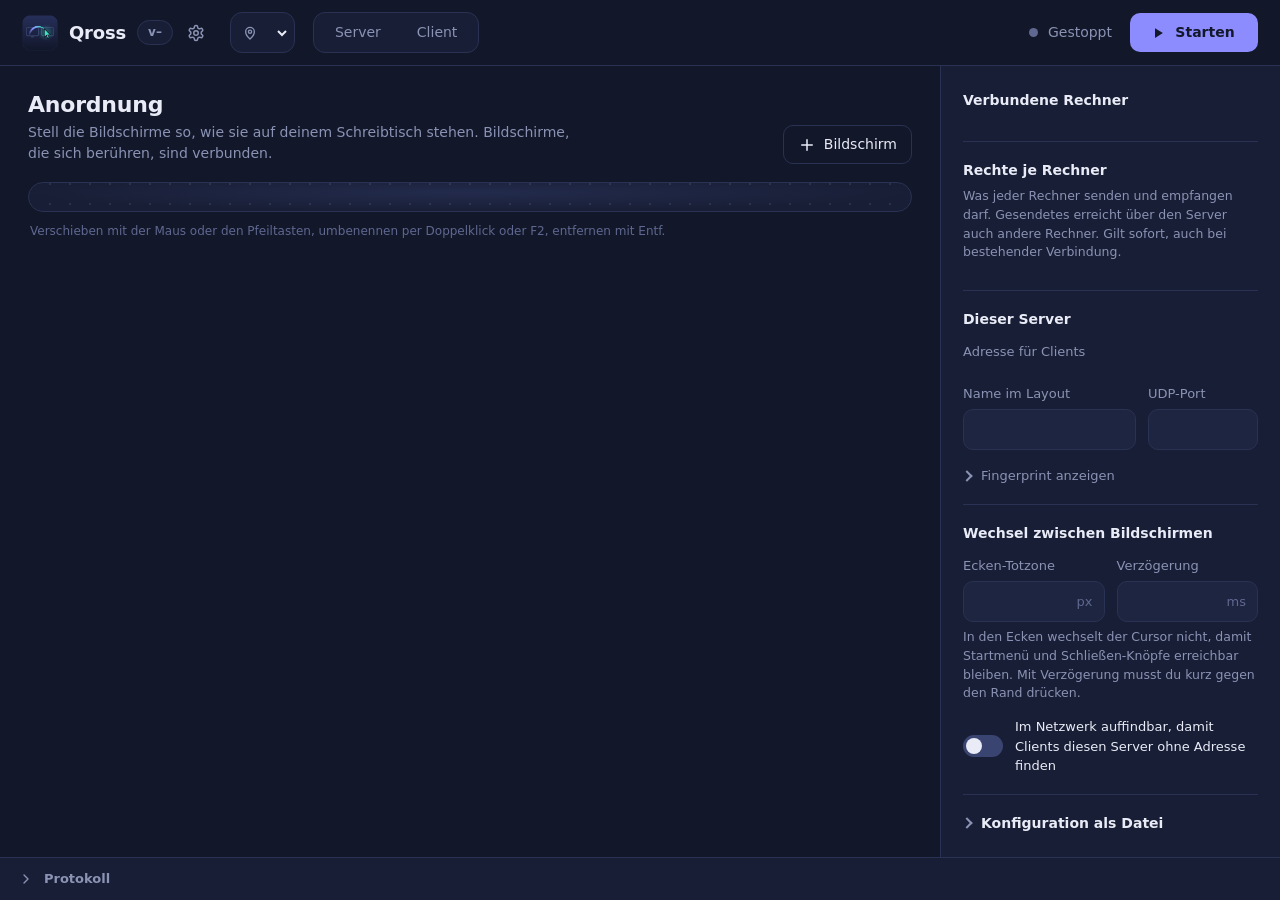
==== crates/qross-gui/ui/index.html @ c16a7abd "Zusammenführen: Bildschirmschoner abgleichen (#11) Co-Authored-By: Claude Opus 5.5 <noreply@anthropi" ====
<!doctype html>
<html lang="de">
<head>
  <meta charset="utf-8">
  <meta name="viewport" content="width=device-width, initial-scale=1">
  <title>Qross</title>
  <link rel="stylesheet" href="style.css">
</head>
<body>
  <header class="topbar">
    <div class="brand">
      <img src="icon.png" alt="" width="36" height="36">
      <span class="brand-name">Qross</span>
      <button type="button" id="newsChip" class="version-chip" title="Neuigkeiten anzeigen" aria-haspopup="dialog" aria-controls="news">
        <span id="versionText">v–</span>
        <span class="new-dot" aria-hidden="true"></span>
      </button>
      <button type="button" id="settingsBtn" class="icon-btn header-icon" title="Einstellungen" aria-label="Einstellungen" aria-haspopup="dialog" aria-controls="settings">
        <svg class="ico" viewBox="0 0 24 24" aria-hidden="true"><path d="M12.22 2h-.44a2 2 0 0 0-2 2v.18a2 2 0 0 1-1 1.73l-.43.25a2 2 0 0 1-2 0l-.15-.08a2 2 0 0 0-2.73.73l-.22.38a2 2 0 0 0 .73 2.73l.15.1a2 2 0 0 1 1 1.72v.51a2 2 0 0 1-1 1.74l-.15.09a2 2 0 0 0-.73 2.73l.22.38a2 2 0 0 0 2.73.73l.15-.08a2 2 0 0 1 2 0l.43.25a2 2 0 0 1 1 1.73V20a2 2 0 0 0 2 2h.44a2 2 0 0 0 2-2v-.18a2 2 0 0 1 1-1.73l.43-.25a2 2 0 0 1 2 0l.15.08a2 2 0 0 0 2.73-.73l.22-.39a2 2 0 0 0-.73-2.73l-.15-.08a2 2 0 0 1-1-1.74v-.5a2 2 0 0 1 1-1.74l.15-.09a2 2 0 0 0 .73-2.73l-.22-.38a2 2 0 0 0-2.73-.73l-.15.08a2 2 0 0 1-2 0l-.43-.25a2 2 0 0 1-1-1.73V4a2 2 0 0 0-2-2z"/><circle cx="12" cy="12" r="3"/></svg>
      </button>
    </div>
    <!-- Profil je Ort; alles im Hauptfenster gehört zum aktiven Profil (siehe renderProfilePick) -->
    <label class="profile-pick" id="profilePick">
      <svg class="ico" viewBox="0 0 24 24" aria-hidden="true"><path d="M12 21s-6.5-5.6-6.5-11a6.5 6.5 0 0 1 13 0c0 5.4-6.5 11-6.5 11z"/><circle cx="12" cy="10" r="2.4"/></svg>
      <select id="profileSelect" aria-label="Profil"></select>
    </label>
    <div class="segmented" role="radiogroup" aria-label="Rolle dieses Rechners">
      <button type="button" role="radio" data-role="server">Server</button>
      <button type="button" role="radio" data-role="client">Client</button>
    </div>
    <div class="status" id="status" data-phase="stopped" role="status">
      <span class="dot"></span>
      <span id="statusText">Gestoppt</span>
    </div>
    <button type="button" id="toggle" class="btn primary">
      <svg class="ico ico-play" viewBox="0 0 24 24" aria-hidden="true"><path d="M8 5.5v13l10.5-6.5z" fill="currentColor" stroke="none"/></svg>
      <svg class="ico ico-stop" viewBox="0 0 24 24" aria-hidden="true"><rect x="6.5" y="6.5" width="11" height="11" rx="2" fill="currentColor" stroke="none"/></svg>
      <span id="toggleText">Starten</span>
    </button>
  </header>

  <!-- Nur macOS: fehlende Rechte unter Datenschutz & Sicherheit (siehe renderPermissions) -->
  <section id="permissions" class="permissions" role="alert" aria-labelledby="permTitle" hidden>
    <svg class="ico perm-ico" viewBox="0 0 24 24" aria-hidden="true"><path d="M12 3l9.5 17h-19z"/><path d="M12 10v4.5M12 17.5v.01"/></svg>
    <div class="perm-body">
      <h2 id="permTitle">macOS hat Qross Maus und Tastatur noch nicht freigegeben</h2>
      <p class="hint">Ohne diese Rechte kommen Eingaben nicht an, ohne dass macOS einen Fehler meldet. Freigeben unter Systemeinstellungen → Datenschutz &amp; Sicherheit.</p>
      <ul id="permList" class="perm-list"></ul>
      <p class="hint">Ist Qross dort schon eingeschaltet, gilt der Eintrag nicht für diese Version, etwa nach einem Update von 0.5.0 oder älter. Dann Qross dort mit „−“ entfernen und hier über „Freigeben …“ neu eintragen.</p>
    </div>
  </section>

  <!-- Wayland: Desktop-Portal fehlt, Freigabe abgelehnt oder gleich fällig -->
  <section id="portalHint" class="permissions" role="alert" aria-labelledby="portalTitle" hidden>
    <svg class="ico perm-ico" viewBox="0 0 24 24" aria-hidden="true"><path d="M12 3l9.5 17h-19z"/><path d="M12 10v4.5M12 17.5v.01"/></svg>
    <div class="perm-body">
      <h2 id="portalTitle"></h2>
      <p class="hint" id="portalText"></p>
      <div class="about-actions portal-actions" id="portalActions"></div>
    </div>
  </section>

  <!-- Nur macOS als Server: Ein Programm hält die „Sichere Tastatureingabe“ (siehe renderSecureInput) -->
  <section id="secureInput" class="permissions" role="alert" aria-labelledby="secureTitle" hidden>
    <svg class="ico perm-ico" viewBox="0 0 24 24" aria-hidden="true"><rect x="5" y="10.5" width="14" height="10" rx="2"/><path d="M8 10.5V7.5a4 4 0 0 1 8 0v3"/><path d="M12 14.5v2"/></svg>
    <div class="perm-body">
      <h2 id="secureTitle"></h2>
      <p class="hint" id="secureText"></p>
      <ul id="secureSteps" class="secure-steps"></ul>
    </div>
  </section>

  <main>
    <!-- Server -->
    <section id="serverView" class="view server-view">
      <div class="desk-area">
        <div class="desk-head">
          <div>
            <h1>Anordnung</h1>
            <p class="lede">Stell die Bildschirme so, wie sie auf deinem Schreibtisch stehen. Bildschirme, die sich berühren, sind verbunden.</p>
          </div>
          <button type="button" id="addScreen" class="btn ghost">
            <svg class="ico" viewBox="0 0 24 24" aria-hidden="true"><path d="M12 5v14M5 12h14"/></svg>
            Bildschirm
          </button>
        </div>
        <p id="gameNote" class="note game-note" role="status" hidden></p>
        <div class="desk">
          <div id="grid" class="grid" aria-label="Bildschirm-Anordnung"></div>
        </div>
        <p class="keys">Verschieben mit der Maus oder den Pfeiltasten, umbenennen per Doppelklick oder F2, entfernen mit Entf.</p>
        <p id="layoutNote" class="note" hidden></p>
      </div>

      <aside class="panel">
        <section class="panel-section attention" id="pendingCard" hidden>
          <h2>Möchte sich verbinden</h2>
          <div id="pendingList" class="pending-list"></div>
        </section>

        <section class="panel-section">
          <h2>Verbundene Rechner</h2>
          <ul id="clientList" class="client-list"></ul>
        </section>

        <!-- Rechte je Rechner: je Client und für neue Rechner, siehe renderSharing -->
        <section class="panel-section" aria-labelledby="sharingTitle">
          <h2 id="sharingTitle">Rechte je Rechner</h2>
          <p class="hint sharing-lede">Was jeder Rechner senden und empfangen darf. Gesendetes erreicht über den Server auch andere Rechner. Gilt sofort, auch bei bestehender Verbindung.</p>
          <ul id="sharingList" class="sharing-list"></ul>
        </section>

        <section class="panel-section">
          <h2>Dieser Server</h2>
          <div class="address" id="addressBox">
            <span class="address-label">Adresse für Clients</span>
            <div class="address-values" id="addressValues"></div>
          </div>
          <div class="fields two">
            <label>Name im Layout
              <input id="serverName" type="text" spellcheck="false" autocomplete="off">
            </label>
            <label>UDP-Port
              <input id="serverPort" type="number" min="1" max="65535" inputmode="numeric">
            </label>
          </div>
          <details class="fp-details">
            <summary>Fingerprint anzeigen</summary>
            <code class="fingerprint" data-own-fingerprint></code>
            <p class="hint">Clients zeigen beim ersten Verbinden diesen Wert zum Vergleich an.</p>
          </details>
        </section>

        <section class="panel-section">
          <h2>Wechsel zwischen Bildschirmen</h2>
          <div class="fields two-equal">
            <label>Ecken-Totzone
              <span class="unit-input"><input id="cornerSize" type="number" min="0" max="400" step="1" inputmode="numeric"><span>px</span></span>
            </label>
            <label>Verzögerung
              <span class="unit-input"><input id="switchDelay" type="number" min="0" max="3000" step="50" inputmode="numeric"><span>ms</span></span>
            </label>
          </div>
          <p class="hint">In den Ecken wechselt der Cursor nicht, damit Startmenü und Schließen-Knöpfe erreichbar bleiben. Mit Verzögerung musst du kurz gegen den Rand drücken.</p>
          <label class="switch">
            <input id="discovery" type="checkbox" role="switch">
            <span class="track"><span class="thumb"></span></span>
            <span>Im Netzwerk auffindbar, damit Clients diesen Server ohne Adresse finden</span>
          </label>
        </section>

        <details class="panel-section">
          <summary>Konfiguration als Datei</summary>
          <pre id="tomlPreview" class="toml"></pre>
          <p class="hint">Liegt als <code>qross.toml</code> in <span data-data-dir></span> und funktioniert auch mit <code>qross server --config</code>.</p>
        </details>
      </aside>
    </section>

    <!-- Client -->
    <section id="clientView" class="view client-view" hidden>
      <div class="client-hero">
        <div class="link-visual" id="linkVisual" data-state="stopped">
          <div class="machine">
            <div class="monitor"></div>
            <span id="visualServer">Server</span>
          </div>
          <div class="wire"><span></span></div>
          <div class="machine">
            <div class="monitor here">
              <svg class="cursor" viewBox="0 0 24 24" aria-hidden="true"><path d="M5 3l14 7.5-6.2 1.7L10 19z"/></svg>
            </div>
            <span id="visualClient">Dieser Rechner</span>
          </div>
        </div>
        <h1 id="clientHeadline">Nicht verbunden</h1>
        <p id="clientMessage" class="lede"></p>
        <p id="clientSharing" class="share-note" role="status" hidden></p>
        <div id="clientQuality" class="client-quality" hidden></div>
      </div>

      <div class="client-form">
        <section class="finder" aria-labelledby="finderTitle">
          <div class="finder-head">
            <h2 id="finderTitle">Server im Netzwerk</h2>
            <button type="button" id="searchServers" class="btn ghost small">
              <svg class="ico" viewBox="0 0 24 24" aria-hidden="true"><path d="M20 11a8 8 0 1 0-2.3 5.7M20 5v6h-6"/></svg>
              <span>Erneut suchen</span>
            </button>
          </div>
          <ul id="serverList" class="server-list" aria-live="polite"></ul>
        </section>
        <label class="field-wide">Server-Adresse
          <input id="clientAddress" type="text" placeholder="Rechnername oder IP, z. B. pc oder 192.168.1.10" spellcheck="false" autocomplete="off">
        </label>
        <label class="field-wide">Name dieses Rechners
          <input id="clientName" type="text" spellcheck="false" autocomplete="off">
          <span class="hint">So muss er im Layout des Servers heißen.</span>
        </label>
        <label class="switch">
          <input id="clientDryRun" type="checkbox" role="switch">
          <span class="track"><span class="thumb"></span></span>
          <span>Testmodus: Eingaben nur protokollieren, nicht ausführen</span>
        </label>
        <div class="client-actions">
          <button type="button" id="checkServer" class="btn ghost">Fingerprint des Servers prüfen</button>
        </div>
        <details class="fp-details">
          <summary>Fingerprint dieses Rechners</summary>
          <code class="fingerprint" data-own-fingerprint></code>
          <p class="hint">Der Server zeigt ihn bei der Freigabe an. Beide Werte müssen übereinstimmen.</p>
        </details>
      </div>
    </section>
  </main>

  <footer class="drawer" id="logPanel" data-open="false">
    <!-- Laufende Dateiübertragungen (Drag & Drop, kopierte Dateien), siehe onTransfer -->
    <section id="transfers" class="transfers" aria-label="Dateiübertragungen" hidden></section>
    <div class="drawer-bar">
      <button type="button" id="logToggle" class="drawer-toggle" aria-expanded="false" aria-controls="log">
        <svg class="ico chevron" viewBox="0 0 24 24" aria-hidden="true"><path d="M9 6l6 6-6 6"/></svg>
        <span class="drawer-title">Protokoll</span>
        <span id="logLast" class="log-last"></span>
      </button>
      <div class="drawer-tools">
        <select id="logLevel" aria-label="Welche Meldungen">
          <option value="0">Alles</option>
          <option value="1" selected>Info und wichtiger</option>
          <option value="2">Nur Warnungen und Fehler</option>
        </select>
        <button type="button" id="logClear" class="btn ghost small">Leeren</button>
      </div>
    </div>
    <div id="log" class="log" role="log"></div>
  </footer>

  <dialog id="dialog">
    <form method="dialog" class="dialog">
      <h2 id="dialogTitle"></h2>
      <div id="dialogBody" class="dialog-body"></div>
      <div class="dialog-actions" id="dialogActions"></div>
    </form>
  </dialog>

  <dialog id="news" class="sheet news" aria-labelledby="newsTitle">
    <div class="sheet-inner">
      <div class="sheet-head">
        <div>
          <h2 id="newsTitle">Neuigkeiten</h2>
          <p class="hint">Was sich in jeder Version von Qross geändert hat.</p>
        </div>
        <button type="button" id="newsClose" class="icon-btn" aria-label="Neuigkeiten schließen">
          <svg class="ico" viewBox="0 0 24 24" aria-hidden="true"><path d="M7 7l10 10M17 7L7 17"/></svg>
        </button>
      </div>
      <ol id="newsList" class="timeline" tabindex="-1"></ol>
    </div>
  </dialog>

  <dialog id="settings" class="sheet settings" aria-labelledby="settingsTitle">
    <div class="sheet-inner">
      <div class="sheet-head">
        <div>
          <h2 id="settingsTitle">Einstellungen</h2>
          <p class="hint">Gelten für diesen Rechner, in allen Profilen.</p>
        </div>
        <button type="button" id="settingsClose" class="icon-btn" aria-label="Einstellungen schließen">
          <svg class="ico" viewBox="0 0 24 24" aria-hidden="true"><path d="M7 7l10 10M17 7L7 17"/></svg>
        </button>
      </div>
      <div class="settings-body">
        <nav class="settings-nav" role="tablist" aria-orientation="vertical" aria-label="Bereiche der Einstellungen">
          <button type="button" role="tab" id="tab-general" data-section="set-general" aria-controls="set-general" aria-selected="true">Allgemein</button>
          <button type="button" role="tab" id="tab-profiles" data-section="set-profiles" aria-controls="set-profiles" aria-selected="false" tabindex="-1">Profile</button>
          <button type="button" role="tab" id="tab-keys" data-section="set-keys" aria-controls="set-keys" aria-selected="false" tabindex="-1">Tastatur</button>
          <button type="button" role="tab" id="tab-game" data-section="set-game" aria-controls="set-game" aria-selected="false" tabindex="-1">Spielemodus</button>
          <button type="button" role="tab" id="tab-saver" data-section="set-saver" aria-controls="set-saver" aria-selected="false" tabindex="-1">Bildschirmschoner</button>
          <button type="button" role="tab" id="tab-updates" data-section="set-updates" aria-controls="set-updates" aria-selected="false" tabindex="-1">Updates</button>
          <button type="button" role="tab" id="tab-clipboard" data-section="set-clipboard" aria-controls="set-clipboard" aria-selected="false" tabindex="-1">Zwischenablage</button>
          <button type="button" role="tab" id="tab-about" data-section="set-about" aria-controls="set-about" aria-selected="false" tabindex="-1">Info</button>
        </nav>
        <div class="settings-content" id="settingsContent">
          <!-- Neue Bereiche: <section class="settings-section" role="tabpanel" hidden> anhängen und in der Navigation
               als role="tab" mit data-section und aria-controls eintragen. Es ist immer nur ein Bereich zu sehen. -->
          <section class="settings-section" id="set-general" role="tabpanel" aria-labelledby="setGeneralTitle">
            <h3 id="setGeneralTitle">Allgemein</h3>
            <label class="setting">
              <span class="setting-text">
                <span class="setting-title">Mit dem System starten</span>
                <span class="hint" id="autostartHint">Qross startet bei der Anmeldung unsichtbar im Tray.</span>
              </span>
              <span class="switch"><input type="checkbox" role="switch" id="prefAutostart"><span class="track"><span class="thumb"></span></span></span>
            </label>
            <label class="setting">
              <span class="setting-text">
                <span class="setting-title">Server oder Client beim Start fortsetzen</span>
                <span class="hint">Lief beim Beenden ein Server oder Client, startet er beim nächsten Start wieder, auch nach einem Update.</span>
              </span>
              <span class="switch"><input type="checkbox" role="switch" id="prefResume"><span class="track"><span class="thumb"></span></span></span>
            </label>

            <div class="cursor-finder" role="group" aria-labelledby="finderPrefTitle">
              <h4 id="finderPrefTitle">Cursor-Finder beim Wechsel</h4>
              <p class="keys-note" id="finderClientNote" hidden></p>
              <label class="setting">
                <span class="setting-text">
                  <span class="setting-title">Ring um den Cursor</span>
                  <span class="hint">Blitzt etwa eine Sekunde lang auf dem Rechner auf, auf dem der Cursor ankommt, und zieht sich um ihn zusammen.</span>
                </span>
                <span class="switch"><input type="checkbox" role="switch" id="prefFinderRing"><span class="track"><span class="thumb"></span></span></span>
              </label>
              <label class="setting">
                <span class="setting-text">
                  <span class="setting-title">Name des Rechners</span>
                  <span class="hint">Steht dazu unter dem Cursor, am unteren Rand darüber.</span>
                </span>
                <span class="switch"><input type="checkbox" role="switch" id="prefFinderName"><span class="track"><span class="thumb"></span></span></span>
              </label>
              <div class="cursor-finder-try">
                <button type="button" id="finderTry" class="btn small ghost">Ausprobieren</button>
                <span class="hint" id="finderHint"></span>
              </div>
            </div>
          </section>

          <section class="settings-section" id="set-profiles" role="tabpanel" aria-labelledby="setProfilesTitle" hidden>
            <h3 id="setProfilesTitle">Profile</h3>
            <p class="hint profiles-intro">Je Ort ein Profil, z. B. „Büro“ und „Zuhause“. Ein Profil umfasst alles aus dem Hauptfenster: Rolle, Anordnung der Bildschirme, Name und Port, Wechsel zwischen Bildschirmen und als Client die Server-Adresse. Bearbeitet wird immer das aktive Profil. Was hier in den Einstellungen steht, gilt für alle Profile.</p>
            <label class="setting">
              <span class="setting-text">
                <span class="setting-title">Profil automatisch nach Netzwerk wählen</span>
                <span class="hint">Qross erkennt das Netzwerk am Router, also an Adresse und MAC-Adresse des Gateways, ohne zusätzliche Rechte. Gewechselt wird beim Start und sobald sich das Netzwerk ändert. Läuft Qross, startet der Server bzw. Client mit dem neuen Profil neu.</span>
              </span>
              <span class="switch"><input type="checkbox" role="switch" id="profilesAuto"><span class="track"><span class="thumb"></span></span></span>
            </label>
            <div class="net-now" id="netNow" role="status" aria-live="polite"></div>
            <ul class="profile-list" id="profileList" aria-label="Profile"></ul>
            <div class="profile-add">
              <button type="button" id="profileNew" class="btn small">
                <svg class="ico" viewBox="0 0 24 24" aria-hidden="true"><path d="M12 5v14M5 12h14"/></svg>
                Neues Profil
              </button>
            </div>
            <label class="setting">
              <span class="setting-text">
                <span class="setting-title">In anderen Netzwerken</span>
                <span class="hint">Gilt, wenn kein Profil zum Netzwerk passt, etwa unterwegs. Ohne Netzwerk bleibt das Profil, wie es ist.</span>
              </span>
              <select id="profileFallback" aria-label="Profil in anderen Netzwerken"></select>
            </label>
            <p class="hint" id="netHint" hidden>macOS gibt den WLAN-Namen ab Version 14 nur Programmen mit Ortungsdiensten heraus. Qross fragt nicht danach und erkennt das Netzwerk am Router; angezeigt wird deshalb das Subnetz.</p>
          </section>

          <section class="settings-section" id="set-keys" role="tabpanel" aria-labelledby="setKeysTitle" hidden>
            <h3 id="setKeysTitle">Tastatur</h3>
            <p class="keys-note" id="keysClientNote" hidden>Wirkt auf dem Server, denn dort werden Maus und Tastatur erfasst. Dieser Rechner ist gerade als Client eingestellt.</p>
            <fieldset class="keys-block" id="keysBlock">
              <legend class="sr-only">Tastatur-Einstellungen des Servers</legend>
              <div class="setting static">
                <span class="setting-text">
                  <span class="setting-title">Fang-Taste</span>
                  <span class="hint">Hält den Cursor auf dem aktuellen Bildschirm fest, z. B. für Spiele.</span>
                </span>
                <span class="hotkey">
                  <kbd class="keycap" id="lockLabel">Rollen</kbd>
                  <button type="button" id="lockChange" class="btn small ghost">Ändern</button>
                </span>
              </div>
              <div class="hotkey-more">
                <span class="hint record-hint" id="lockRecordHint" hidden>Drück die neue Taste oder Kombination. Eine einzelne Zusatztaste wie Strg rechts zählt beim Loslassen. Esc bricht ab.</span>
                <button type="button" id="lockDefault" class="btn small ghost">Standard (Rollen)</button>
                <button type="button" id="lockOff" class="btn small ghost">Aus</button>
              </div>

              <div class="switch-keys">
                <span class="setting-text">
                  <span class="setting-title">Kürzel zum Wechseln</span>
                  <span class="hint" id="switchHint"></span>
                </span>
                <span class="hint record-hint" id="switchRecordHint" hidden>Drück die Kombination, z. B. Strg+Alt+1. Eine einzelne Zusatztaste wie Strg rechts zählt beim Loslassen. Esc bricht ab.</span>
                <div class="switch-groups">
                  <section class="switch-group" aria-labelledby="switchDirTitle">
                    <h4 id="switchDirTitle">Zum Nachbarn</h4>
                    <ul class="switch-list" id="switchDirections"></ul>
                  </section>
                  <section class="switch-group" aria-labelledby="switchScreenTitle">
                    <h4 id="switchScreenTitle">Zu einem Rechner</h4>
                    <ul class="switch-list" id="switchScreens" aria-live="polite"></ul>
                  </section>
                </div>
              </div>

              <label class="setting">
                <span class="setting-text">
                  <span class="setting-title">Medientasten</span>
                  <span class="hint" id="mediaHint"></span>
                </span>
                <select id="mediaMode">
                  <option value="active">An den Rechner mit dem Cursor</option>
                  <option value="local">Immer auf diesem Rechner</option>
                </select>
              </label>

              <div class="key-modes">
                <span class="setting-text">
                  <span class="setting-title">Tasten senden als</span>
                  <span class="hint" id="modeHint"></span>
                </span>
                <ul class="switch-list mode-list" id="modeList" aria-live="polite"></ul>
              </div>

              <div class="remap">
                <span class="setting-text">
                  <span class="setting-title">Tasten umbelegen</span>
                  <span class="hint">Je Rechner: Was du hier drückst, kommt dort als andere Taste an.</span>
                </span>
                <div class="remap-bar">
                  <label class="remap-pc">Rechner <select id="remapPc"></select></label>
                  <span class="remap-presets">
                    <button type="button" class="btn small ghost" data-preset="alt-meta">Alt und Windows/Cmd tauschen</button>
                    <button type="button" class="btn small ghost" data-preset="caps-ctrl">Feststelltaste als Strg</button>
                  </span>
                </div>
                <ul class="remap-list" id="remapList" aria-live="polite"></ul>
                <div class="remap-add">
                  <span class="keypick">
                    <select id="addFrom" aria-label="Gedrückte Taste"></select>
                    <button type="button" class="btn small ghost" data-record="addFrom">Aufnehmen</button>
                  </span>
                  <span class="arrow" aria-hidden="true">→</span>
                  <span class="keypick">
                    <select id="addTo" aria-label="Gesendete Taste"></select>
                    <button type="button" class="btn small ghost" data-record="addTo">Aufnehmen</button>
                  </span>
                  <button type="button" id="addRule" class="btn small">Regel hinzufügen</button>
                </div>
              </div>
            </fieldset>
          </section>

          <section class="settings-section" id="set-game" role="tabpanel" aria-labelledby="setGameTitle" hidden>
            <h3 id="setGameTitle">Spielemodus</h3>
            <label class="setting">
              <span class="setting-text">
                <span class="setting-title">Bei Vollbild auf dem Bildschirm bleiben</span>
                <span class="hint">Läuft auf dem Rechner mit dem Cursor ein Spiel, ein Video oder eine Präsentation im Vollbild, wechselt der Cursor nicht zu einem anderen Bildschirm. Die Fang-Taste gibt ihn frei.</span>
              </span>
              <span class="switch"><input type="checkbox" role="switch" id="prefGameMode"><span class="track"><span class="thumb"></span></span></span>
            </label>
            <p class="hint game-more">Spiele auf einem Client bekommen dabei relative Mausbewegungen statt Positionen, so wie von einer echten Maus. Das brauchen Spiele, die den Zeiger einfangen, etwa für die Kamera. Als Client meldet dieser Rechner dem Server nur bei eingeschaltetem Spielemodus, dass hier etwas im Vollbild läuft. Clients und Server ab Qross 0.6.</p>
          </section>

          <section class="settings-section" id="set-saver" role="tabpanel" aria-labelledby="setSaverTitle" hidden>
            <h3 id="setSaverTitle">Bildschirmschoner</h3>
            <p class="keys-note" id="saverClientNote" hidden>Wirkt auf dem Server: Dessen Bildschirmschoner geben die Clients weiter. Dieser Rechner ist gerade als Client eingestellt.</p>
            <label class="setting">
              <span class="setting-text">
                <span class="setting-title">Mit den Clients abgleichen</span>
                <span class="hint">Startet hier der Bildschirmschoner, starten ihn auch die verbundenen Clients; endet er (Maus, Taste), beenden sie ihn. Der Cursor bleibt dabei, wo er ist, auch auf einem Client. Hat ein Client keinen Bildschirmschoner eingerichtet oder läuft dort ein Video, bleibt er, wie er ist.</span>
              </span>
              <span class="switch"><input type="checkbox" role="switch" id="prefSaverSync"><span class="track"><span class="thumb"></span></span></span>
            </label>
            <label class="setting">
              <span class="setting-text">
                <span class="setting-title">Clients mitsperren</span>
                <span class="hint">Beginnt hier der Bildschirmschoner, sperren sich die Clients, statt nur ihren eigenen zu starten.</span>
              </span>
              <span class="switch"><input type="checkbox" role="switch" id="prefSaverLock"><span class="track"><span class="thumb"></span></span></span>
            </label>
            <p class="hint saver-more"><strong>Entsperren am Client selbst:</strong> Verlangt ein Client nach seinem Bildschirmschoner ein Passwort oder ist „Clients mitsperren“ an, ist er danach gesperrt. Entsperren musst du ihn an seiner eigenen Tastatur, denn Qross kann nicht in den Sperrbildschirm tippen. Clients ab Qross 0.8.</p>
          </section>

          <section class="settings-section" id="set-updates" role="tabpanel" aria-labelledby="setUpdatesTitle" hidden>
            <h3 id="setUpdatesTitle">Updates</h3>
            <label class="setting">
              <span class="setting-text">
                <span class="setting-title">Automatisch aktualisieren</span>
                <span class="hint">Qross sucht beim Start und täglich nach neuen Versionen, lädt sie im Hintergrund und installiert sie, wenn Maus und Tastatur gerade nicht gebraucht werden.</span>
              </span>
              <span class="switch"><input type="checkbox" role="switch" id="prefAutoUpdate"><span class="track"><span class="thumb"></span></span></span>
            </label>
            <div class="update-box">
              <p class="update-status" id="updateStatus" role="status"></p>
              <div class="update-actions">
                <button type="button" id="updateCheck" class="btn small ghost">Jetzt nach Updates suchen</button>
                <button type="button" id="updateInstall" class="btn small accept" hidden>Jetzt aktualisieren</button>
              </div>
            </div>
          </section>

          <section class="settings-section" id="set-clipboard" role="tabpanel" aria-labelledby="setClipboardTitle" hidden>
            <h3 id="setClipboardTitle">Zwischenablage</h3>
            <label class="setting">
              <span class="setting-text">
                <span class="setting-title">Kopierte Dateien mitgeben bis</span>
                <span class="hint" data-clip-hint></span>
              </span>
              <span class="unit-input"><input type="number" data-clip-limit min="0" max="100000" step="100" inputmode="numeric" aria-label="Grenze für kopierte Dateien in MB"><span>MB</span></span>
            </label>
            <label class="setting">
              <span class="setting-text">
                <span class="setting-title">Passwörter nicht teilen</span>
                <span class="hint">Was ein Passwortmanager wie KeePassXC als vertraulich markiert, bleibt auf dem Rechner, auf dem es kopiert wurde. Drüben bleibt der vorige Inhalt; der nächste normale wird wieder geteilt.</span>
              </span>
              <span class="switch"><input type="checkbox" role="switch" id="prefKeepSecrets"><span class="track"><span class="thumb"></span></span></span>
            </label>
          </section>

          <section class="settings-section" id="set-about" role="tabpanel" aria-labelledby="setAboutTitle" hidden>
            <h3 id="setAboutTitle">Info</h3>
            <dl class="about">
              <dt>Version</dt>
              <dd id="aboutVersion"></dd>
              <dt>Datenordner</dt>
              <dd><code id="aboutDataDir"></code><button type="button" id="openDataDir" class="btn small ghost">Öffnen</button></dd>
              <dt data-wayland hidden>Wayland-Freigaben</dt>
              <dd data-wayland hidden><span id="portalRemembered"></span><button type="button" id="portalForget" class="btn small ghost" title="Beim nächsten Start fragt das System wieder">Vergessen</button></dd>
            </dl>
            <div class="about-actions">
              <button type="button" id="aboutNews" class="btn small ghost">Neuigkeiten</button>
              <button type="button" id="aboutProject" class="btn small ghost">Qross auf GitHub</button>
            </div>
          </section>
        </div>
      </div>
    </div>
  </dialog>

  <div id="toasts" class="toasts" aria-live="polite"></div>

  <script src="app.js"></script>
</body>
</html>
---- crates/qross-gui/ui/style.css ----
/* Qross – Palette „Mitternacht“: Indigo für Bedienung und Auswahl, Türkis für alles Lebendige
   (verbunden, Cursor), Bernstein für Aufmerksamkeit, Koralle für Fehler. */
:root {
  --ink-0: #12172a;
  --ink-1: #181e35;
  --ink-2: #1e2541;
  --ink-3: #283057;
  --line: #2a3253;
  --line-2: #3a4470;
  --text: #e9ecf7;
  --muted: #8a93b4;
  --faint: #5f6890;
  --indigo: #8c8cff;
  --indigo-soft: rgba(140, 140, 255, .16);
  --teal: #3fe3c6;
  --teal-soft: rgba(63, 227, 198, .16);
  --amber: #ffb648;
  --amber-soft: rgba(255, 182, 72, .12);
  --coral: #ff6b7a;
  --coral-soft: rgba(255, 107, 122, .12);

  --font: "Segoe UI Variable Text", "Segoe UI", system-ui, sans-serif;
  --font-display: "Segoe UI Variable Display", "Segoe UI", system-ui, sans-serif;
  --mono: "Cascadia Mono", "Cascadia Code", Consolas, monospace;
  --ease: cubic-bezier(.2, .8, .2, 1);
  color-scheme: dark;
}

* { box-sizing: border-box; }
html, body { height: 100%; margin: 0; }

body {
  display: grid;
  grid-template-rows: auto auto minmax(0, 1fr) auto;
  grid-template-columns: minmax(0, 1fr);
  background: var(--ink-0);
  color: var(--text);
  font: 14px/1.5 var(--font);
  -webkit-font-smoothing: antialiased;
  user-select: none;
}

input, select, button { font: inherit; color: inherit; }
button { cursor: pointer; }
[hidden] { display: none !important; }

h1 {
  margin: 0;
  font: 600 22px/1.2 var(--font-display);
  letter-spacing: -.01em;
}
h2 { margin: 0 0 12px; font-size: 14px; font-weight: 600; }
code { font-family: var(--mono); font-size: 12.5px; }
.lede { margin: 4px 0 0; color: var(--muted); max-width: 62ch; }
.hint { margin: 6px 0 0; color: var(--muted); font-size: 12.5px; font-weight: 400; }

:focus-visible { outline: 2px solid var(--indigo); outline-offset: 2px; }

.ico { width: 18px; height: 18px; fill: none; stroke: currentColor; stroke-width: 2; stroke-linecap: round; stroke-linejoin: round; flex: none; }

/* ------------------------------------------------------------ Kopfzeile */

.topbar {
  display: flex;
  align-items: center;
  gap: 18px;
  padding: 12px 22px;
  border-bottom: 1px solid var(--line);
  background: var(--ink-0);
}

.brand { display: flex; align-items: center; gap: 11px; font: 650 18px/1 var(--font-display); letter-spacing: -.01em; }
/* Das Logo bringt eigene abgerundete Ecken mit; 36 px bleiben unter der Höhe des Umschalters (41 px). */
.brand img { display: block; width: 36px; height: 36px; flex: none; }

/* Versions-Chip: Einstieg in die Neuigkeiten, Punkt bei ungesehener neuer Version */
.version-chip {
  display: inline-flex;
  align-items: center;
  gap: 6px;
  padding: 3px 10px;
  border-radius: 999px;
  border: 1px solid var(--line);
  background: var(--ink-1);
  color: var(--muted);
  font: 600 12px/1.4 var(--font);
  letter-spacing: 0;
  transition: color .15s, border-color .15s, background .15s;
}
.version-chip:hover { color: var(--text); border-color: var(--line-2); background: var(--ink-2); }
.version-chip .new-dot { display: none; width: 7px; height: 7px; border-radius: 50%; background: var(--teal); box-shadow: 0 0 8px var(--teal); }
.version-chip.has-news { color: var(--text); border-color: rgba(63, 227, 198, .45); }
.version-chip.has-news .new-dot { display: block; }

.segmented {
  display: inline-flex;
  padding: 3px;
  border-radius: 12px;
  background: var(--ink-1);
  border: 1px solid var(--line);
}
.segmented button {
  border: 0;
  background: transparent;
  padding: 6px 18px;
  border-radius: 9px;
  color: var(--muted);
  font-weight: 500;
  transition: background .15s, color .15s;
}
.segmented button:hover { color: var(--text); }
.segmented button[aria-checked="true"] {
  background: var(--ink-3);
  color: var(--text);
  box-shadow: inset 0 0 0 1px var(--line-2);
}

/* Profil-Auswahl: gleiche Höhe wie der Rollen-Umschalter, Pfeil der Auswahlliste bleibt nativ */
.profile-pick {
  display: inline-flex;
  align-items: center;
  gap: 4px;
  min-width: 0;
  height: 41px;
  padding: 0 4px 0 11px;
  border-radius: 12px;
  border: 1px solid var(--line);
  background: var(--ink-1);
  color: var(--muted);
  cursor: pointer;
  transition: border-color .15s, color .15s;
}
.profile-pick:hover, .profile-pick:focus-within { border-color: var(--line-2); color: var(--text); }
.profile-pick .ico { width: 16px; height: 16px; }
.profile-pick select {
  min-width: 0;
  max-width: 190px;
  padding: 6px 4px;
  border: 0;
  border-radius: 8px;
  background: transparent;
  color: var(--text);
  font-size: 14px;
  font-weight: 500;
  text-overflow: ellipsis;
  cursor: pointer;
}
.profile-pick select:focus-visible { outline: 0; }
.profile-pick:has(select:focus-visible) { outline: 2px solid var(--indigo); outline-offset: 2px; }
.profile-pick option { background: var(--ink-2); color: var(--text); }

.status {
  display: flex;
  align-items: center;
  gap: 10px;
  margin-left: auto;
  min-width: 0;
  color: var(--muted);
}
#statusText { white-space: nowrap; overflow: hidden; text-overflow: ellipsis; }
.dot { width: 9px; height: 9px; border-radius: 50%; background: var(--faint); flex: none; }
.status[data-phase="starting"] .dot,
.status[data-phase="connecting"] .dot,
.status[data-phase="listening"] .dot { background: var(--amber); animation: pulse 1.6s ease-in-out infinite; }
.status[data-phase="listening"][data-clients="yes"] .dot,
.status[data-phase="connected"] .dot { background: var(--teal); box-shadow: 0 0 10px var(--teal); animation: none; }
.status[data-phase="listening"][data-clients="yes"],
.status[data-phase="connected"] { color: var(--text); }
.status[data-phase="error"] { color: var(--coral); }
.status[data-phase="error"] .dot { background: var(--coral); }
.status[data-locked="yes"] .dot { background: var(--amber); box-shadow: 0 0 10px var(--amber); }

@keyframes pulse { 50% { opacity: .35; } }

/* ------------------------------------------------------------ Knöpfe */

.btn {
  display: inline-flex;
  align-items: center;
  justify-content: center;
  gap: 8px;
  border: 1px solid var(--line);
  background: var(--ink-2);
  padding: 8px 14px;
  border-radius: 10px;
  font-weight: 500;
  white-space: nowrap;
  transition: background .15s, border-color .15s, transform .1s;
}
.btn:hover { background: var(--ink-3); border-color: var(--line-2); }
.btn:active { transform: scale(.98); }
.btn:disabled { opacity: .5; cursor: default; transform: none; }
.btn.ghost { background: transparent; }
.btn.ghost:hover { background: var(--ink-2); }
.btn.small { padding: 5px 11px; font-size: 12.5px; border-radius: 8px; }

.btn.primary {
  border: 0;
  background: var(--indigo);
  color: var(--ink-0);
  font-weight: 650;
  padding: 9px 20px 9px 16px;
  min-width: 128px;
}
.btn.primary:hover { background: #a3a3ff; }
.btn.primary .ico-stop { display: none; }
.btn.primary.running { background: transparent; color: var(--text); box-shadow: inset 0 0 0 1px var(--line-2); }
.btn.primary.running:hover { background: var(--coral-soft); box-shadow: inset 0 0 0 1px var(--coral); }
.btn.primary.running .ico-stop { display: block; color: var(--coral); }
.btn.primary.running .ico-play { display: none; }
.btn.danger { color: var(--coral); }
.btn.accept { background: var(--teal); border-color: transparent; color: #0b2a25; font-weight: 650; }
.btn.accept:hover { background: #6aeed6; }

/* ------------------------------------------------------------ Rechte (macOS) */

/* Feste Zeilen: Ist der Hinweis versteckt, bleibt Zeile 2 leer und der Hauptbereich behält seine Höhe. */
.topbar { grid-row: 1; }
.permissions { grid-row: 2; }
main { grid-row: 3; }
.drawer { grid-row: 4; }

.permissions {
  display: flex;
  gap: 14px;
  margin: 14px 22px 0;
  padding: 14px 16px;
  border: 1px solid rgba(255, 182, 72, .35);
  border-radius: 14px;
  background: var(--amber-soft);
}
.perm-ico { width: 22px; height: 22px; color: var(--amber); margin-top: 1px; }
/* Wayland: Hinweis vor dem Freigabe-Dialog ist keine Warnung */
.permissions.info { border-color: rgba(140, 140, 255, .35); background: var(--indigo-soft); }
.permissions.info .perm-ico, .permissions.info h2 { color: var(--indigo); }
.portal-actions:empty { display: none; }
.portal-actions { margin-top: 10px; }
.perm-body { min-width: 0; flex: 1; }
.permissions h2 { margin: 0; color: var(--amber); }
.perm-list { list-style: none; margin: 12px 0 4px; padding: 0; display: grid; gap: 8px; }
.perm-item {
  display: flex;
  align-items: center;
  justify-content: space-between;
  gap: 14px;
  padding: 10px 12px;
  border-radius: 10px;
  background: var(--ink-1);
}
.perm-text { display: grid; min-width: 0; }
.perm-text .hint { margin-top: 2px; }
.perm-item .btn { flex: none; }
/* Sichere Tastatureingabe: was man tun kann */
.secure-steps { margin: 8px 0 0; padding-left: 18px; display: grid; gap: 4px; color: var(--text); font-size: 13px; }

/* ------------------------------------------------------------ Hauptbereich */

main { overflow: auto; overflow-x: hidden; min-height: 0; }
.view { min-height: 100%; }

.server-view {
  display: grid;
  grid-template-columns: minmax(0, 1fr) 340px;
}

.desk-area { padding: 26px 28px 28px; min-width: 0; }
.desk-head { display: flex; align-items: flex-end; justify-content: space-between; gap: 20px; margin-bottom: 18px; }

/* Der Schreibtisch – das eine Element mit Bühne */
.desk {
  container-type: inline-size;
  position: relative;
  border-radius: 18px;
  border: 1px solid var(--line);
  padding: 14px;
  background:
    radial-gradient(circle at 1px 1px, rgba(138, 147, 180, .16) 1px, transparent 0) 0 0 / 20px 20px,
    radial-gradient(ellipse at 50% 35%, #232b4d 0%, var(--ink-1) 72%);
}

.keys { margin: 10px 2px 0; color: var(--faint); font-size: 12px; }

.grid {
  --cols: 5;
  --rows: 3;
  display: grid;
  grid-template-columns: repeat(var(--cols), minmax(0, 1fr));
  grid-template-rows: repeat(var(--rows), auto);
  touch-action: none;
}

.slot {
  aspect-ratio: 16 / 10;
  margin: 8px 8px 16px;
  border-radius: 10px;
  border: 1.5px dashed transparent;
  background: transparent;
  color: var(--faint);
  display: grid;
  place-items: center;
  padding: 0;
  transition: border-color .15s, background .15s, color .15s;
}
.slot .ico { opacity: 0; transition: opacity .15s; width: 20px; height: 20px; }
.grid:not(.dragging) .slot:hover,
.slot:focus-visible { border-color: var(--line-2); color: var(--muted); }
.grid:not(.dragging) .slot:hover .ico,
.slot:focus-visible .ico { opacity: 1; }
.grid.dragging .slot { border-color: var(--line); }
.slot.target { border-color: var(--indigo) !important; background: var(--indigo-soft); }

.link {
  position: relative;
  pointer-events: none;
  align-self: center;
  justify-self: center;
  background: var(--line-2);
  border-radius: 3px;
  z-index: 1;
}
.link.h { width: 46%; height: 3px; margin-bottom: 8px; }
.link.v { width: 3px; height: 40%; }
.link.live { background: linear-gradient(90deg, var(--indigo), var(--teal)); }
.link.v.live { background: linear-gradient(180deg, var(--indigo), var(--teal)); }
.link.live::after {
  content: "";
  position: absolute;
  width: 7px;
  height: 7px;
  border-radius: 50%;
  background: #fff;
  box-shadow: 0 0 8px 2px var(--teal);
}
.link.h.live::after { top: -2px; animation: travel-h 2.6s var(--ease) infinite; }
.link.v.live::after { left: -2px; animation: travel-v 2.6s var(--ease) infinite; }
@keyframes travel-h { from { left: -4px; opacity: 0; } 20%, 80% { opacity: 1; } to { left: calc(100% - 3px); opacity: 0; } }
@keyframes travel-v { from { top: -4px; opacity: 0; } 20%, 80% { opacity: 1; } to { top: calc(100% - 3px); opacity: 0; } }

/* Monitore */
.screen {
  position: relative;
  z-index: 2;
  margin: 8px 8px 16px;
  aspect-ratio: 16 / 10;
  display: flex;
  flex-direction: column;
  justify-content: center;
  align-items: center;
  gap: 2px;
  padding: 6px 8px;
  border-radius: 10px;
  border: 1.5px solid var(--line-2);
  background: linear-gradient(165deg, #2a3360 0%, #1d2443 100%);
  box-shadow: 0 10px 24px rgba(5, 8, 20, .45);
  cursor: grab;
  text-align: center;
  transition: border-color .2s, box-shadow .2s;
}
.screen::after {
  content: "";
  position: absolute;
  left: 38%;
  right: 38%;
  bottom: -10px;
  height: 6px;
  border-radius: 0 0 5px 5px;
  background: var(--line-2);
}
.screen:focus-visible { outline: 2px solid var(--indigo); outline-offset: 4px; }
.screen.server { border-color: var(--indigo); }
.screen.online { border-color: var(--teal); }
.screen.has-cursor { box-shadow: 0 0 0 4px var(--teal-soft), 0 0 32px rgba(63, 227, 198, .28), 0 10px 24px rgba(5, 8, 20, .45); }
.screen.has-cursor.locked { border-color: var(--amber); box-shadow: 0 0 0 4px var(--amber-soft), 0 0 28px rgba(255, 182, 72, .25), 0 10px 24px rgba(5, 8, 20, .45); }
.screen.drag { cursor: grabbing; z-index: 10; transition: none; box-shadow: 0 22px 48px rgba(5, 8, 20, .6); }

.screen .name {
  font: 600 clamp(11.5px, 2.9cqi, 17px)/1.2 var(--font-display);
  max-width: 100%;
  overflow: hidden;
  text-overflow: ellipsis;
  white-space: nowrap;
}
.screen .sub { font-size: clamp(10.5px, 2cqi, 12.5px); color: var(--muted); max-width: 100%; overflow: hidden; text-overflow: ellipsis; white-space: nowrap; }
.screen.online .sub { color: var(--teal); }
.screen.locked .sub { color: var(--amber); }
.screen .tag {
  font-size: 11px;
  font-weight: 600;
  color: var(--indigo);
  background: var(--indigo-soft);
  padding: 1px 8px;
  border-radius: 999px;
  margin-bottom: 2px;
}
/* Mehrere Monitore: maßstäbliche Skizze hinter der Beschriftung (der Kasten bildet den Stapelkontext).
   Nur Flächen, keine Umrisse, damit keine Linien durch die Schrift laufen. */
.screen .monitors {
  position: absolute;
  z-index: -1;
  top: 8px;
  left: 8px;
  width: calc(100% - 16px);
  height: calc(100% - 16px);
  pointer-events: none;
  color: var(--muted);
}
.screen .monitors rect { fill: currentColor; fill-opacity: .2; }
.screen.server .monitors { color: var(--indigo); }
.screen.online .monitors { color: var(--teal); }
.screen .marker { position: absolute; top: 7px; right: 8px; width: 15px; height: 15px; color: var(--teal); }
.screen .marker svg { width: 100%; height: 100%; display: block; }
.screen.locked .marker { color: var(--amber); }
.screen .remove {
  position: absolute;
  top: 4px;
  left: 4px;
  width: 24px;
  height: 24px;
  border: 0;
  border-radius: 7px;
  background: transparent;
  color: var(--muted);
  display: grid;
  place-items: center;
  padding: 0;
  opacity: 0;
  transition: opacity .15s, background .15s, color .15s;
}
.screen .remove .ico { width: 15px; height: 15px; }
.screen:hover .remove, .screen:focus-within .remove { opacity: 1; }
.screen .remove:hover { background: var(--coral-soft); color: var(--coral); }
/* Rechte eingeschränkt: Schild unten rechts, führt zum Eintrag in der Seitenleiste */
.screen .share-badge {
  position: absolute;
  bottom: 4px;
  right: 5px;
  width: 22px;
  height: 22px;
  padding: 0;
  border: 0;
  border-radius: 7px;
  background: transparent;
  color: var(--amber);
  display: grid;
  place-items: center;
}
.screen .share-badge .ico { width: 15px; height: 15px; }
.screen .share-badge:hover { background: var(--amber-soft); }

@container (max-width: 520px) {
  .screen .sub, .screen .tag, .screen .remove { display: none; }
}

.note { margin: 14px 0 0; padding: 10px 14px; border-radius: 12px; background: var(--amber-soft); color: var(--amber); font-size: 13px; }
.note.error { background: var(--coral-soft); color: var(--coral); }
.note.game-note { margin: 0 0 14px; }
.settings-section .game-more { margin: 10px 0 0; }
.settings-section .saver-more { margin: 10px 0 0; }

/* ------------------------------------------------------------ Seitenleiste */

.panel {
  background: var(--ink-1);
  border-left: 1px solid var(--line);
  padding: 6px 22px 22px;
  min-width: 0;
}
.panel-section { padding: 18px 0; border-bottom: 1px solid var(--line); }
.panel-section:last-child { border-bottom: 0; }
.panel-section.attention {
  margin: 14px -10px 4px;
  padding: 14px 12px;
  border: 1px solid rgba(255, 182, 72, .35);
  border-radius: 14px;
  background: var(--amber-soft);
}
.panel-section.attention h2 { color: var(--amber); }

details > summary {
  cursor: pointer;
  list-style: none;
  font-weight: 600;
  display: flex;
  align-items: center;
  gap: 8px;
}
details > summary::-webkit-details-marker { display: none; }
details > summary::before {
  content: "";
  width: 6px;
  height: 6px;
  border-right: 2px solid var(--muted);
  border-bottom: 2px solid var(--muted);
  transform: rotate(-45deg);
  transition: transform .15s;
  margin-right: 2px;
}
details[open] > summary::before { transform: rotate(45deg); }
details.panel-section > summary { font-size: 14px; }
.fp-details > summary { font-size: 13px; color: var(--muted); font-weight: 500; }
.fp-details[open] > summary { margin-bottom: 10px; }
.panel .fp-details { margin-top: 16px; }

.toml {
  margin: 12px 0 6px;
  padding: 12px;
  background: var(--ink-0);
  border: 1px solid var(--line);
  border-radius: 10px;
  font: 12px/1.6 var(--mono);
  color: #c9cdf0;
  max-height: 260px;
  overflow: auto;
  user-select: text;
  white-space: pre;
}

.address { display: grid; gap: 6px; margin-bottom: 16px; }
.address-label { font-size: 13px; color: var(--muted); font-weight: 500; }
.address-values { display: flex; flex-wrap: wrap; gap: 6px; }
.chip {
  display: inline-flex;
  align-items: center;
  gap: 8px;
  padding: 6px 6px 6px 12px;
  border-radius: 10px;
  border: 1px solid var(--line-2);
  background: var(--ink-2);
  font: 13px/1.2 var(--mono);
  user-select: text;
}
.chip button {
  border: 0;
  background: transparent;
  color: var(--muted);
  padding: 3px;
  border-radius: 6px;
  display: grid;
  place-items: center;
}
.chip button:hover { color: var(--text); background: var(--ink-3); }
.chip .ico { width: 15px; height: 15px; }

.client-list { list-style: none; margin: 0; padding: 0; display: grid; gap: 2px; }
.client-list li { display: flex; align-items: center; gap: 10px; padding: 9px 10px; margin: 0 -10px; border-radius: 10px; }
.client-list li:not(.empty):hover { background: var(--ink-2); }
.client-list li .dot { background: var(--teal); box-shadow: 0 0 8px var(--teal); }
.client-list li .meta { margin-left: auto; text-align: right; color: var(--muted); font-size: 12px; line-height: 1.35; }
.client-list li .here { color: var(--teal); font-size: 12px; font-weight: 500; }
.client-list .empty { display: block; color: var(--muted); font-size: 13px; }

/* Rechte je Rechner */
.sharing-lede { margin: -6px 0 10px; }
.sharing-list { list-style: none; margin: 0; padding: 0; display: grid; gap: 2px; }
.share-entry { margin: 0 -10px; padding: 8px 10px; border-radius: 10px; }
.share-entry:hover, .share-entry[open] { background: var(--ink-2); }
.share-entry > summary { font-size: 13px; font-weight: 500; align-items: baseline; }
.share-head { display: grid; min-width: 0; }
.share-entry .share-name { overflow: hidden; text-overflow: ellipsis; white-space: nowrap; }
.share-entry .share-sum { color: var(--muted); font-size: 12px; font-weight: 400; }
.share-entry.limited .share-sum { color: var(--amber); }
.share-entry.default { margin-top: 6px; }
.share-entry.default .share-name { color: var(--muted); }
.share-default-hint { margin: 8px 0 0; }
.share-row { display: flex; align-items: center; justify-content: space-between; gap: 12px; margin-top: 10px; color: var(--text); font-weight: 400; }
.share-kind { display: grid; flex: 1 1 auto; min-width: 0; }
.share-kind .hint { margin: 0; font-size: 11.5px; }
.share-row select { flex: none; }

.pending-list { display: grid; gap: 12px; }
.pending { display: grid; gap: 10px; }
.pending + .pending { padding-top: 12px; border-top: 1px solid rgba(255, 182, 72, .25); }
.pending .who { display: flex; align-items: baseline; justify-content: space-between; gap: 10px; }
.pending .who strong { font-size: 15px; }
.pending .who span { color: var(--muted); font-size: 12px; }
.pending .text { margin: 0; font-size: 13px; color: #d6d9ee; }
.pending.mismatch .text { color: var(--coral); }
.pending .actions { display: flex; gap: 8px; flex-wrap: wrap; }

.fingerprint {
  display: grid;
  grid-template-columns: repeat(4, auto);
  justify-content: start;
  gap: 3px 12px;
  padding: 10px 12px;
  background: var(--ink-0);
  border: 1px solid var(--line);
  border-radius: 10px;
  font: 13px/1.5 var(--mono);
  color: #d4d8f5;
  user-select: text;
}
.fingerprint.big { font-size: 15px; gap: 4px 16px; padding: 14px 16px; }

/* ------------------------------------------------------------ Formulare */

.fields { display: grid; gap: 12px; }
.fields.two { grid-template-columns: minmax(0, 1fr) 110px; }
label { display: grid; gap: 6px; font-size: 13px; color: var(--muted); font-weight: 500; }
input[type="text"], input[type="number"] {
  width: 100%;
  padding: 9px 12px;
  border-radius: 10px;
  border: 1px solid var(--line);
  background: var(--ink-2);
  color: var(--text);
  font-size: 14px;
  font-weight: 400;
  user-select: text;
  transition: border-color .15s, box-shadow .15s;
}
input[type="text"]::placeholder { color: var(--faint); }
input[type="text"]:hover, input[type="number"]:hover { border-color: var(--line-2); }
input[type="text"]:focus, input[type="number"]:focus { outline: none; border-color: var(--indigo); box-shadow: 0 0 0 3px var(--indigo-soft); }

.fields.two-equal { grid-template-columns: repeat(2, minmax(0, 1fr)); }
.unit-input { position: relative; display: block; }
.unit-input input { padding-right: 38px; }
.unit-input span { position: absolute; right: 12px; top: 50%; transform: translateY(-50%); color: var(--faint); font-size: 13px; pointer-events: none; }
.panel .switch { margin-top: 14px; font-size: 13px; }


select {
  padding: 5px 10px;
  border-radius: 8px;
  border: 1px solid var(--line);
  background: var(--ink-2);
  font-size: 12.5px;
}

.switch { position: relative; display: flex; align-items: center; gap: 12px; color: var(--text); font-weight: 400; cursor: pointer; }
.switch input { position: absolute; opacity: 0; width: 1px; height: 1px; }
.switch .track {
  position: relative;
  flex: none;
  width: 40px;
  height: 22px;
  border-radius: 999px;
  background: var(--line-2);
  transition: background .2s;
}
.switch .thumb {
  position: absolute;
  top: 3px;
  left: 3px;
  width: 16px;
  height: 16px;
  border-radius: 50%;
  background: var(--text);
  transition: transform .2s var(--ease);
}
.switch input:checked + .track { background: var(--indigo); }
.switch input:checked + .track .thumb { transform: translateX(18px); background: var(--ink-0); }
.switch input:focus-visible + .track { outline: 2px solid var(--indigo); outline-offset: 2px; }

/* ------------------------------------------------------------ Client-Ansicht */

.client-view { display: grid; align-content: start; justify-items: center; padding: 40px 24px 40px; }
.client-hero { text-align: center; width: 100%; max-width: 620px; }
.client-hero h1 { font-size: 30px; margin-top: 24px; }
.client-hero .lede { margin: 8px auto 0; }
.client-hero[data-phase="error"] h1, .client-hero[data-phase="error"] .lede { color: var(--coral); }
.share-note { margin: 14px auto 0; max-width: 520px; padding: 9px 14px; border-radius: 12px; background: var(--amber-soft); color: var(--amber); font-size: 13px; }

.link-visual { display: flex; align-items: center; justify-content: center; }
.machine { display: grid; justify-items: center; gap: 18px; width: 150px; color: var(--muted); font-size: 13px; }
.machine span { max-width: 150px; overflow: hidden; text-overflow: ellipsis; white-space: nowrap; }
.monitor {
  position: relative;
  width: 124px;
  height: 78px;
  border-radius: 10px;
  border: 1.5px solid var(--line-2);
  background: linear-gradient(165deg, #2a3360 0%, #1d2443 100%);
  box-shadow: 0 12px 28px rgba(5, 8, 20, .45);
  transition: border-color .25s, box-shadow .25s;
}
.monitor::after {
  content: "";
  position: absolute;
  left: 38%;
  right: 38%;
  bottom: -11px;
  height: 7px;
  border-radius: 0 0 5px 5px;
  background: var(--line-2);
}
.wire { position: relative; width: 140px; height: 3px; margin-bottom: 34px; border-radius: 3px; background: var(--line); overflow: hidden; }
.wire span { position: absolute; inset: 0; }
.link-visual[data-state="connecting"] .wire span {
  background: repeating-linear-gradient(90deg, var(--amber) 0 10px, transparent 10px 20px);
  animation: flow 1s linear infinite;
}
.link-visual[data-state="connected"] .wire span { background: linear-gradient(90deg, var(--indigo), var(--teal)); }
.link-visual[data-state="connected"] .monitor { border-color: var(--indigo); }
.link-visual[data-state="connected"] .monitor.here { border-color: var(--teal); }
.link-visual[data-state="error"] .wire span { background: var(--coral); }
.link-visual[data-cursor="here"] .monitor.here { box-shadow: 0 0 0 4px var(--teal-soft), 0 0 36px rgba(63, 227, 198, .3); }
.monitor .cursor {
  position: absolute;
  left: 50%;
  top: 50%;
  width: 22px;
  height: 22px;
  margin: -11px 0 0 -9px;
  fill: var(--teal);
  stroke: var(--ink-0);
  stroke-width: 1.2;
  opacity: 0;
  transform: scale(.6);
  transition: opacity .25s, transform .25s var(--ease);
}
.link-visual[data-cursor="here"] .cursor { opacity: 1; transform: scale(1); }
@keyframes flow { to { background-position: 20px 0; } }

.client-form {
  width: 100%;
  max-width: 520px;
  margin-top: 36px;
  display: grid;
  gap: 18px;
}
.client-actions { display: flex; gap: 10px; flex-wrap: wrap; }

/* Gefundene Server */
.finder { display: grid; gap: 10px; }
.finder-head { display: flex; align-items: center; justify-content: space-between; gap: 12px; }
.finder-head h2 { margin: 0; }
.finder-head .ico { width: 15px; height: 15px; }
.finder.searching .finder-head .ico { animation: spin 1s linear infinite; }
@keyframes spin { to { transform: rotate(360deg); } }
.server-list { list-style: none; margin: 0; padding: 0; display: grid; gap: 8px; }
.server-row {
  width: 100%;
  display: grid;
  grid-template-columns: auto minmax(0, 1fr) auto;
  align-items: center;
  gap: 14px;
  padding: 12px 14px;
  border-radius: 12px;
  border: 1px solid var(--line);
  background: var(--ink-1);
  text-align: left;
  transition: border-color .15s, background .15s;
}
.server-row:hover { border-color: var(--indigo); background: var(--ink-2); }
.server-row.current { border-color: var(--teal); }
.server-row .os {
  width: 38px;
  height: 38px;
  border-radius: 10px;
  display: grid;
  place-items: center;
  background: var(--indigo-soft);
  color: var(--indigo);
  font: 700 12px/1 var(--font-display);
}
.server-row .info { display: grid; gap: 2px; min-width: 0; }
.server-row .info strong { font-size: 15px; overflow: hidden; text-overflow: ellipsis; white-space: nowrap; }
.server-row .info span { color: var(--muted); font-size: 12.5px; overflow: hidden; text-overflow: ellipsis; white-space: nowrap; }
.server-row .info .swap { color: var(--teal); }
.server-row .info .warn { color: var(--coral); }
.server-row .go { color: var(--indigo); font-weight: 600; font-size: 13px; white-space: nowrap; }
.server-row.current .go { color: var(--teal); }
.server-list .empty { color: var(--muted); font-size: 13px; padding: 4px 2px; }

/* ------------------------------------------------------------ Dateiübertragungen */

/* Über dem Protokoll im Fußbereich: verdeckt nichts, mehrere stehen untereinander. */
.transfers { display: grid; gap: 2px; max-height: 40vh; overflow-y: auto; padding: 8px 22px 6px; border-bottom: 1px solid var(--line); }
.transfer {
  display: grid;
  grid-template-columns: auto minmax(0, 1fr) auto;
  align-items: center;
  gap: 14px;
  padding: 5px 0;
  animation: rise .2s var(--ease);
  transition: opacity .2s;
}
.transfer.leaving { opacity: 0; }
.transfer > .ico { color: var(--indigo); }
.transfer[data-direction="receiving"] > .ico { color: var(--teal); }
.tmain { display: grid; gap: 5px; min-width: 0; }
.tline { display: flex; align-items: baseline; gap: 8px; min-width: 0; font-size: 13px; line-height: 1.3; }
.tname { min-width: 0; overflow: hidden; text-overflow: ellipsis; white-space: nowrap; font-weight: 600; }
.troute { flex: none; color: var(--muted); white-space: nowrap; }
.tpct { flex: none; margin-left: auto; min-width: 4.5ch; text-align: right; font-variant-numeric: tabular-nums; }
.tbar { height: 4px; border-radius: 2px; background: var(--ink-3); overflow: hidden; }
.tfill {
  display: block;
  width: 0;
  height: 100%;
  border-radius: inherit;
  background: linear-gradient(90deg, var(--indigo), var(--teal));
  transition: width .3s linear, background-color .2s;
}
.tmeta { display: flex; flex-wrap: wrap; min-width: 0; color: var(--muted); font-size: 12px; line-height: 1.35; font-variant-numeric: tabular-nums; }
.tmeta > span { white-space: nowrap; }
.tmeta > :empty { display: none; }
.tmeta > :not(:empty) ~ :not(:empty)::before { content: "·"; margin: 0 .3em; color: var(--faint); }
.tcancel:not(:disabled):hover { color: var(--coral); border-color: var(--coral); background: var(--coral-soft); }
/* Zu Ende: Ergebnis statt Größe, Knopf ausgeblendet (die Zeile behält ihre Höhe) */
.transfer:not([data-state="running"]) .tsize { display: none; }
.transfer:not([data-state="running"]) .tcancel { visibility: hidden; }
.toutcome { white-space: normal !important; color: var(--text); }
.transfer[data-state="done"] .tfill { background: var(--teal); }
.transfer[data-state="done"] .toutcome { color: var(--teal); }
.transfer[data-state="cancelled"] .tfill { background: var(--faint); }
.transfer[data-state="failed"] .tfill { background: var(--coral); }
.transfer[data-state="failed"] .toutcome { color: var(--coral); }

/* ------------------------------------------------------------ Protokoll */

.drawer { background: var(--ink-1); border-top: 1px solid var(--line); }
.drawer-bar { display: flex; align-items: center; gap: 10px; padding: 0 16px 0 10px; min-height: 42px; }
.drawer-toggle {
  flex: 1;
  min-width: 0;
  display: flex;
  align-items: center;
  gap: 10px;
  border: 0;
  background: transparent;
  padding: 10px 8px;
  border-radius: 8px;
  text-align: left;
}
.drawer-toggle:hover .drawer-title { color: var(--text); }
.drawer-title { font-weight: 600; font-size: 13px; color: var(--muted); flex: none; }
.drawer .chevron { width: 16px; height: 16px; color: var(--muted); transition: transform .2s var(--ease); }
.drawer[data-open="true"] .chevron { transform: rotate(90deg); }
.log-last { min-width: 0; overflow: hidden; text-overflow: ellipsis; white-space: nowrap; color: var(--faint); font: 12px var(--mono); }
.log-last.WARN { color: var(--amber); }
.log-last.ERROR { color: var(--coral); }
.drawer[data-open="true"] .log-last { display: none; }
.drawer-tools { display: flex; gap: 8px; align-items: center; }
.drawer[data-open="false"] .drawer-tools { display: none; }
.log {
  height: clamp(140px, 28vh, 320px);
  overflow: auto;
  padding: 2px 22px 12px;
  font: 12px/1.6 var(--mono);
  user-select: text;
}
.drawer[data-open="false"] .log { display: none; }
.log div { white-space: pre-wrap; word-break: break-word; color: #c3c8e6; }
.log .t { color: var(--faint); margin-right: 10px; }
.log .l { display: inline-block; width: 48px; font-weight: 600; }
.log .TRACE .l, .log .DEBUG .l { color: var(--faint); }
.log .INFO .l { color: var(--indigo); }
.log .WARN .l { color: var(--amber); }
.log .ERROR .l { color: var(--coral); }
.log .ERROR { color: #ffc2c8; }

/* ------------------------------------------------------------ Dialog, Hinweise */

dialog {
  border: 1px solid var(--line-2);
  border-radius: 18px;
  padding: 0;
  background: var(--ink-1);
  color: var(--text);
  box-shadow: 0 30px 80px rgba(3, 5, 15, .7);
  width: min(540px, calc(100vw - 32px));
}
dialog[open] { animation: rise .2s var(--ease); }
dialog::backdrop { background: rgba(6, 9, 20, .65); backdrop-filter: blur(4px); }
@keyframes rise { from { opacity: 0; transform: translateY(8px) scale(.98); } }
.dialog { padding: 24px 26px 20px; display: grid; gap: 14px; }
.dialog h2 { font: 600 19px/1.3 var(--font-display); margin: 0; }
.dialog-body { display: grid; gap: 14px; }
.dialog-body p { margin: 0; color: #c9cdea; }
.dialog .warnbox { padding: 12px 14px; border-radius: 12px; background: var(--coral-soft); color: var(--coral); font-size: 13px; display: grid; gap: 8px; }
.dialog .label { font-size: 12.5px; color: var(--muted); font-weight: 500; }
.fp-block { display: grid; gap: 6px; }
.dialog-actions { display: flex; justify-content: flex-end; gap: 10px; flex-wrap: wrap; margin-top: 4px; }

.toasts {
  position: fixed;
  left: 50%;
  bottom: 60px;
  transform: translateX(-50%);
  display: grid;
  gap: 8px;
  justify-items: center;
  z-index: 100;
  width: min(440px, calc(100vw - 32px));
  pointer-events: none;
}
.toast {
  pointer-events: auto;
  padding: 11px 16px;
  border-radius: 12px;
  background: var(--ink-3);
  border: 1px solid var(--line-2);
  box-shadow: 0 12px 32px rgba(3, 5, 15, .5);
  font-size: 13px;
  animation: rise .2s var(--ease);
  user-select: text;
}
.toast.error { border-color: rgba(255, 107, 122, .6); background: #3a2234; color: #ffd0d5; }
.toast { display: flex; align-items: center; gap: 16px; }
.toast.success { border-color: rgba(63, 227, 198, .55); }
.toast.warn { border-color: rgba(255, 182, 72, .6); background: #3a3122; color: #ffe2b0; }
.toast-action { border: 0; background: transparent; padding: 0; color: var(--teal); font-weight: 650; white-space: nowrap; }
.toast-action:hover { text-decoration: underline; }

/* ------------------------------------------------------------ Neuigkeiten */

/* Gemeinsame Hülle für Neuigkeiten und Einstellungen */
dialog.sheet { overflow: hidden; }
dialog.news { width: min(640px, calc(100vw - 32px)); max-height: min(760px, calc(100vh - 48px)); }
.sheet[open] { display: flex; }
.sheet-inner { display: flex; flex-direction: column; min-height: 0; width: 100%; }
.sheet-head {
  display: flex;
  align-items: flex-start;
  justify-content: space-between;
  gap: 16px;
  padding: 22px 22px 14px 26px;
  border-bottom: 1px solid var(--line);
}
.sheet-head h2 { font: 600 20px/1.3 var(--font-display); margin: 0; }
.sheet-head .hint { margin-top: 2px; }
.icon-btn {
  flex: none;
  width: 34px;
  height: 34px;
  display: grid;
  place-items: center;
  border: 0;
  border-radius: 9px;
  background: transparent;
  color: var(--muted);
}
.icon-btn:hover { background: var(--ink-2); color: var(--text); }

.timeline { list-style: none; margin: 0; padding: 22px 26px 8px; overflow-y: auto; min-height: 0; outline: none; }
.release { position: relative; padding: 0 0 26px 32px; }
.release::before {
  content: "";
  position: absolute;
  left: 6px;
  top: 22px;
  bottom: 2px;
  width: 2px;
  border-radius: 1px;
  background: var(--line);
}
.release:last-child::before { display: none; }
.release .node {
  position: absolute;
  left: 0;
  top: 5px;
  width: 14px;
  height: 14px;
  border-radius: 50%;
  border: 2px solid var(--line-2);
  background: var(--ink-1);
}
.release.current .node { border-color: var(--teal); background: var(--teal); box-shadow: 0 0 0 4px var(--teal-soft), 0 0 14px rgba(63, 227, 198, .45); }
.release-head { display: flex; align-items: baseline; flex-wrap: wrap; gap: 4px 10px; }
.release-head h3 { margin: 0; font: 650 18px/1.3 var(--font-display); color: var(--text); }
.release-head time { color: var(--muted); font-size: 13px; }
.installed { font-size: 11.5px; font-weight: 650; color: var(--teal); background: var(--teal-soft); padding: 2px 9px; border-radius: 999px; }
.release .intro { margin: 6px 0 0; color: #c9cdea; max-width: 62ch; }
.group { margin-top: 12px; }
.tag { display: inline-block; margin-bottom: 6px; padding: 2px 9px; border-radius: 999px; font-size: 11.5px; font-weight: 650; }
.tag.neu { color: var(--teal); background: var(--teal-soft); }
.tag.verbessert { color: var(--indigo); background: var(--indigo-soft); }
.tag.behoben { color: var(--amber); background: var(--amber-soft); }
.tag.wichtig { color: var(--coral); background: var(--coral-soft); }
.tag.other { color: var(--muted); background: rgba(138, 147, 180, .14); }
.group ul { margin: 0; padding-left: 18px; display: grid; gap: 6px; }
.group li { color: #d6d9ee; line-height: 1.55; max-width: 66ch; }
.group li::marker { color: var(--faint); }
.release strong { color: var(--text); font-weight: 650; }
.release code {
  font: 12.5px/1.4 var(--mono);
  padding: 1px 5px;
  border-radius: 5px;
  border: 1px solid var(--line);
  background: var(--ink-0);
  color: #d4d8f5;
}
.news-empty { color: var(--muted); padding: 8px 0 20px; }

/* ------------------------------------------------------------ Einstellungen */

.header-icon { width: 32px; height: 32px; margin-left: -4px; }
.header-icon .ico { width: 18px; height: 18px; }

dialog.settings { width: min(780px, calc(100vw - 32px)); height: min(640px, calc(100vh - 48px)); }
.settings-body { flex: 1; min-height: 0; display: grid; grid-template-columns: 180px minmax(0, 1fr); }
.settings-nav { display: flex; flex-direction: column; gap: 2px; padding: 16px 12px; border-right: 1px solid var(--line); }
.settings-nav button {
  border: 0;
  border-radius: 8px;
  background: transparent;
  color: var(--muted);
  padding: 8px 12px;
  text-align: left;
  font-weight: 500;
  transition: background .15s, color .15s;
}
.settings-nav button:hover { color: var(--text); background: var(--ink-2); }
.settings-nav button[aria-selected="true"] { color: var(--text); background: var(--ink-3); box-shadow: inset 0 0 0 1px var(--line-2); }
/* relative: Absolut gesetzte Elemente (z. B. .sr-only) bleiben im Scrollbereich; sonst ragen sie aus dem
   Dialog, und scrollIntoView schiebt den Kopf des Dialogs aus dem Bild. Es ist immer nur ein Bereich zu
   sehen (Registerkarten); nur ein langer Bereich scrollt in sich. */
.settings-content { position: relative; overflow-y: auto; padding: 18px 26px 10px; min-height: 0; scroll-padding-top: 12px; }
.settings-section { padding: 2px 0 22px; }
.settings-section[hidden] { display: none; }
.settings-section > h3 { margin: 0 0 12px; font: 600 18px/1.3 var(--font-display); color: var(--text); }
.setting {
  display: flex;
  align-items: center;
  justify-content: space-between;
  gap: 24px;
  padding: 10px 0;
  color: var(--text);
  font-weight: 400;
  cursor: pointer;
}
.setting-text { display: grid; gap: 3px; max-width: 54ch; }
.setting-title { font-size: 14px; font-weight: 500; color: var(--text); }
.setting .hint { margin: 0; }
.setting .switch { flex: none; }
.setting .unit-input { flex: none; width: 140px; }
.setting.disabled { cursor: default; }
.setting.disabled .setting-title { color: var(--muted); }
.switch input:disabled + .track { opacity: .45; }

/* Cursor-Finder im Bereich „Allgemein“ */
.cursor-finder { margin-top: 14px; padding-top: 14px; border-top: 1px solid var(--line); }
.cursor-finder h4 { margin: 0 0 6px; font-size: 12px; font-weight: 600; letter-spacing: .04em; text-transform: uppercase; color: var(--faint); }
.cursor-finder-try { display: flex; align-items: center; gap: 12px; padding: 6px 0 0; }
.cursor-finder-try .hint { margin: 0; }

.update-box { margin-top: 6px; padding: 12px 14px; border: 1px solid var(--line); border-radius: 12px; background: var(--ink-0); display: grid; gap: 10px; }
.update-status { margin: 0; color: #c9cdea; font-size: 13px; }
.update-status[data-tone="new"] { color: var(--teal); }
.update-status[data-tone="error"] { color: var(--coral); }
.update-actions { display: flex; gap: 8px; flex-wrap: wrap; }

/* Tastatur */
.sr-only { position: absolute; width: 1px; height: 1px; overflow: hidden; clip: rect(0 0 0 0); white-space: nowrap; }
.keys-block { border: 0; margin: 0; padding: 0; min-width: 0; }
.keys-block:disabled { opacity: .5; }
.keys-note { margin: 0 0 6px; padding: 9px 12px; border-radius: 10px; background: var(--indigo-soft); color: #c9cdf5; font-size: 13px; }
.setting.static { cursor: default; }
.hotkey { display: inline-flex; align-items: center; gap: 8px; flex: none; }
.keycap {
  display: inline-block;
  min-width: 32px;
  padding: 3px 9px;
  border: 1px solid var(--line-2);
  border-bottom-width: 2px;
  border-radius: 7px;
  background: var(--ink-2);
  color: var(--text);
  font: 600 12.5px/1.4 var(--font);
  text-align: center;
  white-space: nowrap;
}
.keycap.off { color: var(--muted); font-weight: 500; }
.keycap.recording { border-color: var(--indigo); color: var(--indigo); box-shadow: 0 0 0 3px var(--indigo-soft); }
.hotkey-more { display: flex; flex-wrap: wrap; justify-content: flex-end; align-items: center; gap: 8px; margin: -4px 0 8px; }
.record-hint { flex: 1 1 260px; margin: 0; color: var(--indigo); }
.setting select, .remap select {
  padding: 7px 10px;
  border-radius: 9px;
  border: 1px solid var(--line);
  background: var(--ink-2);
  font-size: 13px;
  max-width: 100%;
}
.setting select { flex: none; width: 250px; }
.remap { display: grid; gap: 10px; padding: 10px 0 4px; }
.remap-bar { display: flex; flex-wrap: wrap; align-items: center; justify-content: space-between; gap: 10px; }
.remap-pc { display: flex; align-items: center; gap: 8px; font-size: 13px; color: var(--muted); }
.remap-presets { display: flex; flex-wrap: wrap; gap: 6px; }
.remap-list { list-style: none; margin: 0; padding: 0; display: grid; gap: 6px; }
.remap-list li { display: flex; align-items: center; gap: 10px; padding: 7px 8px 7px 12px; border-radius: 10px; background: var(--ink-0); border: 1px solid var(--line); }
.remap-list li .arrow { color: var(--faint); }
.remap-list li .remove-rule { margin-left: auto; }
.remap-list .empty { background: transparent; border: 0; padding: 2px 0; color: var(--muted); font-size: 13px; }
.remap-add { display: flex; flex-wrap: wrap; align-items: center; gap: 8px; }
.remap-add .arrow { color: var(--faint); }
.keypick { display: inline-flex; gap: 6px; align-items: center; min-width: 0; }
.keypick select { width: 190px; }
.keypick .btn.recording { border-color: var(--indigo); color: var(--indigo); }
.icon-btn.small { width: 28px; height: 28px; border-radius: 8px; }
.icon-btn.small .ico { width: 15px; height: 15px; }
.switch-keys { display: grid; gap: 10px; padding: 6px 0 12px; }
.switch-keys .record-hint { flex: none; }
.switch-groups { display: grid; grid-template-columns: repeat(auto-fit, minmax(280px, 1fr)); gap: 12px; align-items: start; }
.switch-group h4 { margin: 0 0 6px; font-size: 12px; font-weight: 600; letter-spacing: .04em; text-transform: uppercase; color: var(--faint); }
.switch-list { list-style: none; margin: 0; padding: 0; display: grid; gap: 6px; }
.switch-list li {
  display: grid;
  grid-template-columns: minmax(0, 1fr) auto;
  align-items: center;
  gap: 4px 10px;
  min-height: 44px;
  padding: 6px 8px 6px 12px;
  border-radius: 10px;
  background: var(--ink-0);
  border: 1px solid var(--line);
}
.switch-list li.conflict { border-color: rgba(255, 107, 122, .45); }
.switch-list .empty { display: block; min-height: 0; background: transparent; border: 0; padding: 2px 0; color: var(--muted); font-size: 13px; }
.switch-target { display: inline-flex; align-items: center; gap: 8px; min-width: 0; font-size: 13.5px; color: var(--text); }
.switch-target .ico { width: 16px; height: 16px; flex: none; color: var(--muted); }
.switch-target .name { overflow: hidden; text-overflow: ellipsis; white-space: nowrap; }
.switch-target .server-tag { flex: none; padding: 1px 6px; border-radius: 6px; background: var(--ink-3); color: var(--muted); font-size: 11px; }
.switch-key { display: inline-flex; align-items: center; justify-content: flex-end; gap: 6px; }
.key-modes { display: grid; gap: 10px; padding: 6px 0 12px; }
.mode-list select { padding: 6px 10px; border-radius: 9px; border: 1px solid var(--line); background: var(--ink-2); font-size: 13px; }
.mode-list .mode-note { grid-column: 1 / -1; margin: 0; color: var(--amber); }
.switch-key .keycap.conflict { border-color: var(--coral); color: var(--coral); }
.switch-key .remove-key { margin-left: -2px; }
.switch-problem { grid-column: 1 / -1; margin: 0; color: var(--coral); font-size: 12.5px; }
.switch-problem.warn { color: var(--amber); }

/* Profile je Ort */
.profiles-intro { margin: 0 0 4px; max-width: 70ch; }
.net-now {
  display: flex;
  align-items: flex-start;
  gap: 10px;
  margin: 4px 0 12px;
  padding: 11px 14px;
  border: 1px solid var(--line);
  border-radius: 12px;
  background: var(--ink-0);
  font-size: 13px;
}
.net-now > .ico { width: 17px; height: 17px; margin-top: 1px; color: var(--teal); }
.net-now > .hint { margin: 0; }
.net-text { display: grid; gap: 2px; min-width: 0; color: #c9cdea; }
.net-text .hint { margin: 0; overflow-wrap: anywhere; }
.net-title strong { color: var(--text); font-weight: 600; }
.profile-list { list-style: none; margin: 0; padding: 0; display: grid; gap: 8px; }
.profile-card {
  display: grid;
  gap: 10px;
  padding: 11px 12px 12px 14px;
  border: 1px solid var(--line);
  border-radius: 12px;
  background: var(--ink-0);
}
.profile-card.active { border-color: rgba(63, 227, 198, .45); box-shadow: inset 3px 0 0 var(--teal); }
.profile-head { display: grid; grid-template-columns: minmax(0, 1fr) auto; align-items: center; gap: 2px 12px; }
.profile-title { display: flex; flex-wrap: wrap; align-items: center; gap: 8px; min-width: 0; }
.profile-name { font-size: 14px; font-weight: 600; color: var(--text); overflow-wrap: anywhere; }
.profile-badge { padding: 1px 7px; border-radius: 6px; background: var(--teal-soft); color: var(--teal); font-size: 11px; font-weight: 600; }
.profile-badge.other { background: var(--ink-3); color: var(--muted); font-weight: 500; }
.profile-actions { display: flex; align-items: center; gap: 2px; grid-row: span 2; }
.profile-actions .btn { margin-right: 6px; }
.profile-actions .icon-btn:disabled { opacity: .35; cursor: default; background: transparent; color: var(--muted); }
.profile-summary { color: var(--muted); font-size: 12.5px; }
.profile-nets { display: flex; flex-wrap: wrap; align-items: center; gap: 6px; }
.profile-nets > .hint { margin: 0 6px 0 0; }
.net-chip { gap: 6px; padding: 3px 4px 3px 9px; font: 12.5px/1.3 var(--font); color: #d4d8f5; max-width: 100%; }
.net-chip .net-label { overflow: hidden; text-overflow: ellipsis; white-space: nowrap; }
.net-chip > .ico { width: 14px; height: 14px; color: var(--muted); }
.net-chip.here { border-color: rgba(63, 227, 198, .55); }
.net-chip.here > .ico { color: var(--teal); }
.net-chip button .ico { width: 13px; height: 13px; }
.profile-nets .btn .ico { width: 14px; height: 14px; }
.profile-auto { font-size: 13px; color: #c9cdea; gap: 10px; width: fit-content; }
.profile-add { margin: 10px 0 2px; }
.profile-add .ico { width: 15px; height: 15px; }

.about { display: grid; grid-template-columns: max-content minmax(0, 1fr); gap: 10px 18px; margin: 4px 0 16px; font-size: 13px; align-items: center; }
.about dt { color: var(--muted); }
.about dd { margin: 0; display: flex; align-items: center; gap: 10px; flex-wrap: wrap; min-width: 0; color: var(--text); }
.about code { word-break: break-all; color: #d4d8f5; }
.about-actions { display: flex; gap: 8px; flex-wrap: wrap; }

/* ------------------------------------------------------------ Verbindungsqualität */

/* Stufe als Farbe (nur an Balken und Linie, Texte bleiben in Textfarben) plus Balkenzahl */
.qpill, .qpanel { --q: var(--faint); }
.qpill[data-level="very_good"], .qpanel[data-level="very_good"],
.qpill[data-level="good"], .qpanel[data-level="good"] { --q: var(--teal); }
.qpill[data-level="fair"], .qpanel[data-level="fair"] { --q: var(--amber); }
.qpill[data-level="poor"], .qpanel[data-level="poor"] { --q: var(--coral); }

.qpill {
  display: inline-flex;
  align-items: center;
  gap: 6px;
  padding: 2px 9px 2px 7px;
  border: 1px solid var(--line);
  border-radius: 999px;
  background: transparent;
  color: var(--muted);
  font: 500 12px/1.45 var(--font);
  font-variant-numeric: tabular-nums;
  white-space: nowrap;
  transition: border-color .15s, background .15s, color .15s;
}
.qpill:hover { border-color: var(--line-2); background: var(--ink-3); color: var(--text); }
.qpill[aria-expanded="true"] { border-color: var(--line-2); color: var(--text); }
.qbars { width: 14px; height: 12px; flex: none; display: block; }
.qbars rect { fill: var(--line-2); transition: fill .3s; }
.qbars rect.on { fill: var(--q); }

.qpanel {
  display: grid;
  gap: 12px;
  padding: 12px 14px 12px;
  border: 1px solid var(--line);
  border-radius: 12px;
  background: var(--ink-0);
  cursor: default;
}
.qhead { display: flex; align-items: center; gap: 8px; min-width: 0; font-size: 13px; white-space: nowrap; }
.qhead .qlevel { font-weight: 600; color: var(--text); }
.qhead .qreason { min-width: 0; overflow: hidden; text-overflow: ellipsis; color: var(--muted); font-size: 12px; }

.qchart { position: relative; height: 52px; margin-top: 4px; touch-action: none; }
.qchart svg { display: block; width: 100%; height: 100%; overflow: visible; }
.qgrid { stroke: var(--line); stroke-width: 1; stroke-dasharray: 2 4; vector-effect: non-scaling-stroke; }
.qgrid.base { stroke-dasharray: none; }
.qarea { fill: var(--q); opacity: .12; }
.qline { fill: none; stroke: var(--q); stroke-width: 2; stroke-linejoin: round; stroke-linecap: round; vector-effect: non-scaling-stroke; }
.qscale {
  position: absolute;
  top: -7px;
  left: 0;
  padding-right: 6px;
  background: var(--ink-0);
  color: var(--faint);
  font-size: 10.5px;
  line-height: 14px;
  font-variant-numeric: tabular-nums;
  pointer-events: none;
}
.qaxis { display: flex; justify-content: space-between; margin-top: 3px; color: var(--faint); font-size: 10.5px; }
.qcross { position: absolute; top: 0; bottom: 0; width: 1px; margin-left: -.5px; background: var(--line-2); pointer-events: none; }
.qdot {
  position: absolute;
  width: 8px;
  height: 8px;
  margin: -4px 0 0 -4px;
  border-radius: 50%;
  background: var(--q);
  box-shadow: 0 0 0 2px var(--ink-0);
  pointer-events: none;
}
.qtip {
  position: absolute;
  top: -30px;
  transform: translateX(-50%);
  padding: 3px 9px;
  border-radius: 7px;
  border: 1px solid var(--line-2);
  background: var(--ink-3);
  color: var(--text);
  font-size: 11.5px;
  white-space: nowrap;
  font-variant-numeric: tabular-nums;
  pointer-events: none;
  z-index: 3;
}

.qstats { display: grid; grid-template-columns: repeat(auto-fit, minmax(104px, 1fr)); gap: 10px 14px; }
.qstat { display: grid; align-content: start; gap: 1px; min-width: 0; }
.qstat .k { color: var(--muted); font-size: 11.5px; }
.qstat .v, .qstat .s { font-variant-numeric: tabular-nums; white-space: nowrap; }
.qstat .v { color: var(--text); font: 600 14px/1.35 var(--font); }
.qstat .s { color: var(--faint); font-size: 11.5px; }
.qarrow {
  width: 11px;
  height: 11px;
  margin-right: 4px;
  vertical-align: -1px;
  fill: none;
  stroke: var(--muted);
  stroke-width: 1.7;
  stroke-linecap: round;
  stroke-linejoin: round;
}
.qpanel .hint { margin: 0; color: var(--faint); font-size: 11.5px; }

/* Server: je Client unter dem Namen, Details über die ganze Zeile */
.client-list li { flex-wrap: wrap; }
.client-list .qpill { display: flex; width: fit-content; margin-top: 4px; }
.client-list .qpanel { flex-basis: 100%; margin: 4px 0 2px; }
.client-list li:has(> .qpanel:not([hidden])):hover { background: transparent; }

/* Client: unter der Statuszeile */
.client-quality { display: grid; justify-items: center; margin-top: 14px; }
.client-quality .qpill { font-size: 13px; padding: 4px 13px 4px 10px; }
.client-quality .qpanel { width: 100%; max-width: 520px; margin-top: 12px; text-align: left; }

/* ------------------------------------------------------------ Responsiv */

@media (max-width: 1040px) {
  .server-view { grid-template-columns: minmax(0, 1fr); }
  .panel { border-left: 0; border-top: 1px solid var(--line); padding: 4px 28px 24px; }
  .panel-section.attention { margin: 18px 0 4px; }
}

@media (max-width: 680px) {
  .topbar {
    display: grid;
    grid-template-columns: auto 1fr auto;
    grid-template-areas: "brand seg toggle" "profile status status";
    gap: 10px 12px;
    padding: 10px 14px;
  }
  .brand { grid-area: brand; }
  .brand .brand-name { display: none; }
  .profile-pick { grid-area: profile; justify-self: start; height: 34px; }
  .profile-pick select { max-width: 130px; font-size: 13px; }
  .profile-head { grid-template-columns: minmax(0, 1fr); }
  .profile-actions { grid-row: auto; order: 1; }
  .permissions { margin: 10px 14px 0; padding: 12px; }
  .perm-ico { display: none; }
  .perm-item { flex-direction: column; align-items: stretch; }
  .sheet-head { padding: 18px 14px 12px 18px; }
  .settings-body { grid-template-columns: minmax(0, 1fr); grid-template-rows: auto minmax(0, 1fr); }
  /* Schmal: Bereiche als eine Zeile, die sich seitlich schieben lässt, statt umzubrechen */
  .settings-nav {
    position: relative;
    flex-direction: row;
    overflow-x: auto;
    scrollbar-width: none;
    border-right: 0;
    border-bottom: 1px solid var(--line);
    padding: 8px 36px 8px 12px;
    /* Rechts weich ausblenden: zeigt, dass es weitergeht */
    mask-image: linear-gradient(to right, #000 calc(100% - 32px), transparent);
  }
  .settings-nav button { flex: none; white-space: nowrap; }
  .settings-content { padding: 14px 16px 6px; }
  .setting { gap: 14px; }
  .setting:has(select) { flex-direction: column; align-items: stretch; }
  .setting select { width: 100%; }
  .keypick select { width: 150px; }
  .timeline { padding: 18px 16px 4px; }
  .release { padding-left: 28px; }
  .segmented { grid-area: seg; justify-self: start; }
  .segmented button { padding: 6px 14px; }
  .status { grid-area: status; margin-left: 0; font-size: 13px; min-width: 0; }
  #toggle { grid-area: toggle; min-width: 0; padding: 9px 14px; }
  .desk-area { padding: 18px 14px; }
  .desk { padding: 6px; border-radius: 14px; }
  .desk-head { align-items: flex-start; flex-direction: column; gap: 12px; }
  .keys { display: none; }
  .panel { padding: 4px 14px 20px; }
  .fields.two { grid-template-columns: 1fr; }
  .client-view { padding: 24px 14px 32px; }
  .client-hero h1 { font-size: 24px; }
  .machine { width: 110px; }
  .monitor { width: 92px; height: 58px; }
  .wire { width: 70px; }
  .log { padding: 2px 14px 10px; }
  .log .l { width: auto; margin-right: 8px; }
  .transfers { padding: 6px 14px 4px; }
  .transfer { grid-template-columns: minmax(0, 1fr) auto; gap: 10px; }
  .transfer > .ico { display: none; }
}

@media (prefers-reduced-motion: reduce) {
  *, *::before, *::after { animation: none !important; transition: none !important; }
}
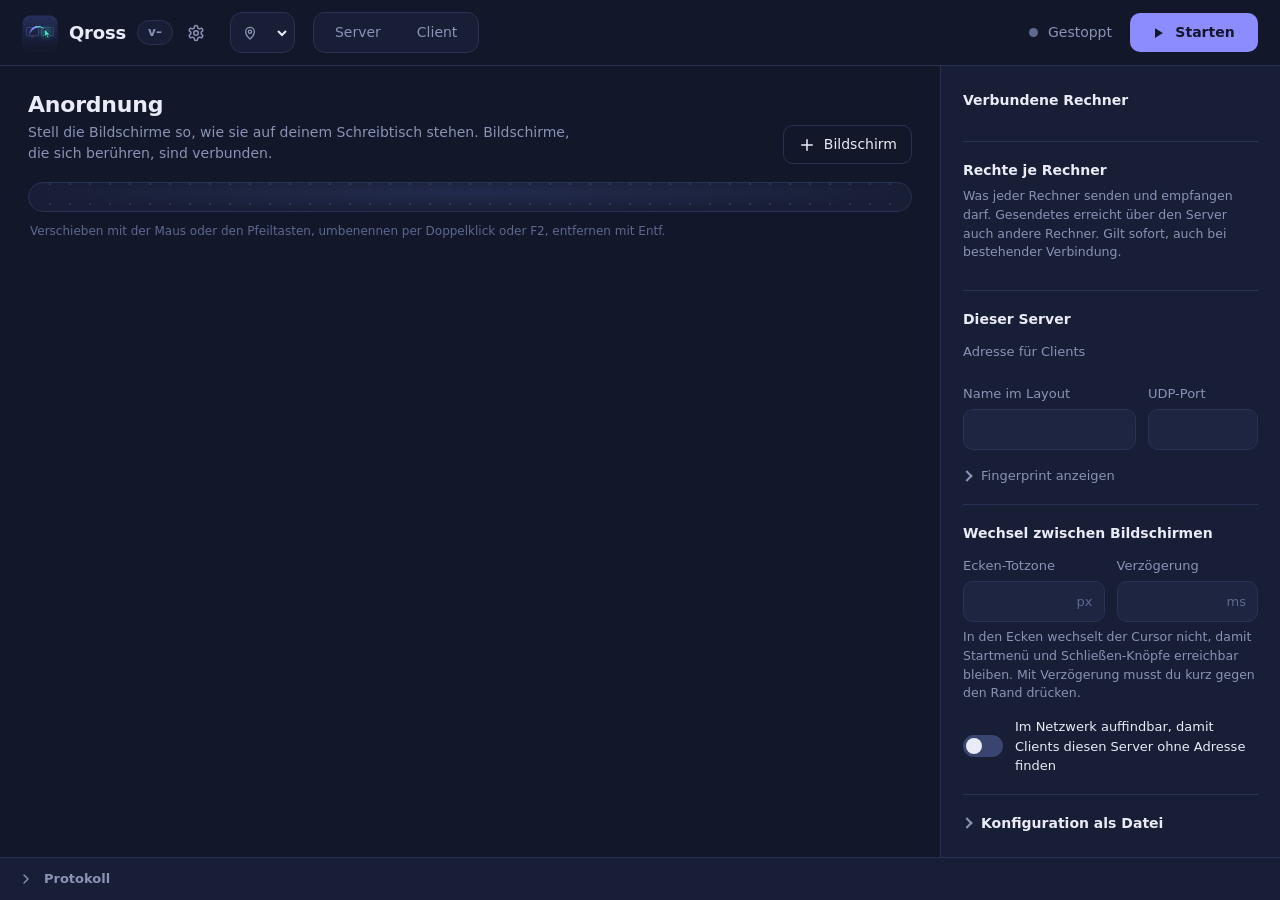
==== commit fd433188: "Oberfläche: app.js in ES-Module je Bereich aufgeteilt, Screenshots erneuert Die 3300 Zeilen von ui/a" ====
--- a/crates/qross-gui/ui/index.html
+++ b/crates/qross-gui/ui/index.html
@@ -529,6 +529,6 @@
 
   <div id="toasts" class="toasts" aria-live="polite"></div>
 
-  <script src="app.js"></script>
+  <script type="module" src="js/main.js"></script>
 </body>
 </html>
--- a/crates/qross-gui/ui/style.css
+++ b/crates/qross-gui/ui/style.css
@@ -1285,6 +1285,60 @@
   stroke-linejoin: round;
 }
 .qpanel .hint { margin: 0; color: var(--faint); font-size: 11.5px; }
+
+/* Verzögerung der Eingabekette, im aufgeklappten Panel unter den Messwerten */
+.qchain {
+  --part-server: var(--indigo);
+  --part-network: var(--muted);
+  --part-client: #cfa8ff;
+  display: grid;
+  gap: 10px;
+  padding-top: 12px;
+  border-top: 1px solid var(--line);
+}
+.qchain[hidden] { display: none; }
+.qchain-head { display: flex; align-items: center; gap: 7px; min-width: 0; color: var(--text); font-size: 12.5px; font-weight: 600; white-space: nowrap; }
+.qinfo {
+  display: inline-grid;
+  place-items: center;
+  width: 15px;
+  height: 15px;
+  border: 1px solid var(--line-2);
+  border-radius: 50%;
+  color: var(--muted);
+  font-size: 10px;
+  font-weight: 600;
+  cursor: help;
+}
+.qinfo:hover { color: var(--text); border-color: var(--muted); }
+.qchain-rows { display: grid; grid-template-columns: repeat(auto-fit, minmax(190px, 1fr)); gap: 12px 18px; }
+.qchain-rows[hidden] { display: none; }
+.qchain-row { display: grid; align-content: start; gap: 4px; min-width: 0; border-radius: 6px; cursor: help; }
+.qchain-row .k { color: var(--muted); font-size: 11.5px; }
+.qchain-row .line { display: flex; align-items: baseline; gap: 8px; min-width: 0; white-space: nowrap; }
+.qchain-row .v { color: var(--text); font: 600 14px/1.35 var(--font); font-variant-numeric: tabular-nums; }
+.qchain-row .s { overflow: hidden; text-overflow: ellipsis; color: var(--faint); font-size: 11.5px; font-variant-numeric: tabular-nums; }
+.qchain-bar { display: flex; gap: 2px; height: 6px; margin: 2px 0 1px; }
+.qchain-bar[hidden] { display: none; }
+.qchain-bar i { flex: 1 1 0; min-width: 3px; border-radius: 2px; transition: flex-grow .4s var(--ease); }
+.qchain-bar i[hidden] { display: none; }
+.qchain-bar .server, .qchain-parts .server { --part: var(--part-server); }
+.qchain-bar .network, .qchain-parts .network { --part: var(--part-network); }
+.qchain-bar .client, .qchain-parts .client { --part: var(--part-client); }
+.qchain-bar i { background: var(--part); }
+.qchain-parts { display: flex; flex-wrap: wrap; gap: 1px 10px; color: var(--muted); font-size: 11.5px; font-variant-numeric: tabular-nums; }
+.qchain-parts span::before {
+  content: "";
+  display: inline-block;
+  width: 7px;
+  height: 7px;
+  margin-right: 5px;
+  border-radius: 2px;
+  background: var(--part);
+}
+.qchain-parts span[hidden] { display: none; }
+.qchain-empty, .qchain-note { margin: 0; color: var(--faint); font-size: 11.5px; }
+.qchain-empty[hidden], .qchain-note[hidden] { display: none; }
 
 /* Server: je Client unter dem Namen, Details über die ganze Zeile */
 .client-list li { flex-wrap: wrap; }
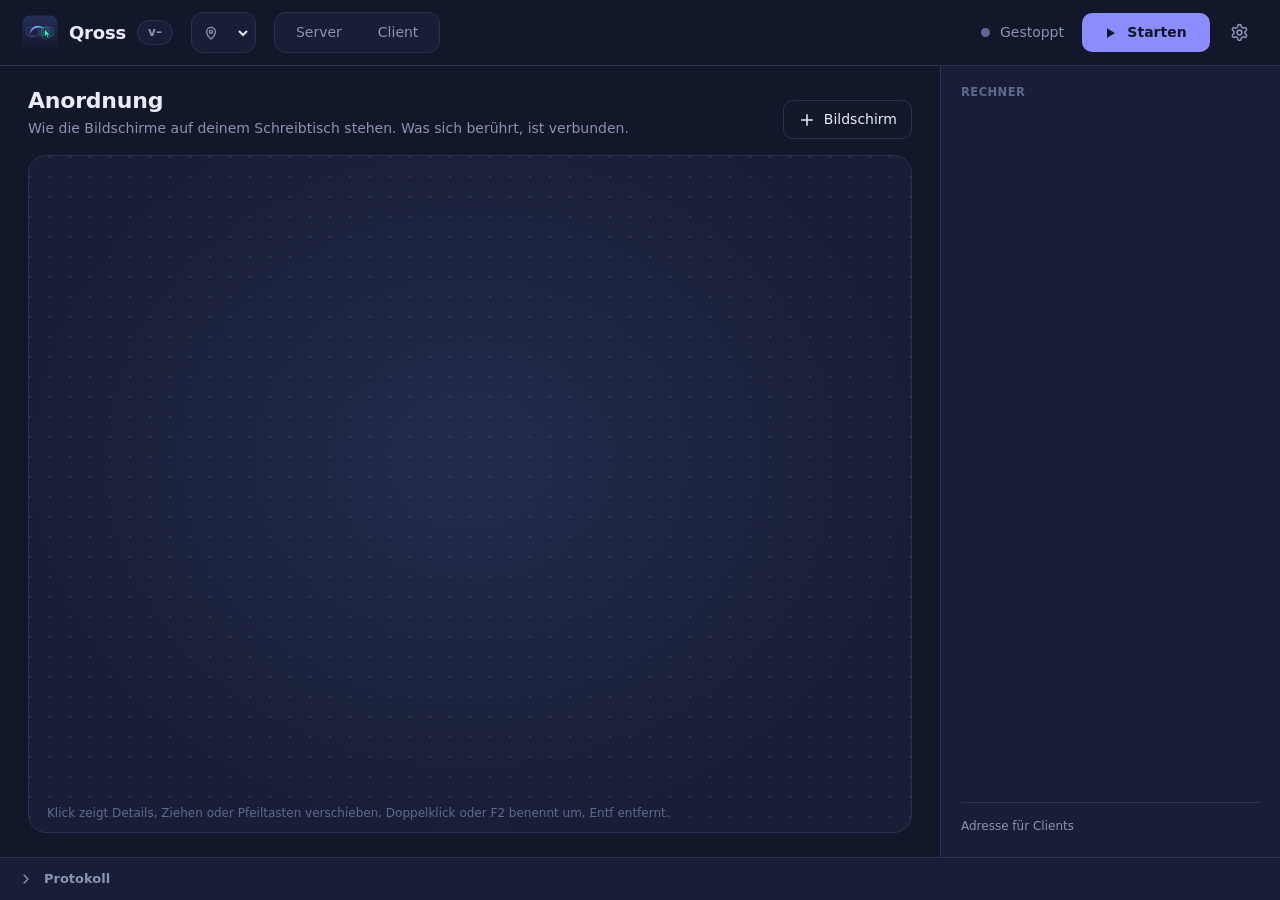
==== commit fb04c45d: "Oberfläche aufgeräumt: Details je Rechner, Einstellungen nach Profil Server-Ansicht: Die Anordnung f" ====
--- a/crates/qross-gui/ui/index.html
+++ b/crates/qross-gui/ui/index.html
@@ -15,9 +15,6 @@
         <span id="versionText">v–</span>
         <span class="new-dot" aria-hidden="true"></span>
       </button>
-      <button type="button" id="settingsBtn" class="icon-btn header-icon" title="Einstellungen" aria-label="Einstellungen" aria-haspopup="dialog" aria-controls="settings">
-        <svg class="ico" viewBox="0 0 24 24" aria-hidden="true"><path d="M12.22 2h-.44a2 2 0 0 0-2 2v.18a2 2 0 0 1-1 1.73l-.43.25a2 2 0 0 1-2 0l-.15-.08a2 2 0 0 0-2.73.73l-.22.38a2 2 0 0 0 .73 2.73l.15.1a2 2 0 0 1 1 1.72v.51a2 2 0 0 1-1 1.74l-.15.09a2 2 0 0 0-.73 2.73l.22.38a2 2 0 0 0 2.73.73l.15-.08a2 2 0 0 1 2 0l.43.25a2 2 0 0 1 1 1.73V20a2 2 0 0 0 2 2h.44a2 2 0 0 0 2-2v-.18a2 2 0 0 1 1-1.73l.43-.25a2 2 0 0 1 2 0l.15.08a2 2 0 0 0 2.73-.73l.22-.39a2 2 0 0 0-.73-2.73l-.15-.08a2 2 0 0 1-1-1.74v-.5a2 2 0 0 1 1-1.74l.15-.09a2 2 0 0 0 .73-2.73l-.22-.38a2 2 0 0 0-2.73-.73l-.15.08a2 2 0 0 1-2 0l-.43-.25a2 2 0 0 1-1-1.73V4a2 2 0 0 0-2-2z"/><circle cx="12" cy="12" r="3"/></svg>
-      </button>
     </div>
     <!-- Profil je Ort; alles im Hauptfenster gehört zum aktiven Profil (siehe renderProfilePick) -->
     <label class="profile-pick" id="profilePick">
@@ -37,6 +34,9 @@
       <svg class="ico ico-stop" viewBox="0 0 24 24" aria-hidden="true"><rect x="6.5" y="6.5" width="11" height="11" rx="2" fill="currentColor" stroke="none"/></svg>
       <span id="toggleText">Starten</span>
     </button>
+    <button type="button" id="settingsBtn" class="icon-btn header-icon" title="Einstellungen" aria-label="Einstellungen" aria-haspopup="dialog" aria-controls="settings">
+      <svg class="ico" viewBox="0 0 24 24" aria-hidden="true"><path d="M12.22 2h-.44a2 2 0 0 0-2 2v.18a2 2 0 0 1-1 1.73l-.43.25a2 2 0 0 1-2 0l-.15-.08a2 2 0 0 0-2.73.73l-.22.38a2 2 0 0 0 .73 2.73l.15.1a2 2 0 0 1 1 1.72v.51a2 2 0 0 1-1 1.74l-.15.09a2 2 0 0 0-.73 2.73l.22.38a2 2 0 0 0 2.73.73l.15-.08a2 2 0 0 1 2 0l.43.25a2 2 0 0 1 1 1.73V20a2 2 0 0 0 2 2h.44a2 2 0 0 0 2-2v-.18a2 2 0 0 1 1-1.73l.43-.25a2 2 0 0 1 2 0l.15.08a2 2 0 0 0 2.73-.73l.22-.39a2 2 0 0 0-.73-2.73l-.15-.08a2 2 0 0 1-1-1.74v-.5a2 2 0 0 1 1-1.74l.15-.09a2 2 0 0 0 .73-2.73l-.22-.38a2 2 0 0 0-2.73-.73l-.15.08a2 2 0 0 1-2 0l-.43-.25a2 2 0 0 1-1-1.73V4a2 2 0 0 0-2-2z"/><circle cx="12" cy="12" r="3"/></svg>
+    </button>
   </header>
 
   <!-- Nur macOS: fehlende Rechte unter Datenschutz & Sicherheit (siehe renderPermissions) -->
@@ -77,7 +77,7 @@
         <div class="desk-head">
           <div>
             <h1>Anordnung</h1>
-            <p class="lede">Stell die Bildschirme so, wie sie auf deinem Schreibtisch stehen. Bildschirme, die sich berühren, sind verbunden.</p>
+            <p class="lede">Wie die Bildschirme auf deinem Schreibtisch stehen. Was sich berührt, ist verbunden.</p>
           </div>
           <button type="button" id="addScreen" class="btn ghost">
             <svg class="ico" viewBox="0 0 24 24" aria-hidden="true"><path d="M12 5v14M5 12h14"/></svg>
@@ -87,128 +87,88 @@
         <p id="gameNote" class="note game-note" role="status" hidden></p>
         <div class="desk">
           <div id="grid" class="grid" aria-label="Bildschirm-Anordnung"></div>
-        </div>
-        <p class="keys">Verschieben mit der Maus oder den Pfeiltasten, umbenennen per Doppelklick oder F2, entfernen mit Entf.</p>
+          <p class="keys">Klick zeigt Details, Ziehen oder Pfeiltasten verschieben, Doppelklick oder F2 benennt um, Entf entfernt.</p>
+        </div>
         <p id="layoutNote" class="note" hidden></p>
       </div>
 
-      <aside class="panel">
-        <section class="panel-section attention" id="pendingCard" hidden>
-          <h2>Möchte sich verbinden</h2>
-          <div id="pendingList" class="pending-list"></div>
+      <aside class="panel" aria-label="Rechner">
+        <!-- Anfragen als kurze Zeilen; „Prüfen“ öffnet den Dialog mit Fingerprint (siehe renderRequests) -->
+        <div id="pendingList" class="requests"></div>
+
+        <section class="panel-block" aria-labelledby="computersTitle">
+          <h2 id="computersTitle" class="panel-label">Rechner</h2>
+          <ul id="computerList" class="computer-list"></ul>
         </section>
 
-        <section class="panel-section">
-          <h2>Verbundene Rechner</h2>
-          <ul id="clientList" class="client-list"></ul>
-        </section>
-
-        <!-- Rechte je Rechner: je Client und für neue Rechner, siehe renderSharing -->
-        <section class="panel-section" aria-labelledby="sharingTitle">
-          <h2 id="sharingTitle">Rechte je Rechner</h2>
-          <p class="hint sharing-lede">Was jeder Rechner senden und empfangen darf. Gesendetes erreicht über den Server auch andere Rechner. Gilt sofort, auch bei bestehender Verbindung.</p>
-          <ul id="sharingList" class="sharing-list"></ul>
-        </section>
-
-        <section class="panel-section">
-          <h2>Dieser Server</h2>
-          <div class="address" id="addressBox">
-            <span class="address-label">Adresse für Clients</span>
-            <div class="address-values" id="addressValues"></div>
-          </div>
-          <div class="fields two">
-            <label>Name im Layout
-              <input id="serverName" type="text" spellcheck="false" autocomplete="off">
-            </label>
-            <label>UDP-Port
-              <input id="serverPort" type="number" min="1" max="65535" inputmode="numeric">
-            </label>
-          </div>
-          <details class="fp-details">
-            <summary>Fingerprint anzeigen</summary>
-            <code class="fingerprint" data-own-fingerprint></code>
-            <p class="hint">Clients zeigen beim ersten Verbinden diesen Wert zum Vergleich an.</p>
-          </details>
-        </section>
-
-        <section class="panel-section">
-          <h2>Wechsel zwischen Bildschirmen</h2>
-          <div class="fields two-equal">
-            <label>Ecken-Totzone
-              <span class="unit-input"><input id="cornerSize" type="number" min="0" max="400" step="1" inputmode="numeric"><span>px</span></span>
-            </label>
-            <label>Verzögerung
-              <span class="unit-input"><input id="switchDelay" type="number" min="0" max="3000" step="50" inputmode="numeric"><span>ms</span></span>
-            </label>
-          </div>
-          <p class="hint">In den Ecken wechselt der Cursor nicht, damit Startmenü und Schließen-Knöpfe erreichbar bleiben. Mit Verzögerung musst du kurz gegen den Rand drücken.</p>
-          <label class="switch">
-            <input id="discovery" type="checkbox" role="switch">
-            <span class="track"><span class="thumb"></span></span>
-            <span>Im Netzwerk auffindbar, damit Clients diesen Server ohne Adresse finden</span>
-          </label>
-        </section>
-
-        <details class="panel-section">
-          <summary>Konfiguration als Datei</summary>
-          <pre id="tomlPreview" class="toml"></pre>
-          <p class="hint">Liegt als <code>qross.toml</code> in <span data-data-dir></span> und funktioniert auch mit <code>qross server --config</code>.</p>
-        </details>
+        <!-- Details des ausgewählten Rechners: Klick in der Liste oder in der Anordnung (siehe renderInspector) -->
+        <section id="inspector" class="inspector" aria-label="Details"></section>
+
+        <div class="server-foot" id="addressBox">
+          <span class="address-label">Adresse für Clients</span>
+          <div class="address-values" id="addressValues"></div>
+        </div>
       </aside>
     </section>
 
     <!-- Client -->
     <section id="clientView" class="view client-view" hidden>
-      <div class="client-hero">
-        <div class="link-visual" id="linkVisual" data-state="stopped">
-          <div class="machine">
-            <div class="monitor"></div>
-            <span id="visualServer">Server</span>
+      <div class="client-col">
+        <div class="card client-status" id="clientStatus">
+          <div class="link-visual" id="linkVisual" data-state="stopped">
+            <div class="machine">
+              <div class="monitor"></div>
+              <span id="visualServer">Server</span>
+            </div>
+            <div class="wire"><span></span></div>
+            <div class="machine">
+              <div class="monitor here">
+                <svg class="cursor" viewBox="0 0 24 24" aria-hidden="true"><path d="M5 3l14 7.5-6.2 1.7L10 19z"/></svg>
+              </div>
+              <span id="visualClient">Dieser Rechner</span>
+            </div>
           </div>
-          <div class="wire"><span></span></div>
-          <div class="machine">
-            <div class="monitor here">
-              <svg class="cursor" viewBox="0 0 24 24" aria-hidden="true"><path d="M5 3l14 7.5-6.2 1.7L10 19z"/></svg>
-            </div>
-            <span id="visualClient">Dieser Rechner</span>
+          <div class="client-headline">
+            <h1 id="clientHeadline">Nicht verbunden</h1>
+            <p id="clientMessage" class="lede"></p>
           </div>
         </div>
-        <h1 id="clientHeadline">Nicht verbunden</h1>
-        <p id="clientMessage" class="lede"></p>
         <p id="clientSharing" class="share-note" role="status" hidden></p>
-        <div id="clientQuality" class="client-quality" hidden></div>
-      </div>
-
-      <div class="client-form">
-        <section class="finder" aria-labelledby="finderTitle">
-          <div class="finder-head">
-            <h2 id="finderTitle">Server im Netzwerk</h2>
-            <button type="button" id="searchServers" class="btn ghost small">
-              <svg class="ico" viewBox="0 0 24 24" aria-hidden="true"><path d="M20 11a8 8 0 1 0-2.3 5.7M20 5v6h-6"/></svg>
-              <span>Erneut suchen</span>
-            </button>
+
+        <!-- Verbunden: Verbindungsqualität wie beim Server im Detailbereich (siehe renderClient) -->
+        <section class="card client-conn" id="clientConn" aria-labelledby="clientConnTitle" hidden>
+          <h2 id="clientConnTitle" class="panel-label">Verbindung</h2>
+          <div id="clientQuality"></div>
+        </section>
+
+        <!-- Der eingestellte Server -->
+        <section class="card client-server" id="clientServer" aria-label="Server" hidden>
+          <span class="os" id="serverCardOs">?</span>
+          <span class="info">
+            <strong id="serverCardName"></strong>
+            <span id="serverCardMeta"></span>
+          </span>
+          <button type="button" id="checkServer" class="btn ghost small">Fingerprint prüfen</button>
+        </section>
+
+        <!-- Gefundene Server und Adresse von Hand; verbunden eingeklappt (siehe renderFinder) -->
+        <details class="card finder" id="finderBox">
+          <summary>
+            <span class="finder-title" id="finderTitle">Server im Netzwerk</span>
+            <span class="finder-count" id="finderCount"></span>
+          </summary>
+          <div class="finder-body">
+            <ul id="serverList" class="server-list" aria-live="polite"></ul>
+            <div class="finder-actions">
+              <button type="button" id="searchServers" class="btn ghost small">
+                <svg class="ico" viewBox="0 0 24 24" aria-hidden="true"><path d="M20 11a8 8 0 1 0-2.3 5.7M20 5v6h-6"/></svg>
+                <span>Erneut suchen</span>
+              </button>
+            </div>
+            <label class="field-wide">Adresse von Hand
+              <input id="clientAddress" type="text" placeholder="Rechnername oder IP, z. B. pc oder 192.168.1.10" spellcheck="false" autocomplete="off">
+            </label>
           </div>
-          <ul id="serverList" class="server-list" aria-live="polite"></ul>
-        </section>
-        <label class="field-wide">Server-Adresse
-          <input id="clientAddress" type="text" placeholder="Rechnername oder IP, z. B. pc oder 192.168.1.10" spellcheck="false" autocomplete="off">
-        </label>
-        <label class="field-wide">Name dieses Rechners
-          <input id="clientName" type="text" spellcheck="false" autocomplete="off">
-          <span class="hint">So muss er im Layout des Servers heißen.</span>
-        </label>
-        <label class="switch">
-          <input id="clientDryRun" type="checkbox" role="switch">
-          <span class="track"><span class="thumb"></span></span>
-          <span>Testmodus: Eingaben nur protokollieren, nicht ausführen</span>
-        </label>
-        <div class="client-actions">
-          <button type="button" id="checkServer" class="btn ghost">Fingerprint des Servers prüfen</button>
-        </div>
-        <details class="fp-details">
-          <summary>Fingerprint dieses Rechners</summary>
-          <code class="fingerprint" data-own-fingerprint></code>
-          <p class="hint">Der Server zeigt ihn bei der Freigabe an. Beide Werte müssen übereinstimmen.</p>
         </details>
       </div>
     </section>
@@ -263,26 +223,111 @@
       <div class="sheet-head">
         <div>
           <h2 id="settingsTitle">Einstellungen</h2>
-          <p class="hint">Gelten für diesen Rechner, in allen Profilen.</p>
+          <p class="hint" id="settingsScope">Server und Client gelten für das aktive Profil, alles darunter für alle Profile.</p>
         </div>
         <button type="button" id="settingsClose" class="icon-btn" aria-label="Einstellungen schließen">
           <svg class="ico" viewBox="0 0 24 24" aria-hidden="true"><path d="M7 7l10 10M17 7L7 17"/></svg>
         </button>
       </div>
       <div class="settings-body">
+        <!-- Zwei Gruppen: oben das aktive Profil (Server, Client), darunter was für alle Profile gilt.
+             Die Überschriften sind nur Beschriftung; per Tastatur geht es von Bereich zu Bereich. -->
         <nav class="settings-nav" role="tablist" aria-orientation="vertical" aria-label="Bereiche der Einstellungen">
+          <span class="nav-group" id="navProfileGroup" aria-hidden="true">Profil</span>
+          <button type="button" role="tab" id="tab-server" data-section="set-server" aria-controls="set-server" aria-selected="false" tabindex="-1">Server</button>
+          <button type="button" role="tab" id="tab-client" data-section="set-client" aria-controls="set-client" aria-selected="false" tabindex="-1">Client</button>
+          <span class="nav-group" aria-hidden="true">Alle Profile</span>
           <button type="button" role="tab" id="tab-general" data-section="set-general" aria-controls="set-general" aria-selected="true">Allgemein</button>
           <button type="button" role="tab" id="tab-profiles" data-section="set-profiles" aria-controls="set-profiles" aria-selected="false" tabindex="-1">Profile</button>
           <button type="button" role="tab" id="tab-keys" data-section="set-keys" aria-controls="set-keys" aria-selected="false" tabindex="-1">Tastatur</button>
           <button type="button" role="tab" id="tab-game" data-section="set-game" aria-controls="set-game" aria-selected="false" tabindex="-1">Spielemodus</button>
           <button type="button" role="tab" id="tab-saver" data-section="set-saver" aria-controls="set-saver" aria-selected="false" tabindex="-1">Bildschirmschoner</button>
+          <button type="button" role="tab" id="tab-clipboard" data-section="set-clipboard" aria-controls="set-clipboard" aria-selected="false" tabindex="-1">Zwischenablage</button>
           <button type="button" role="tab" id="tab-updates" data-section="set-updates" aria-controls="set-updates" aria-selected="false" tabindex="-1">Updates</button>
-          <button type="button" role="tab" id="tab-clipboard" data-section="set-clipboard" aria-controls="set-clipboard" aria-selected="false" tabindex="-1">Zwischenablage</button>
           <button type="button" role="tab" id="tab-about" data-section="set-about" aria-controls="set-about" aria-selected="false" tabindex="-1">Info</button>
         </nav>
         <div class="settings-content" id="settingsContent">
           <!-- Neue Bereiche: <section class="settings-section" role="tabpanel" hidden> anhängen und in der Navigation
                als role="tab" mit data-section und aria-controls eintragen. Es ist immer nur ein Bereich zu sehen. -->
+          <section class="settings-section" id="set-server" role="tabpanel" aria-labelledby="setServerTitle" hidden>
+            <h3 id="setServerTitle">Server</h3>
+            <p class="keys-note" id="serverRoleNote" hidden>Gilt, wenn dieser Rechner in diesem Profil der Server ist. Gerade ist er als Client eingestellt.</p>
+            <div class="setting static">
+              <span class="setting-text">
+                <span class="setting-title">Name im Layout</span>
+                <span class="hint">So heißt dieser Rechner in der Anordnung.</span>
+              </span>
+              <input id="serverName" class="setting-input" type="text" spellcheck="false" autocomplete="off" aria-label="Name im Layout">
+            </div>
+            <div class="setting static">
+              <span class="setting-text">
+                <span class="setting-title">UDP-Port</span>
+                <span class="hint">Standard: 24900.</span>
+              </span>
+              <input id="serverPort" class="setting-input narrow" type="number" min="1" max="65535" inputmode="numeric" aria-label="UDP-Port">
+            </div>
+            <label class="setting">
+              <span class="setting-text">
+                <span class="setting-title">Im Netzwerk auffindbar</span>
+                <span class="hint">Clients finden diesen Server ohne Adresse.</span>
+              </span>
+              <span class="switch"><input id="discovery" type="checkbox" role="switch"><span class="track"><span class="thumb"></span></span></span>
+            </label>
+
+            <h4 class="setting-group">Wechsel zwischen Bildschirmen</h4>
+            <div class="setting static">
+              <span class="setting-text">
+                <span class="setting-title">Ecken-Totzone</span>
+                <span class="hint">In den Ecken wechselt der Cursor nicht, damit Startmenü und Schließen-Knöpfe erreichbar bleiben.</span>
+              </span>
+              <span class="unit-input"><input id="cornerSize" type="number" min="0" max="400" step="1" inputmode="numeric" aria-label="Ecken-Totzone in Pixeln"><span>px</span></span>
+            </div>
+            <div class="setting static">
+              <span class="setting-text">
+                <span class="setting-title">Verzögerung</span>
+                <span class="hint">So lange gegen den Rand drücken, bis gewechselt wird. 0 wechselt sofort.</span>
+              </span>
+              <span class="unit-input"><input id="switchDelay" type="number" min="0" max="3000" step="50" inputmode="numeric" aria-label="Verzögerung in Millisekunden"><span>ms</span></span>
+            </div>
+
+            <h4 class="setting-group">Rechte für neue Rechner</h4>
+            <p class="hint setting-lede">Vorgabe für Rechner, die neu in die Anordnung kommen. Die Rechte eines eingetragenen Rechners stehen in seinen Details in der Server-Ansicht.</p>
+            <div class="share-rows" id="shareDefault"></div>
+
+            <h4 class="setting-group">Fingerprint dieses Servers</h4>
+            <code class="fingerprint" data-own-fingerprint></code>
+            <p class="hint">Clients zeigen ihn beim ersten Verbinden zum Vergleich an.</p>
+
+            <details class="toml-details">
+              <summary>Konfiguration als Datei</summary>
+              <pre id="tomlPreview" class="toml"></pre>
+              <p class="hint">Liegt als <code>qross.toml</code> in <span data-data-dir></span> und funktioniert auch mit <code>qross server --config</code>.</p>
+            </details>
+          </section>
+
+          <section class="settings-section" id="set-client" role="tabpanel" aria-labelledby="setClientTitle" hidden>
+            <h3 id="setClientTitle">Client</h3>
+            <p class="keys-note" id="clientRoleNote" hidden>Gilt, wenn dieser Rechner in diesem Profil Client ist. Gerade ist er als Server eingestellt.</p>
+            <div class="setting static">
+              <span class="setting-text">
+                <span class="setting-title">Name dieses Rechners</span>
+                <span class="hint">So muss er im Layout des Servers heißen.</span>
+              </span>
+              <input id="clientName" class="setting-input" type="text" spellcheck="false" autocomplete="off" aria-label="Name dieses Rechners">
+            </div>
+            <label class="setting">
+              <span class="setting-text">
+                <span class="setting-title">Testmodus</span>
+                <span class="hint">Eingaben vom Server nur protokollieren, nicht ausführen.</span>
+              </span>
+              <span class="switch"><input id="clientDryRun" type="checkbox" role="switch"><span class="track"><span class="thumb"></span></span></span>
+            </label>
+
+            <h4 class="setting-group">Fingerprint dieses Rechners</h4>
+            <code class="fingerprint" data-own-fingerprint></code>
+            <p class="hint">Der Server zeigt ihn bei der Freigabe an. Beide Werte müssen übereinstimmen.</p>
+          </section>
+
           <section class="settings-section" id="set-general" role="tabpanel" aria-labelledby="setGeneralTitle">
             <h3 id="setGeneralTitle">Allgemein</h3>
             <label class="setting">
@@ -326,7 +371,7 @@
 
           <section class="settings-section" id="set-profiles" role="tabpanel" aria-labelledby="setProfilesTitle" hidden>
             <h3 id="setProfilesTitle">Profile</h3>
-            <p class="hint profiles-intro">Je Ort ein Profil, z. B. „Büro“ und „Zuhause“. Ein Profil umfasst alles aus dem Hauptfenster: Rolle, Anordnung der Bildschirme, Name und Port, Wechsel zwischen Bildschirmen und als Client die Server-Adresse. Bearbeitet wird immer das aktive Profil. Was hier in den Einstellungen steht, gilt für alle Profile.</p>
+            <p class="hint profiles-intro">Je Ort ein Profil, z. B. „Büro“ und „Zuhause“. Ein Profil umfasst die Rolle, die Anordnung samt Rechten, die Server-Adresse und die Bereiche „Server“ und „Client“ hier in den Einstellungen. Bearbeitet wird immer das aktive Profil.</p>
             <label class="setting">
               <span class="setting-text">
                 <span class="setting-title">Profil automatisch nach Netzwerk wählen</span>
@@ -365,17 +410,14 @@
                 <span class="hotkey">
                   <kbd class="keycap" id="lockLabel">Rollen</kbd>
                   <button type="button" id="lockChange" class="btn small ghost">Ändern</button>
-                </span>
-              </div>
-              <div class="hotkey-more">
-                <span class="hint record-hint" id="lockRecordHint" hidden>Drück die neue Taste oder Kombination. Eine einzelne Zusatztaste wie Strg rechts zählt beim Loslassen. Esc bricht ab.</span>
-                <button type="button" id="lockDefault" class="btn small ghost">Standard (Rollen)</button>
-                <button type="button" id="lockOff" class="btn small ghost">Aus</button>
-              </div>
+                  <button type="button" id="lockMenu" class="icon-btn small" title="Weitere Möglichkeiten" aria-label="Weitere Möglichkeiten für die Fang-Taste" aria-haspopup="menu"><svg class="ico" viewBox="0 0 24 24" aria-hidden="true"><circle cx="5.5" cy="12" r="1.7" fill="currentColor" stroke="none"/><circle cx="12" cy="12" r="1.7" fill="currentColor" stroke="none"/><circle cx="18.5" cy="12" r="1.7" fill="currentColor" stroke="none"/></svg></button>
+                </span>
+              </div>
+              <p class="hint record-hint" id="lockRecordHint" hidden>Drück die neue Taste oder Kombination. Eine einzelne Zusatztaste wie Strg rechts zählt beim Loslassen. Esc bricht ab.</p>
 
               <div class="switch-keys">
                 <span class="setting-text">
-                  <span class="setting-title">Kürzel zum Wechseln</span>
+                  <span class="setting-title">Kürzel zum Wechseln <span class="qinfo" id="switchInfo" tabindex="0" role="img">?</span></span>
                   <span class="hint" id="switchHint"></span>
                 </span>
                 <span class="hint record-hint" id="switchRecordHint" hidden>Drück die Kombination, z. B. Strg+Alt+1. Eine einzelne Zusatztaste wie Strg rechts zählt beim Loslassen. Esc bricht ab.</span>
@@ -404,7 +446,7 @@
 
               <div class="key-modes">
                 <span class="setting-text">
-                  <span class="setting-title">Tasten senden als</span>
+                  <span class="setting-title">Tasten senden als <span class="qinfo" id="modeInfo" tabindex="0" role="img">?</span></span>
                   <span class="hint" id="modeHint"></span>
                 </span>
                 <ul class="switch-list mode-list" id="modeList" aria-live="polite"></ul>
@@ -443,12 +485,11 @@
             <h3 id="setGameTitle">Spielemodus</h3>
             <label class="setting">
               <span class="setting-text">
-                <span class="setting-title">Bei Vollbild auf dem Bildschirm bleiben</span>
-                <span class="hint">Läuft auf dem Rechner mit dem Cursor ein Spiel, ein Video oder eine Präsentation im Vollbild, wechselt der Cursor nicht zu einem anderen Bildschirm. Die Fang-Taste gibt ihn frei.</span>
+                <span class="setting-title">Bei Vollbild auf dem Bildschirm bleiben <span class="qinfo" tabindex="0" role="img" title="Spiele auf einem Client bekommen dabei relative Mausbewegungen statt Positionen, so wie von einer echten Maus. Das brauchen Spiele, die den Zeiger einfangen, etwa für die Kamera. Als Client meldet dieser Rechner dem Server nur bei eingeschaltetem Spielemodus, dass hier etwas im Vollbild läuft. Clients und Server ab Qross 0.6." aria-label="Spiele auf einem Client bekommen dabei relative Mausbewegungen statt Positionen, so wie von einer echten Maus. Das brauchen Spiele, die den Zeiger einfangen, etwa für die Kamera. Als Client meldet dieser Rechner dem Server nur bei eingeschaltetem Spielemodus, dass hier etwas im Vollbild läuft. Clients und Server ab Qross 0.6.">?</span></span>
+                <span class="hint">Läuft auf dem Rechner mit dem Cursor ein Spiel, ein Video oder eine Präsentation im Vollbild, bleibt der Cursor dort. Die Fang-Taste gibt ihn frei.</span>
               </span>
               <span class="switch"><input type="checkbox" role="switch" id="prefGameMode"><span class="track"><span class="thumb"></span></span></span>
             </label>
-            <p class="hint game-more">Spiele auf einem Client bekommen dabei relative Mausbewegungen statt Positionen, so wie von einer echten Maus. Das brauchen Spiele, die den Zeiger einfangen, etwa für die Kamera. Als Client meldet dieser Rechner dem Server nur bei eingeschaltetem Spielemodus, dass hier etwas im Vollbild läuft. Clients und Server ab Qross 0.6.</p>
           </section>
 
           <section class="settings-section" id="set-saver" role="tabpanel" aria-labelledby="setSaverTitle" hidden>
@@ -456,8 +497,8 @@
             <p class="keys-note" id="saverClientNote" hidden>Wirkt auf dem Server: Dessen Bildschirmschoner geben die Clients weiter. Dieser Rechner ist gerade als Client eingestellt.</p>
             <label class="setting">
               <span class="setting-text">
-                <span class="setting-title">Mit den Clients abgleichen</span>
-                <span class="hint">Startet hier der Bildschirmschoner, starten ihn auch die verbundenen Clients; endet er (Maus, Taste), beenden sie ihn. Der Cursor bleibt dabei, wo er ist, auch auf einem Client. Hat ein Client keinen Bildschirmschoner eingerichtet oder läuft dort ein Video, bleibt er, wie er ist.</span>
+                <span class="setting-title">Mit den Clients abgleichen <span class="qinfo" tabindex="0" role="img" title="Der Cursor bleibt dabei, wo er ist, auch auf einem Client. Hat ein Client keinen Bildschirmschoner eingerichtet oder läuft dort ein Video, bleibt er, wie er ist." aria-label="Der Cursor bleibt dabei, wo er ist, auch auf einem Client. Hat ein Client keinen Bildschirmschoner eingerichtet oder läuft dort ein Video, bleibt er, wie er ist.">?</span></span>
+                <span class="hint">Startet hier der Bildschirmschoner, starten ihn auch die verbundenen Clients; endet er, beenden sie ihn.</span>
               </span>
               <span class="switch"><input type="checkbox" role="switch" id="prefSaverSync"><span class="track"><span class="thumb"></span></span></span>
             </label>
--- a/crates/qross-gui/ui/style.css
+++ b/crates/qross-gui/ui/style.css
@@ -258,27 +258,35 @@
 main { overflow: auto; overflow-x: hidden; min-height: 0; }
 .view { min-height: 100%; }
 
+/* Feste Höhe: Die Anordnung füllt die Fläche, die Seitenleiste scrollt für sich. */
 .server-view {
   display: grid;
   grid-template-columns: minmax(0, 1fr) 340px;
-}
-
-.desk-area { padding: 26px 28px 28px; min-width: 0; }
-.desk-head { display: flex; align-items: flex-end; justify-content: space-between; gap: 20px; margin-bottom: 18px; }
-
-/* Der Schreibtisch – das eine Element mit Bühne */
+  height: 100%;
+}
+
+.desk-area { padding: 22px 28px 24px; min-width: 0; min-height: 0; display: flex; flex-direction: column; }
+.desk-head { display: flex; align-items: flex-end; justify-content: space-between; gap: 20px; margin-bottom: 16px; }
+.desk-head .lede { max-width: none; }
+
+/* Der Schreibtisch – das eine Element mit Bühne; die Bildschirme stehen in seiner Mitte */
 .desk {
   container-type: inline-size;
   position: relative;
+  flex: 1;
+  display: flex;
+  flex-direction: column;
+  justify-content: center;
+  min-height: 300px;
   border-radius: 18px;
   border: 1px solid var(--line);
-  padding: 14px;
+  padding: 14px 14px 34px;
   background:
     radial-gradient(circle at 1px 1px, rgba(138, 147, 180, .16) 1px, transparent 0) 0 0 / 20px 20px,
-    radial-gradient(ellipse at 50% 35%, #232b4d 0%, var(--ink-1) 72%);
-}
-
-.keys { margin: 10px 2px 0; color: var(--faint); font-size: 12px; }
+    radial-gradient(ellipse at 50% 45%, #232b4d 0%, var(--ink-1) 72%);
+}
+
+.keys { position: absolute; left: 18px; right: 18px; bottom: 10px; margin: 0; color: var(--faint); font-size: 12px; }
 
 .grid {
   --cols: 5;
@@ -392,19 +400,26 @@
   border-radius: 999px;
   margin-bottom: 2px;
 }
-/* Mehrere Monitore: maßstäbliche Skizze hinter der Beschriftung (der Kasten bildet den Stapelkontext).
-   Nur Flächen, keine Umrisse, damit keine Linien durch die Schrift laufen. */
+/* Mehrere Monitore: kleine maßstäbliche Skizze unter der Beschriftung, nie dahinter */
 .screen .monitors {
-  position: absolute;
-  z-index: -1;
-  top: 8px;
-  left: 8px;
-  width: calc(100% - 16px);
-  height: calc(100% - 16px);
+  display: block;
+  height: 13px;
+  width: auto;
+  max-width: 60%;
+  margin-top: 4px;
   pointer-events: none;
   color: var(--muted);
 }
-.screen .monitors rect { fill: currentColor; fill-opacity: .2; }
+.screen .monitors rect { fill: currentColor; fill-opacity: .35; }
+/* Ausgewählt (Details in der Seitenleiste): Ring mit Abstand, unabhängig von Cursor und Fokus */
+.screen.selected::before {
+  content: "";
+  position: absolute;
+  inset: -6px;
+  border-radius: 14px;
+  border: 2px solid var(--indigo);
+  pointer-events: none;
+}
 .screen.server .monitors { color: var(--indigo); }
 .screen.online .monitors { color: var(--teal); }
 .screen .marker { position: absolute; top: 7px; right: 8px; width: 15px; height: 15px; color: var(--teal); }
@@ -448,33 +463,120 @@
 .screen .share-badge:hover { background: var(--amber-soft); }
 
 @container (max-width: 520px) {
-  .screen .sub, .screen .tag, .screen .remove { display: none; }
+  .screen .sub, .screen .tag, .screen .remove, .screen .monitors { display: none; }
 }
 
 .note { margin: 14px 0 0; padding: 10px 14px; border-radius: 12px; background: var(--amber-soft); color: var(--amber); font-size: 13px; }
 .note.error { background: var(--coral-soft); color: var(--coral); }
 .note.game-note { margin: 0 0 14px; }
-.settings-section .game-more { margin: 10px 0 0; }
 .settings-section .saver-more { margin: 10px 0 0; }
 
 /* ------------------------------------------------------------ Seitenleiste */
 
+/* Anfragen, Rechnerliste, Details des ausgewählten Rechners, Adresse; scrollt für sich */
 .panel {
+  display: flex;
+  flex-direction: column;
+  gap: 16px;
+  min-width: 0;
+  min-height: 0;
+  overflow-y: auto;
+  padding: 18px 20px 16px;
   background: var(--ink-1);
   border-left: 1px solid var(--line);
-  padding: 6px 22px 22px;
-  min-width: 0;
-}
-.panel-section { padding: 18px 0; border-bottom: 1px solid var(--line); }
-.panel-section:last-child { border-bottom: 0; }
-.panel-section.attention {
-  margin: 14px -10px 4px;
-  padding: 14px 12px;
-  border: 1px solid rgba(255, 182, 72, .35);
-  border-radius: 14px;
+}
+.panel-label {
+  margin: 0 0 6px;
+  font-size: 11.5px;
+  font-weight: 600;
+  letter-spacing: .04em;
+  text-transform: uppercase;
+  color: var(--faint);
+}
+
+/* Verbindungsanfragen: eine Zeile je Rechner, der Fingerprint steht im Dialog */
+.requests { display: grid; gap: 8px; }
+.requests:empty { display: none; }
+.request {
+  display: grid;
+  grid-template-columns: auto minmax(0, 1fr) auto auto;
+  align-items: center;
+  gap: 4px 8px;
+  padding: 8px 6px 8px 12px;
+  border: 1px solid rgba(255, 182, 72, .4);
+  border-radius: 12px;
   background: var(--amber-soft);
 }
-.panel-section.attention h2 { color: var(--amber); }
+.request > .ico { width: 17px; height: 17px; color: var(--amber); }
+.request .what { display: grid; min-width: 0; font-size: 13px; line-height: 1.35; }
+.request .what strong { overflow: hidden; text-overflow: ellipsis; white-space: nowrap; }
+.request .what span { color: var(--muted); font-size: 12px; overflow: hidden; text-overflow: ellipsis; white-space: nowrap; }
+.request .btn { border-color: rgba(255, 182, 72, .55); color: var(--amber); background: transparent; }
+.request .btn:hover { background: var(--amber-soft); }
+.request.mismatch { border-color: rgba(255, 107, 122, .45); background: var(--coral-soft); }
+.request.mismatch > .ico, .request.mismatch .btn { color: var(--coral); border-color: rgba(255, 107, 122, .55); }
+
+/* Rechner in der Anordnung: Zeilen statt Karten, Auswahl wie in der Anordnung */
+.computer-list { list-style: none; margin: 0 -8px; padding: 0; display: grid; gap: 2px; }
+.computer {
+  width: 100%;
+  display: flex;
+  align-items: center;
+  gap: 10px;
+  padding: 8px 10px;
+  border: 0;
+  border-radius: 10px;
+  background: transparent;
+  text-align: left;
+  transition: background .15s;
+}
+.computer:hover { background: var(--ink-2); }
+.computer[aria-current="true"] { background: var(--ink-3); box-shadow: inset 0 0 0 1px var(--line-2); }
+.computer .dot { background: transparent; box-shadow: inset 0 0 0 1.5px var(--faint); }
+.computer.online .dot { background: var(--teal); box-shadow: 0 0 8px var(--teal); }
+.computer .name { flex: 1; min-width: 0; overflow: hidden; text-overflow: ellipsis; white-space: nowrap; font-weight: 600; font-size: 13.5px; }
+.computer:not(.online) .name { color: var(--muted); font-weight: 500; }
+.computer .flag { display: grid; color: var(--teal); }
+.computer .flag .ico { width: 14px; height: 14px; }
+.computer .flag.held, .computer .flag.limited { color: var(--amber); }
+.computer .off { color: var(--faint); font-size: 12px; }
+.computer-list .empty { padding: 4px 8px; color: var(--muted); font-size: 13px; }
+
+/* Details des ausgewählten Rechners */
+.inspector { display: grid; gap: 12px; padding-top: 14px; border-top: 1px solid var(--line); }
+.inspector:empty { display: none; }
+.insp-head { display: grid; gap: 1px; min-width: 0; }
+.insp-head strong { font: 600 16px/1.3 var(--font-display); overflow: hidden; text-overflow: ellipsis; white-space: nowrap; }
+.insp-head span { color: var(--muted); font-size: 12.5px; }
+.tabs { display: flex; gap: 2px; padding: 3px; border-radius: 10px; background: var(--ink-0); border: 1px solid var(--line); }
+.tabs button {
+  flex: 1;
+  border: 0;
+  border-radius: 7px;
+  padding: 5px 8px;
+  background: transparent;
+  color: var(--muted);
+  font-size: 12.5px;
+  font-weight: 500;
+  transition: background .15s, color .15s;
+}
+.tabs button:hover { color: var(--text); }
+.tabs button[aria-selected="true"] { background: var(--ink-3); color: var(--text); box-shadow: inset 0 0 0 1px var(--line-2); }
+.insp-body { display: grid; gap: 10px; min-width: 0; }
+.insp-note { margin: 0; color: var(--muted); font-size: 13px; }
+.insp-list { display: grid; grid-template-columns: max-content minmax(0, 1fr); gap: 7px 14px; margin: 0; font-size: 13px; }
+.insp-list dt { color: var(--muted); }
+.insp-list dd { margin: 0; min-width: 0; overflow-wrap: anywhere; color: var(--text); }
+.insp-list .fingerprint { font-size: 12px; gap: 2px 9px; padding: 8px 10px; }
+.insp-actions { display: flex; flex-wrap: wrap; gap: 8px; }
+.insp-actions .btn .ico { width: 15px; height: 15px; }
+/* Verbindungsqualität im Detailbereich und beim Client: ohne eigenen Rahmen */
+.inspector .qpanel, .client-conn .qpanel { padding: 0; border: 0; background: transparent; }
+.inspector .qscale, .client-conn .qscale { background: var(--ink-1); }
+
+/* Adresse für Clients, unten in der Seitenleiste */
+.server-foot { display: grid; gap: 6px; margin-top: auto; padding-top: 14px; border-top: 1px solid var(--line); }
+.address-label { font-size: 12px; color: var(--muted); font-weight: 500; }
 
 details > summary {
   cursor: pointer;
@@ -496,10 +598,8 @@
   margin-right: 2px;
 }
 details[open] > summary::before { transform: rotate(45deg); }
-details.panel-section > summary { font-size: 14px; }
 .fp-details > summary { font-size: 13px; color: var(--muted); font-weight: 500; }
 .fp-details[open] > summary { margin-bottom: 10px; }
-.panel .fp-details { margin-top: 16px; }
 
 .toml {
   margin: 12px 0 6px;
@@ -515,8 +615,6 @@
   white-space: pre;
 }
 
-.address { display: grid; gap: 6px; margin-bottom: 16px; }
-.address-label { font-size: 13px; color: var(--muted); font-weight: 500; }
 .address-values { display: flex; flex-wrap: wrap; gap: 6px; }
 .chip {
   display: inline-flex;
@@ -541,46 +639,19 @@
 .chip button:hover { color: var(--text); background: var(--ink-3); }
 .chip .ico { width: 15px; height: 15px; }
 
-.client-list { list-style: none; margin: 0; padding: 0; display: grid; gap: 2px; }
-.client-list li { display: flex; align-items: center; gap: 10px; padding: 9px 10px; margin: 0 -10px; border-radius: 10px; }
-.client-list li:not(.empty):hover { background: var(--ink-2); }
-.client-list li .dot { background: var(--teal); box-shadow: 0 0 8px var(--teal); }
-.client-list li .meta { margin-left: auto; text-align: right; color: var(--muted); font-size: 12px; line-height: 1.35; }
-.client-list li .here { color: var(--teal); font-size: 12px; font-weight: 500; }
-.client-list .empty { display: block; color: var(--muted); font-size: 13px; }
-
-/* Rechte je Rechner */
-.sharing-lede { margin: -6px 0 10px; }
-.sharing-list { list-style: none; margin: 0; padding: 0; display: grid; gap: 2px; }
-.share-entry { margin: 0 -10px; padding: 8px 10px; border-radius: 10px; }
-.share-entry:hover, .share-entry[open] { background: var(--ink-2); }
-.share-entry > summary { font-size: 13px; font-weight: 500; align-items: baseline; }
-.share-head { display: grid; min-width: 0; }
-.share-entry .share-name { overflow: hidden; text-overflow: ellipsis; white-space: nowrap; }
-.share-entry .share-sum { color: var(--muted); font-size: 12px; font-weight: 400; }
-.share-entry.limited .share-sum { color: var(--amber); }
-.share-entry.default { margin-top: 6px; }
-.share-entry.default .share-name { color: var(--muted); }
-.share-default-hint { margin: 8px 0 0; }
-.share-row { display: flex; align-items: center; justify-content: space-between; gap: 12px; margin-top: 10px; color: var(--text); font-weight: 400; }
-.share-kind { display: grid; flex: 1 1 auto; min-width: 0; }
+/* Rechte: je Art eine Zeile mit Auswahl (Detailbereich und Vorgabe in den Einstellungen) */
+.share-rows { display: grid; }
+.share-row { display: flex; align-items: center; justify-content: space-between; gap: 12px; padding: 7px 0; border-bottom: 1px solid var(--line); color: var(--text); font-weight: 400; }
+.share-row:last-child { border-bottom: 0; }
+.share-kind { display: grid; flex: 1 1 auto; min-width: 0; font-size: 13px; }
 .share-kind .hint { margin: 0; font-size: 11.5px; }
-.share-row select { flex: none; }
-
-.pending-list { display: grid; gap: 12px; }
-.pending { display: grid; gap: 10px; }
-.pending + .pending { padding-top: 12px; border-top: 1px solid rgba(255, 182, 72, .25); }
-.pending .who { display: flex; align-items: baseline; justify-content: space-between; gap: 10px; }
-.pending .who strong { font-size: 15px; }
-.pending .who span { color: var(--muted); font-size: 12px; }
-.pending .text { margin: 0; font-size: 13px; color: #d6d9ee; }
-.pending.mismatch .text { color: var(--coral); }
-.pending .actions { display: flex; gap: 8px; flex-wrap: wrap; }
+.share-row select { flex: none; max-width: 60%; }
 
 .fingerprint {
   display: grid;
   grid-template-columns: repeat(4, auto);
   justify-content: start;
+  width: fit-content;
   gap: 3px 12px;
   padding: 10px 12px;
   background: var(--ink-0);
@@ -594,8 +665,6 @@
 
 /* ------------------------------------------------------------ Formulare */
 
-.fields { display: grid; gap: 12px; }
-.fields.two { grid-template-columns: minmax(0, 1fr) 110px; }
 label { display: grid; gap: 6px; font-size: 13px; color: var(--muted); font-weight: 500; }
 input[type="text"], input[type="number"] {
   width: 100%;
@@ -613,12 +682,9 @@
 input[type="text"]:hover, input[type="number"]:hover { border-color: var(--line-2); }
 input[type="text"]:focus, input[type="number"]:focus { outline: none; border-color: var(--indigo); box-shadow: 0 0 0 3px var(--indigo-soft); }
 
-.fields.two-equal { grid-template-columns: repeat(2, minmax(0, 1fr)); }
 .unit-input { position: relative; display: block; }
 .unit-input input { padding-right: 38px; }
 .unit-input span { position: absolute; right: 12px; top: 50%; transform: translateY(-50%); color: var(--faint); font-size: 13px; pointer-events: none; }
-.panel .switch { margin-top: 14px; font-size: 13px; }
-
 
 select {
   padding: 5px 10px;
@@ -653,56 +719,76 @@
 .switch input:checked + .track .thumb { transform: translateX(18px); background: var(--ink-0); }
 .switch input:focus-visible + .track { outline: 2px solid var(--indigo); outline-offset: 2px; }
 
+/* Karten: Client-Ansicht */
+.card { padding: 14px 16px; border: 1px solid var(--line); border-radius: 14px; background: var(--ink-1); }
+
+/* Betriebssystem eines Servers, z. B. „Win“ */
+.os {
+  width: 36px;
+  height: 36px;
+  border-radius: 10px;
+  display: grid;
+  place-items: center;
+  flex: none;
+  background: var(--indigo-soft);
+  color: var(--indigo);
+  font: 700 12px/1 var(--font-display);
+}
+
 /* ------------------------------------------------------------ Client-Ansicht */
 
-.client-view { display: grid; align-content: start; justify-items: center; padding: 40px 24px 40px; }
-.client-hero { text-align: center; width: 100%; max-width: 620px; }
-.client-hero h1 { font-size: 30px; margin-top: 24px; }
-.client-hero .lede { margin: 8px auto 0; }
-.client-hero[data-phase="error"] h1, .client-hero[data-phase="error"] .lede { color: var(--coral); }
-.share-note { margin: 14px auto 0; max-width: 520px; padding: 9px 14px; border-radius: 12px; background: var(--amber-soft); color: var(--amber); font-size: 13px; }
-
-.link-visual { display: flex; align-items: center; justify-content: center; }
-.machine { display: grid; justify-items: center; gap: 18px; width: 150px; color: var(--muted); font-size: 13px; }
-.machine span { max-width: 150px; overflow: hidden; text-overflow: ellipsis; white-space: nowrap; }
+.client-view { display: grid; align-content: start; justify-items: center; padding: 28px 24px 36px; }
+.client-col { width: 100%; max-width: 560px; display: grid; gap: 12px; }
+
+/* Status: kleine Skizze, Satz dazu, Latenz rechts */
+.client-status { display: flex; align-items: center; gap: 18px; padding: 16px 18px; }
+.client-headline { flex: 1; min-width: 0; }
+.client-headline h1 { margin: 0; font-size: 18px; }
+.client-headline .lede { margin: 2px 0 0; font-size: 13px; }
+.client-status[data-phase="error"] h1, .client-status[data-phase="error"] .lede { color: var(--coral); }
+.client-status .qpill { flex: none; }
+.share-note { margin: 0; padding: 9px 14px; border-radius: 12px; background: var(--amber-soft); color: var(--amber); font-size: 13px; }
+
+.link-visual { display: flex; align-items: center; justify-content: center; flex: none; }
+.machine { display: grid; justify-items: center; gap: 10px; width: 64px; color: var(--muted); font-size: 11.5px; }
+.machine span { max-width: 64px; overflow: hidden; text-overflow: ellipsis; white-space: nowrap; }
 .monitor {
   position: relative;
-  width: 124px;
-  height: 78px;
-  border-radius: 10px;
+  width: 56px;
+  height: 36px;
+  border-radius: 7px;
   border: 1.5px solid var(--line-2);
   background: linear-gradient(165deg, #2a3360 0%, #1d2443 100%);
-  box-shadow: 0 12px 28px rgba(5, 8, 20, .45);
   transition: border-color .25s, box-shadow .25s;
 }
 .monitor::after {
   content: "";
   position: absolute;
-  left: 38%;
-  right: 38%;
-  bottom: -11px;
-  height: 7px;
-  border-radius: 0 0 5px 5px;
+  left: 36%;
+  right: 36%;
+  bottom: -7px;
+  height: 5px;
+  border-radius: 0 0 4px 4px;
   background: var(--line-2);
 }
-.wire { position: relative; width: 140px; height: 3px; margin-bottom: 34px; border-radius: 3px; background: var(--line); overflow: hidden; }
+.wire { position: relative; width: 34px; height: 2px; margin: 0 2px 26px; border-radius: 2px; background: var(--line); overflow: hidden; }
 .wire span { position: absolute; inset: 0; }
 .link-visual[data-state="connecting"] .wire span {
-  background: repeating-linear-gradient(90deg, var(--amber) 0 10px, transparent 10px 20px);
+  background: repeating-linear-gradient(90deg, var(--amber) 0 6px, transparent 6px 12px);
   animation: flow 1s linear infinite;
 }
 .link-visual[data-state="connected"] .wire span { background: linear-gradient(90deg, var(--indigo), var(--teal)); }
 .link-visual[data-state="connected"] .monitor { border-color: var(--indigo); }
 .link-visual[data-state="connected"] .monitor.here { border-color: var(--teal); }
 .link-visual[data-state="error"] .wire span { background: var(--coral); }
-.link-visual[data-cursor="here"] .monitor.here { box-shadow: 0 0 0 4px var(--teal-soft), 0 0 36px rgba(63, 227, 198, .3); }
+.link-visual[data-cursor="here"] .monitor.here { box-shadow: 0 0 0 3px var(--teal-soft), 0 0 20px rgba(63, 227, 198, .28); }
 .monitor .cursor {
   position: absolute;
   left: 50%;
   top: 50%;
-  width: 22px;
-  height: 22px;
-  margin: -11px 0 0 -9px;
+  width: 15px;
+  height: 15px;
+  margin: -7px 0 0 -6px;
   fill: var(--teal);
   stroke: var(--ink-0);
   stroke-width: 1.2;
@@ -711,23 +797,25 @@
   transition: opacity .25s, transform .25s var(--ease);
 }
 .link-visual[data-cursor="here"] .cursor { opacity: 1; transform: scale(1); }
-@keyframes flow { to { background-position: 20px 0; } }
-
-.client-form {
-  width: 100%;
-  max-width: 520px;
-  margin-top: 36px;
-  display: grid;
-  gap: 18px;
-}
-.client-actions { display: flex; gap: 10px; flex-wrap: wrap; }
-
-/* Gefundene Server */
-.finder { display: grid; gap: 10px; }
-.finder-head { display: flex; align-items: center; justify-content: space-between; gap: 12px; }
-.finder-head h2 { margin: 0; }
-.finder-head .ico { width: 15px; height: 15px; }
-.finder.searching .finder-head .ico { animation: spin 1s linear infinite; }
+@keyframes flow { to { background-position: 12px 0; } }
+
+/* Eingestellter Server */
+.client-server { display: grid; grid-template-columns: auto minmax(0, 1fr) auto; align-items: center; gap: 12px; }
+.client-server .info { display: grid; gap: 1px; min-width: 0; }
+.client-server .info strong { font-size: 15px; overflow: hidden; text-overflow: ellipsis; white-space: nowrap; }
+.client-server .info span { color: var(--muted); font-size: 12.5px; overflow: hidden; text-overflow: ellipsis; white-space: nowrap; }
+.client-server .info .swap { color: var(--teal); }
+.client-server .info .warn { color: var(--coral); }
+
+/* Gefundene Server und Adresse von Hand */
+.finder { padding: 0; }
+.finder > summary { padding: 13px 16px; font-size: 14px; }
+.finder > summary .finder-title { flex: 1; }
+.finder > summary .finder-count { color: var(--muted); font-size: 12.5px; font-weight: 400; }
+.finder-body { display: grid; gap: 12px; padding: 0 16px 16px; }
+.finder-actions { display: flex; justify-content: flex-end; }
+.finder-actions .ico { width: 15px; height: 15px; }
+.finder.searching .finder-actions .ico { animation: spin 1s linear infinite; }
 @keyframes spin { to { transform: rotate(360deg); } }
 .server-list { list-style: none; margin: 0; padding: 0; display: grid; gap: 8px; }
 .server-row {
@@ -736,27 +824,17 @@
   grid-template-columns: auto minmax(0, 1fr) auto;
   align-items: center;
   gap: 14px;
-  padding: 12px 14px;
+  padding: 10px 12px;
   border-radius: 12px;
   border: 1px solid var(--line);
-  background: var(--ink-1);
+  background: var(--ink-0);
   text-align: left;
   transition: border-color .15s, background .15s;
 }
 .server-row:hover { border-color: var(--indigo); background: var(--ink-2); }
 .server-row.current { border-color: var(--teal); }
-.server-row .os {
-  width: 38px;
-  height: 38px;
-  border-radius: 10px;
-  display: grid;
-  place-items: center;
-  background: var(--indigo-soft);
-  color: var(--indigo);
-  font: 700 12px/1 var(--font-display);
-}
 .server-row .info { display: grid; gap: 2px; min-width: 0; }
-.server-row .info strong { font-size: 15px; overflow: hidden; text-overflow: ellipsis; white-space: nowrap; }
+.server-row .info strong { font-size: 14px; overflow: hidden; text-overflow: ellipsis; white-space: nowrap; }
 .server-row .info span { color: var(--muted); font-size: 12.5px; overflow: hidden; text-overflow: ellipsis; white-space: nowrap; }
 .server-row .info .swap { color: var(--teal); }
 .server-row .info .warn { color: var(--coral); }
@@ -987,12 +1065,26 @@
 
 /* ------------------------------------------------------------ Einstellungen */
 
-.header-icon { width: 32px; height: 32px; margin-left: -4px; }
-.header-icon .ico { width: 18px; height: 18px; }
-
-dialog.settings { width: min(780px, calc(100vw - 32px)); height: min(640px, calc(100vh - 48px)); }
-.settings-body { flex: 1; min-height: 0; display: grid; grid-template-columns: 180px minmax(0, 1fr); }
-.settings-nav { display: flex; flex-direction: column; gap: 2px; padding: 16px 12px; border-right: 1px solid var(--line); }
+/* Zahnrad rechts neben Start/Stopp */
+.header-icon { width: 38px; height: 38px; margin-left: -8px; border-radius: 10px; }
+.header-icon .ico { width: 19px; height: 19px; }
+
+dialog.settings { width: min(800px, calc(100vw - 32px)); height: min(660px, calc(100vh - 48px)); }
+.settings-body { flex: 1; min-height: 0; display: grid; grid-template-columns: 186px minmax(0, 1fr); }
+.settings-nav { display: flex; flex-direction: column; gap: 2px; padding: 12px 12px 16px; border-right: 1px solid var(--line); overflow-y: auto; }
+/* Gruppen: aktives Profil, alle Profile */
+.nav-group {
+  padding: 12px 12px 4px;
+  font-size: 11px;
+  font-weight: 600;
+  letter-spacing: .04em;
+  text-transform: uppercase;
+  color: var(--faint);
+  overflow: hidden;
+  text-overflow: ellipsis;
+  white-space: nowrap;
+}
+.nav-group:first-child { padding-top: 4px; }
 .settings-nav button {
   border: 0;
   border-radius: 8px;
@@ -1027,6 +1119,14 @@
 .setting .hint { margin: 0; }
 .setting .switch { flex: none; }
 .setting .unit-input { flex: none; width: 140px; }
+.setting input.setting-input { flex: none; width: 220px; }
+.setting input.setting-input.narrow { width: 120px; }
+/* Zwischenüberschrift innerhalb eines Bereichs */
+.setting-group { margin: 18px 0 2px; padding-top: 14px; border-top: 1px solid var(--line); font-size: 12px; font-weight: 600; letter-spacing: .04em; text-transform: uppercase; color: var(--faint); }
+.setting-lede { margin: 6px 0 4px; }
+.settings-section .fingerprint { margin-top: 8px; }
+.toml-details { margin-top: 18px; padding-top: 14px; border-top: 1px solid var(--line); }
+.toml-details > summary { font-size: 13.5px; }
 .setting.disabled { cursor: default; }
 .setting.disabled .setting-title { color: var(--muted); }
 .switch input:disabled + .track { opacity: .45; }
@@ -1065,8 +1165,36 @@
 }
 .keycap.off { color: var(--muted); font-weight: 500; }
 .keycap.recording { border-color: var(--indigo); color: var(--indigo); box-shadow: 0 0 0 3px var(--indigo-soft); }
-.hotkey-more { display: flex; flex-wrap: wrap; justify-content: flex-end; align-items: center; gap: 8px; margin: -4px 0 8px; }
-.record-hint { flex: 1 1 260px; margin: 0; color: var(--indigo); }
+.record-hint { margin: 0 0 8px; color: var(--indigo); }
+
+/* Kleines Menü an einem „…“-Knopf (siehe openMenu) */
+.menu {
+  position: fixed;
+  z-index: 60;
+  min-width: 190px;
+  display: grid;
+  padding: 4px;
+  border: 1px solid var(--line-2);
+  border-radius: 10px;
+  background: var(--ink-2);
+  box-shadow: 0 14px 34px rgba(3, 5, 15, .55);
+  animation: rise .12s var(--ease);
+}
+.menu button {
+  border: 0;
+  border-radius: 7px;
+  padding: 7px 10px;
+  background: transparent;
+  color: var(--text);
+  font-size: 13px;
+  text-align: left;
+  white-space: nowrap;
+}
+.menu button:hover:not(:disabled), .menu button:focus-visible { background: var(--ink-3); outline: none; }
+.menu button:disabled { color: var(--faint); cursor: default; }
+.menu button.danger { color: var(--coral); }
+/* „?“ hinter einer Überschrift: die lange Erklärung als Tooltip */
+.setting-title .qinfo { margin-left: 5px; vertical-align: 1px; }
 .setting select, .remap select {
   padding: 7px 10px;
   border-radius: 9px;
@@ -1080,8 +1208,8 @@
 .remap-bar { display: flex; flex-wrap: wrap; align-items: center; justify-content: space-between; gap: 10px; }
 .remap-pc { display: flex; align-items: center; gap: 8px; font-size: 13px; color: var(--muted); }
 .remap-presets { display: flex; flex-wrap: wrap; gap: 6px; }
-.remap-list { list-style: none; margin: 0; padding: 0; display: grid; gap: 6px; }
-.remap-list li { display: flex; align-items: center; gap: 10px; padding: 7px 8px 7px 12px; border-radius: 10px; background: var(--ink-0); border: 1px solid var(--line); }
+.remap-list { list-style: none; margin: 0; padding: 0; display: grid; }
+.remap-list li { display: flex; align-items: center; gap: 10px; padding: 6px 2px; border-bottom: 1px solid var(--line); }
 .remap-list li .arrow { color: var(--faint); }
 .remap-list li .remove-rule { margin-left: auto; }
 .remap-list .empty { background: transparent; border: 0; padding: 2px 0; color: var(--muted); font-size: 13px; }
@@ -1094,22 +1222,22 @@
 .icon-btn.small .ico { width: 15px; height: 15px; }
 .switch-keys { display: grid; gap: 10px; padding: 6px 0 12px; }
 .switch-keys .record-hint { flex: none; }
-.switch-groups { display: grid; grid-template-columns: repeat(auto-fit, minmax(280px, 1fr)); gap: 12px; align-items: start; }
-.switch-group h4 { margin: 0 0 6px; font-size: 12px; font-weight: 600; letter-spacing: .04em; text-transform: uppercase; color: var(--faint); }
-.switch-list { list-style: none; margin: 0; padding: 0; display: grid; gap: 6px; }
+.switch-groups { display: grid; grid-template-columns: repeat(auto-fit, minmax(280px, 1fr)); gap: 12px 24px; align-items: start; }
+.switch-group h4 { margin: 0 0 2px; font-size: 12px; font-weight: 600; letter-spacing: .04em; text-transform: uppercase; color: var(--faint); }
+/* Ruhige Liste: Zeilen mit Trennlinie statt einzelner Kästen */
+.switch-list { list-style: none; margin: 0; padding: 0; display: grid; }
 .switch-list li {
   display: grid;
   grid-template-columns: minmax(0, 1fr) auto;
   align-items: center;
-  gap: 4px 10px;
-  min-height: 44px;
-  padding: 6px 8px 6px 12px;
-  border-radius: 10px;
-  background: var(--ink-0);
-  border: 1px solid var(--line);
-}
-.switch-list li.conflict { border-color: rgba(255, 107, 122, .45); }
-.switch-list .empty { display: block; min-height: 0; background: transparent; border: 0; padding: 2px 0; color: var(--muted); font-size: 13px; }
+  gap: 2px 10px;
+  min-height: 42px;
+  padding: 5px 2px;
+  border-bottom: 1px solid var(--line);
+}
+.switch-list li.conflict .switch-target .name { color: var(--coral); }
+.switch-list .empty { display: block; min-height: 0; border: 0; padding: 4px 0; color: var(--muted); font-size: 13px; }
+.switch-key .btn .ico { width: 14px; height: 14px; }
 .switch-target { display: inline-flex; align-items: center; gap: 8px; min-width: 0; font-size: 13.5px; color: var(--text); }
 .switch-target .ico { width: 16px; height: 16px; flex: none; color: var(--muted); }
 .switch-target .name { overflow: hidden; text-overflow: ellipsis; white-space: nowrap; }
@@ -1119,7 +1247,6 @@
 .mode-list select { padding: 6px 10px; border-radius: 9px; border: 1px solid var(--line); background: var(--ink-2); font-size: 13px; }
 .mode-list .mode-note { grid-column: 1 / -1; margin: 0; color: var(--amber); }
 .switch-key .keycap.conflict { border-color: var(--coral); color: var(--coral); }
-.switch-key .remove-key { margin-left: -2px; }
 .switch-problem { grid-column: 1 / -1; margin: 0; color: var(--coral); font-size: 12.5px; }
 .switch-problem.warn { color: var(--amber); }
 
@@ -1340,33 +1467,28 @@
 .qchain-empty, .qchain-note { margin: 0; color: var(--faint); font-size: 11.5px; }
 .qchain-empty[hidden], .qchain-note[hidden] { display: none; }
 
-/* Server: je Client unter dem Namen, Details über die ganze Zeile */
-.client-list li { flex-wrap: wrap; }
-.client-list .qpill { display: flex; width: fit-content; margin-top: 4px; }
-.client-list .qpanel { flex-basis: 100%; margin: 4px 0 2px; }
-.client-list li:has(> .qpanel:not([hidden])):hover { background: transparent; }
-
-/* Client: unter der Statuszeile */
-.client-quality { display: grid; justify-items: center; margin-top: 14px; }
-.client-quality .qpill { font-size: 13px; padding: 4px 13px 4px 10px; }
-.client-quality .qpanel { width: 100%; max-width: 520px; margin-top: 12px; text-align: left; }
+/* Plakette in Listen: nur Anzeige, die Details stehen im Detailbereich */
+.qpill { cursor: inherit; }
+.computer .qpill { padding: 1px 8px 1px 6px; font-size: 11.5px; }
 
 /* ------------------------------------------------------------ Responsiv */
 
 @media (max-width: 1040px) {
-  .server-view { grid-template-columns: minmax(0, 1fr); }
-  .panel { border-left: 0; border-top: 1px solid var(--line); padding: 4px 28px 24px; }
-  .panel-section.attention { margin: 18px 0 4px; }
+  .server-view { grid-template-columns: minmax(0, 1fr); height: auto; }
+  .desk { flex: none; min-height: 0; }
+  .panel { overflow: visible; border-left: 0; border-top: 1px solid var(--line); padding: 16px 28px 24px; }
 }
 
 @media (max-width: 680px) {
   .topbar {
     display: grid;
-    grid-template-columns: auto 1fr auto;
-    grid-template-areas: "brand seg toggle" "profile status status";
+    grid-template-columns: auto 1fr auto auto;
+    grid-template-areas: "brand seg toggle gear" "profile status status status";
     gap: 10px 12px;
     padding: 10px 14px;
   }
+  .header-icon { grid-area: gear; margin-left: 0; }
+  .nav-group { display: none; }
   .brand { grid-area: brand; }
   .brand .brand-name { display: none; }
   .profile-pick { grid-area: profile; justify-self: start; height: 34px; }
@@ -1406,13 +1528,12 @@
   .desk { padding: 6px; border-radius: 14px; }
   .desk-head { align-items: flex-start; flex-direction: column; gap: 12px; }
   .keys { display: none; }
-  .panel { padding: 4px 14px 20px; }
-  .fields.two { grid-template-columns: 1fr; }
-  .client-view { padding: 24px 14px 32px; }
-  .client-hero h1 { font-size: 24px; }
-  .machine { width: 110px; }
-  .monitor { width: 92px; height: 58px; }
-  .wire { width: 70px; }
+  .panel { padding: 14px 14px 20px; }
+  .client-view { padding: 16px 12px 28px; }
+  .client-status { gap: 12px; padding: 12px 14px; }
+  .link-visual .machine:first-child, .link-visual .wire { display: none; }
+  .setting input.setting-input { width: 100%; }
+  .setting:has(.setting-input) { flex-direction: column; align-items: stretch; }
   .log { padding: 2px 14px 10px; }
   .log .l { width: auto; margin-right: 8px; }
   .transfers { padding: 6px 14px 4px; }
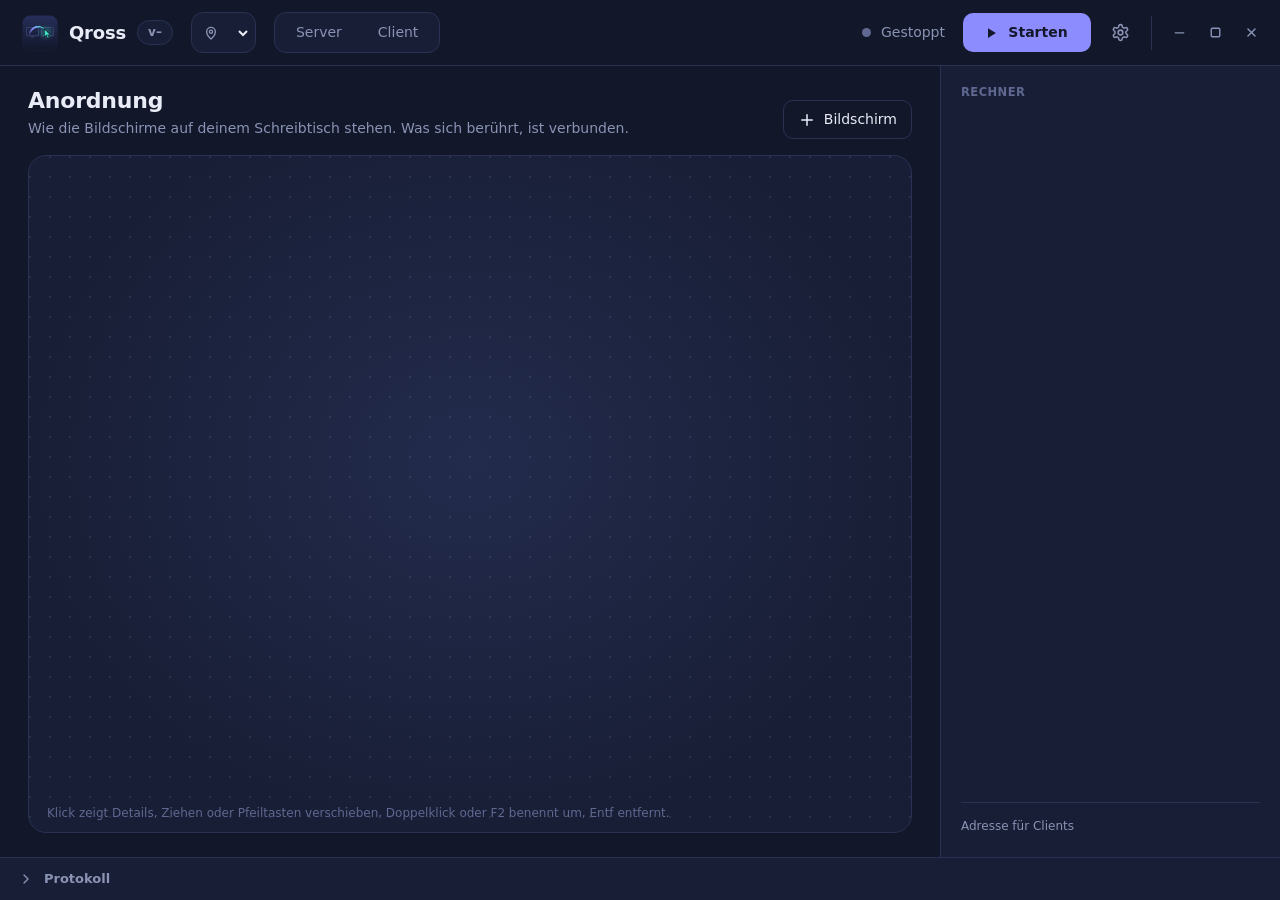
==== commit 7dbc7d4c: "Eigene Titelleiste, ruhige Oberfläche im Hintergrund, App Nap nur im Betrieb - Titelleiste: Minimier" ====
--- a/crates/qross-gui/ui/index.html
+++ b/crates/qross-gui/ui/index.html
@@ -7,7 +7,8 @@
   <link rel="stylesheet" href="style.css">
 </head>
 <body>
-  <header class="topbar">
+  <!-- Zugleich die Titelleiste: Ziehen verschiebt das Fenster, Doppelklick maximiert (Knöpfe und Felder nicht) -->
+  <header class="topbar" data-tauri-drag-region="deep">
     <div class="brand">
       <img src="icon.png" alt="" width="36" height="36">
       <span class="brand-name">Qross</span>
@@ -37,6 +38,19 @@
     <button type="button" id="settingsBtn" class="icon-btn header-icon" title="Einstellungen" aria-label="Einstellungen" aria-haspopup="dialog" aria-controls="settings">
       <svg class="ico" viewBox="0 0 24 24" aria-hidden="true"><path d="M12.22 2h-.44a2 2 0 0 0-2 2v.18a2 2 0 0 1-1 1.73l-.43.25a2 2 0 0 1-2 0l-.15-.08a2 2 0 0 0-2.73.73l-.22.38a2 2 0 0 0 .73 2.73l.15.1a2 2 0 0 1 1 1.72v.51a2 2 0 0 1-1 1.74l-.15.09a2 2 0 0 0-.73 2.73l.22.38a2 2 0 0 0 2.73.73l.15-.08a2 2 0 0 1 2 0l.43.25a2 2 0 0 1 1 1.73V20a2 2 0 0 0 2 2h.44a2 2 0 0 0 2-2v-.18a2 2 0 0 1 1-1.73l.43-.25a2 2 0 0 1 2 0l.15.08a2 2 0 0 0 2.73-.73l.22-.39a2 2 0 0 0-.73-2.73l-.15-.08a2 2 0 0 1-1-1.74v-.5a2 2 0 0 1 1-1.74l.15-.09a2 2 0 0 0 .73-2.73l-.22-.38a2 2 0 0 0-2.73-.73l-.15.08a2 2 0 0 1-2 0l-.43-.25a2 2 0 0 1-1-1.73V4a2 2 0 0 0-2-2z"/><circle cx="12" cy="12" r="3"/></svg>
     </button>
+    <!-- Fensterknöpfe unter Windows und Linux (siehe window-controls.js); macOS hat seine Ampel-Knöpfe links -->
+    <div class="win-controls" role="group" aria-label="Fenster">
+      <button type="button" id="winMin" class="icon-btn win-btn" title="Minimieren" aria-label="Minimieren">
+        <svg class="ico" viewBox="0 0 24 24" aria-hidden="true"><path d="M6 12.5h12"/></svg>
+      </button>
+      <button type="button" id="winMax" class="icon-btn win-btn" title="Maximieren" aria-label="Maximieren">
+        <svg class="ico ico-max" viewBox="0 0 24 24" aria-hidden="true"><rect x="6" y="6" width="12" height="12" rx="1.5"/></svg>
+        <svg class="ico ico-restore" viewBox="0 0 24 24" aria-hidden="true"><rect x="5" y="9" width="10" height="10" rx="1.5"/><path d="M9 9V6.5A1.5 1.5 0 0 1 10.5 5h7A1.5 1.5 0 0 1 19 6.5v7a1.5 1.5 0 0 1-1.5 1.5H15"/></svg>
+      </button>
+      <button type="button" id="winClose" class="icon-btn win-btn close" title="Schließen" aria-label="Schließen">
+        <svg class="ico" viewBox="0 0 24 24" aria-hidden="true"><path d="M7 7l10 10M17 7L7 17"/></svg>
+      </button>
+    </div>
   </header>
 
   <!-- Nur macOS: fehlende Rechte unter Datenschutz & Sicherheit (siehe renderPermissions) -->
@@ -205,7 +219,7 @@
 
   <dialog id="news" class="sheet news" aria-labelledby="newsTitle">
     <div class="sheet-inner">
-      <div class="sheet-head">
+      <div class="sheet-head" data-tauri-drag-region="deep">
         <div>
           <h2 id="newsTitle">Neuigkeiten</h2>
           <p class="hint">Was sich in jeder Version von Qross geändert hat.</p>
@@ -220,7 +234,7 @@
 
   <dialog id="settings" class="sheet settings" aria-labelledby="settingsTitle">
     <div class="sheet-inner">
-      <div class="sheet-head">
+      <div class="sheet-head" data-tauri-drag-region="deep">
         <div>
           <h2 id="settingsTitle">Einstellungen</h2>
           <p class="hint" id="settingsScope">Server und Client gelten für das aktive Profil, alles darunter für alle Profile.</p>
--- a/crates/qross-gui/ui/style.css
+++ b/crates/qross-gui/ui/style.css
@@ -68,6 +68,22 @@
   border-bottom: 1px solid var(--line);
   background: var(--ink-0);
 }
+/* Nur der Status darf schrumpfen (mit „…“), sonst schöbe ein langer Text die Bedienelemente zusammen. */
+.topbar > * { flex: none; }
+.topbar > .status { flex: 0 1 auto; }
+
+/* Fensterknöpfe (Windows, Linux) ganz rechts; Schließen färbt sich beim Darüberfahren */
+.win-controls { display: flex; align-items: center; gap: 2px; margin-left: -6px; padding-left: 10px; border-left: 1px solid var(--line); }
+.win-btn { width: 36px; height: 36px; border-radius: 9px; }
+.win-btn .ico { width: 17px; height: 17px; }
+.win-btn .ico-restore { display: none; }
+.win-btn.maximized .ico-max { display: none; }
+.win-btn.maximized .ico-restore { display: block; }
+.win-btn.close:hover { background: var(--coral-soft); color: var(--coral); }
+:root:not([data-platform="macos"]) .topbar { padding-right: 12px; }
+/* macOS: Die Ampel-Knöpfe des Systems liegen links in der Kopfzeile (trafficLightPosition) */
+[data-platform="macos"] .win-controls { display: none; }
+[data-platform="macos"] .topbar { padding-left: 92px; }
 
 .brand { display: flex; align-items: center; gap: 11px; font: 650 18px/1 var(--font-display); letter-spacing: -.01em; }
 /* Das Logo bringt eigene abgerundete Ecken mit; 36 px bleiben unter der Höhe des Umschalters (41 px). */
@@ -943,6 +959,11 @@
 }
 dialog[open] { animation: rise .2s var(--ease); }
 dialog::backdrop { background: rgba(6, 9, 20, .65); backdrop-filter: blur(4px); }
+/* Dauer-Animationen hinter einem offenen Dialog anhalten: Sonst muss der weichgezeichnete Hintergrund jedes
+   Bild neu berechnet werden, ohne Grafikkarte (VM, Remotedesktop) fast einen ganzen Prozessorkern lang. */
+body:has(dialog[open]) :is(.topbar, main, .drawer) *,
+body:has(dialog[open]) :is(.topbar, main, .drawer) *::before,
+body:has(dialog[open]) :is(.topbar, main, .drawer) *::after { animation-play-state: paused !important; }
 @keyframes rise { from { opacity: 0; transform: translateY(8px) scale(.98); } }
 .dialog { padding: 24px 26px 20px; display: grid; gap: 14px; }
 .dialog h2 { font: 600 19px/1.3 var(--font-display); margin: 0; }
@@ -1482,12 +1503,14 @@
 @media (max-width: 680px) {
   .topbar {
     display: grid;
-    grid-template-columns: auto 1fr auto auto;
-    grid-template-areas: "brand seg toggle gear" "profile status status status";
+    grid-template-columns: auto 1fr auto auto auto;
+    grid-template-areas: "brand seg toggle gear win" "profile status status status status";
     gap: 10px 12px;
     padding: 10px 14px;
   }
   .header-icon { grid-area: gear; margin-left: 0; }
+  .win-controls { grid-area: win; margin-left: 0; padding-left: 6px; }
+  .win-btn { width: 32px; height: 32px; }
   .nav-group { display: none; }
   .brand { grid-area: brand; }
   .brand .brand-name { display: none; }
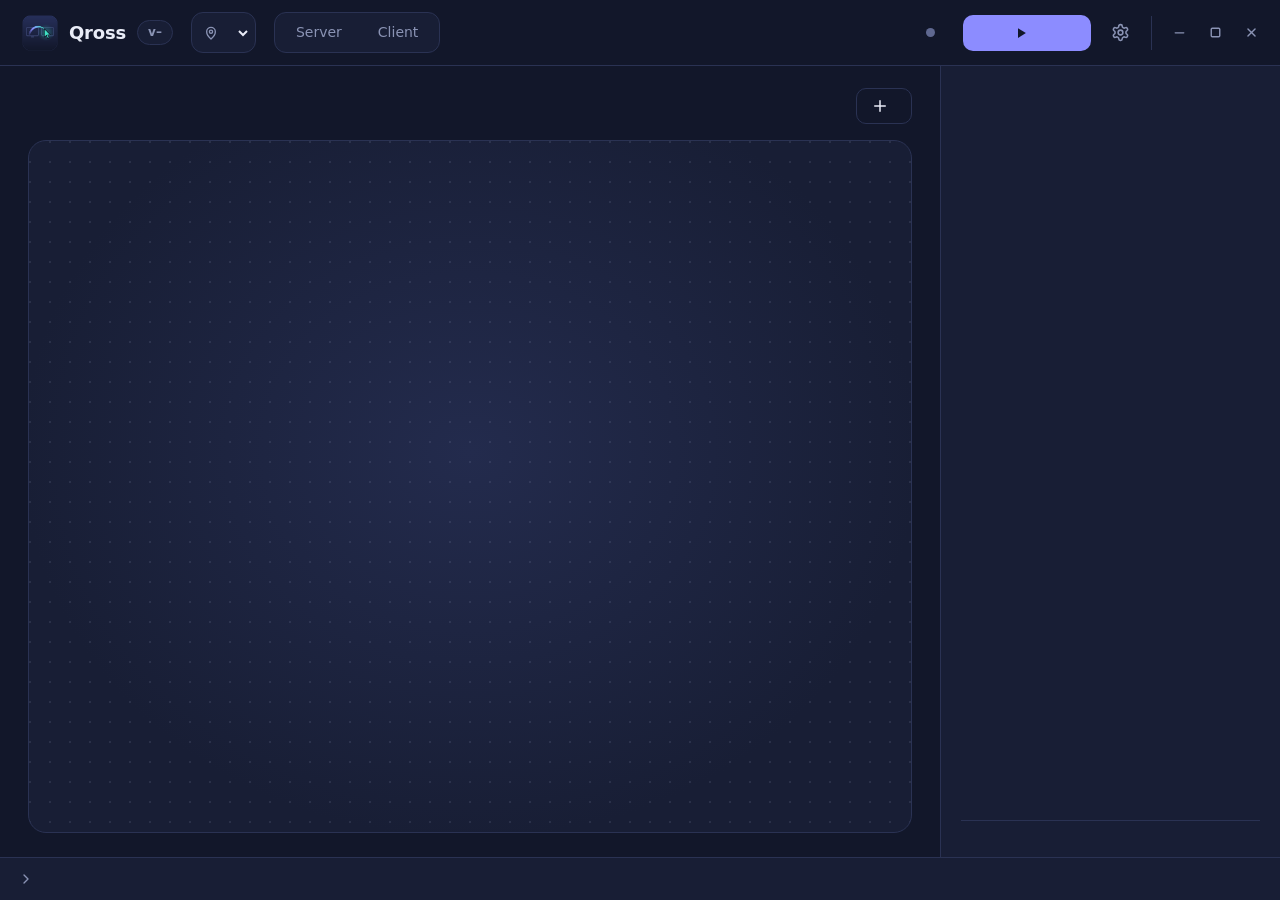
==== commit e76a563f: "Oberfläche auf Deutsch und Englisch Alle Texte der Weboberfläche kommen aus ui/js/lang/de.js und en." ====
--- a/crates/qross-gui/ui/index.html
+++ b/crates/qross-gui/ui/index.html
@@ -7,12 +7,15 @@
   <link rel="stylesheet" href="style.css">
 </head>
 <body>
+  <!-- Texte kommen aus js/lang/de.js bzw. en.js: data-i18n füllt den Inhalt, data-i18n-title, -label (aria-label),
+       -tip (beides) und -placeholder die Attribute; Kinder mit data-slot stehen im Text an {name} (siehe i18n.js).
+       Leere Elemente ohne Schlüssel füllt ein Modul. -->
   <!-- Zugleich die Titelleiste: Ziehen verschiebt das Fenster, Doppelklick maximiert (Knöpfe und Felder nicht) -->
   <header class="topbar" data-tauri-drag-region="deep">
     <div class="brand">
       <img src="icon.png" alt="" width="36" height="36">
       <span class="brand-name">Qross</span>
-      <button type="button" id="newsChip" class="version-chip" title="Neuigkeiten anzeigen" aria-haspopup="dialog" aria-controls="news">
+      <button type="button" id="newsChip" class="version-chip" aria-haspopup="dialog" aria-controls="news">
         <span id="versionText">v–</span>
         <span class="new-dot" aria-hidden="true"></span>
       </button>
@@ -20,34 +23,34 @@
     <!-- Profil je Ort; alles im Hauptfenster gehört zum aktiven Profil (siehe renderProfilePick) -->
     <label class="profile-pick" id="profilePick">
       <svg class="ico" viewBox="0 0 24 24" aria-hidden="true"><path d="M12 21s-6.5-5.6-6.5-11a6.5 6.5 0 0 1 13 0c0 5.4-6.5 11-6.5 11z"/><circle cx="12" cy="10" r="2.4"/></svg>
-      <select id="profileSelect" aria-label="Profil"></select>
+      <select id="profileSelect" data-i18n-label="topbar.profile"></select>
     </label>
-    <div class="segmented" role="radiogroup" aria-label="Rolle dieses Rechners">
+    <div class="segmented" role="radiogroup" data-i18n-label="topbar.role">
       <button type="button" role="radio" data-role="server">Server</button>
       <button type="button" role="radio" data-role="client">Client</button>
     </div>
     <div class="status" id="status" data-phase="stopped" role="status">
       <span class="dot"></span>
-      <span id="statusText">Gestoppt</span>
+      <span id="statusText"></span>
     </div>
     <button type="button" id="toggle" class="btn primary">
       <svg class="ico ico-play" viewBox="0 0 24 24" aria-hidden="true"><path d="M8 5.5v13l10.5-6.5z" fill="currentColor" stroke="none"/></svg>
       <svg class="ico ico-stop" viewBox="0 0 24 24" aria-hidden="true"><rect x="6.5" y="6.5" width="11" height="11" rx="2" fill="currentColor" stroke="none"/></svg>
-      <span id="toggleText">Starten</span>
+      <span id="toggleText"></span>
     </button>
-    <button type="button" id="settingsBtn" class="icon-btn header-icon" title="Einstellungen" aria-label="Einstellungen" aria-haspopup="dialog" aria-controls="settings">
+    <button type="button" id="settingsBtn" class="icon-btn header-icon" data-i18n-tip="settings.title" aria-haspopup="dialog" aria-controls="settings">
       <svg class="ico" viewBox="0 0 24 24" aria-hidden="true"><path d="M12.22 2h-.44a2 2 0 0 0-2 2v.18a2 2 0 0 1-1 1.73l-.43.25a2 2 0 0 1-2 0l-.15-.08a2 2 0 0 0-2.73.73l-.22.38a2 2 0 0 0 .73 2.73l.15.1a2 2 0 0 1 1 1.72v.51a2 2 0 0 1-1 1.74l-.15.09a2 2 0 0 0-.73 2.73l.22.38a2 2 0 0 0 2.73.73l.15-.08a2 2 0 0 1 2 0l.43.25a2 2 0 0 1 1 1.73V20a2 2 0 0 0 2 2h.44a2 2 0 0 0 2-2v-.18a2 2 0 0 1 1-1.73l.43-.25a2 2 0 0 1 2 0l.15.08a2 2 0 0 0 2.73-.73l.22-.39a2 2 0 0 0-.73-2.73l-.15-.08a2 2 0 0 1-1-1.74v-.5a2 2 0 0 1 1-1.74l.15-.09a2 2 0 0 0 .73-2.73l-.22-.38a2 2 0 0 0-2.73-.73l-.15.08a2 2 0 0 1-2 0l-.43-.25a2 2 0 0 1-1-1.73V4a2 2 0 0 0-2-2z"/><circle cx="12" cy="12" r="3"/></svg>
     </button>
     <!-- Fensterknöpfe unter Windows und Linux (siehe window-controls.js); macOS hat seine Ampel-Knöpfe links -->
-    <div class="win-controls" role="group" aria-label="Fenster">
-      <button type="button" id="winMin" class="icon-btn win-btn" title="Minimieren" aria-label="Minimieren">
+    <div class="win-controls" role="group" data-i18n-label="window.group">
+      <button type="button" id="winMin" class="icon-btn win-btn" data-i18n-tip="window.minimize">
         <svg class="ico" viewBox="0 0 24 24" aria-hidden="true"><path d="M6 12.5h12"/></svg>
       </button>
-      <button type="button" id="winMax" class="icon-btn win-btn" title="Maximieren" aria-label="Maximieren">
+      <button type="button" id="winMax" class="icon-btn win-btn" data-i18n-tip="window.maximize">
         <svg class="ico ico-max" viewBox="0 0 24 24" aria-hidden="true"><rect x="6" y="6" width="12" height="12" rx="1.5"/></svg>
         <svg class="ico ico-restore" viewBox="0 0 24 24" aria-hidden="true"><rect x="5" y="9" width="10" height="10" rx="1.5"/><path d="M9 9V6.5A1.5 1.5 0 0 1 10.5 5h7A1.5 1.5 0 0 1 19 6.5v7a1.5 1.5 0 0 1-1.5 1.5H15"/></svg>
       </button>
-      <button type="button" id="winClose" class="icon-btn win-btn close" title="Schließen" aria-label="Schließen">
+      <button type="button" id="winClose" class="icon-btn win-btn close" data-i18n-tip="window.close">
         <svg class="ico" viewBox="0 0 24 24" aria-hidden="true"><path d="M7 7l10 10M17 7L7 17"/></svg>
       </button>
     </div>
@@ -57,10 +60,10 @@
   <section id="permissions" class="permissions" role="alert" aria-labelledby="permTitle" hidden>
     <svg class="ico perm-ico" viewBox="0 0 24 24" aria-hidden="true"><path d="M12 3l9.5 17h-19z"/><path d="M12 10v4.5M12 17.5v.01"/></svg>
     <div class="perm-body">
-      <h2 id="permTitle">macOS hat Qross Maus und Tastatur noch nicht freigegeben</h2>
-      <p class="hint">Ohne diese Rechte kommen Eingaben nicht an, ohne dass macOS einen Fehler meldet. Freigeben unter Systemeinstellungen → Datenschutz &amp; Sicherheit.</p>
+      <h2 id="permTitle" data-i18n="perm.title"></h2>
+      <p class="hint" data-i18n="perm.why"></p>
       <ul id="permList" class="perm-list"></ul>
-      <p class="hint">Ist Qross dort schon eingeschaltet, gilt der Eintrag nicht für diese Version, etwa nach einem Update von 0.5.0 oder älter. Dann Qross dort mit „−“ entfernen und hier über „Freigeben …“ neu eintragen.</p>
+      <p class="hint" data-i18n="perm.stale"></p>
     </div>
   </section>
 
@@ -90,36 +93,36 @@
       <div class="desk-area">
         <div class="desk-head">
           <div>
-            <h1>Anordnung</h1>
-            <p class="lede">Wie die Bildschirme auf deinem Schreibtisch stehen. Was sich berührt, ist verbunden.</p>
+            <h1 data-i18n="layout.title"></h1>
+            <p class="lede" data-i18n="layout.lede"></p>
           </div>
           <button type="button" id="addScreen" class="btn ghost">
             <svg class="ico" viewBox="0 0 24 24" aria-hidden="true"><path d="M12 5v14M5 12h14"/></svg>
-            Bildschirm
+            <span data-i18n="layout.addScreen"></span>
           </button>
         </div>
         <p id="gameNote" class="note game-note" role="status" hidden></p>
         <div class="desk">
-          <div id="grid" class="grid" aria-label="Bildschirm-Anordnung"></div>
-          <p class="keys">Klick zeigt Details, Ziehen oder Pfeiltasten verschieben, Doppelklick oder F2 benennt um, Entf entfernt.</p>
+          <div id="grid" class="grid" data-i18n-label="layout.gridLabel"></div>
+          <p class="keys" data-i18n="layout.keys"></p>
         </div>
         <p id="layoutNote" class="note" hidden></p>
       </div>
 
-      <aside class="panel" aria-label="Rechner">
+      <aside class="panel" data-i18n-label="panel.computers">
         <!-- Anfragen als kurze Zeilen; „Prüfen“ öffnet den Dialog mit Fingerprint (siehe renderRequests) -->
         <div id="pendingList" class="requests"></div>
 
         <section class="panel-block" aria-labelledby="computersTitle">
-          <h2 id="computersTitle" class="panel-label">Rechner</h2>
+          <h2 id="computersTitle" class="panel-label" data-i18n="panel.computers"></h2>
           <ul id="computerList" class="computer-list"></ul>
         </section>
 
         <!-- Details des ausgewählten Rechners: Klick in der Liste oder in der Anordnung (siehe renderInspector) -->
-        <section id="inspector" class="inspector" aria-label="Details"></section>
+        <section id="inspector" class="inspector" data-i18n-label="panel.details"></section>
 
         <div class="server-foot" id="addressBox">
-          <span class="address-label">Adresse für Clients</span>
+          <span class="address-label" data-i18n="panel.address"></span>
           <div class="address-values" id="addressValues"></div>
         </div>
       </aside>
@@ -132,18 +135,18 @@
           <div class="link-visual" id="linkVisual" data-state="stopped">
             <div class="machine">
               <div class="monitor"></div>
-              <span id="visualServer">Server</span>
+              <span id="visualServer"></span>
             </div>
             <div class="wire"><span></span></div>
             <div class="machine">
               <div class="monitor here">
                 <svg class="cursor" viewBox="0 0 24 24" aria-hidden="true"><path d="M5 3l14 7.5-6.2 1.7L10 19z"/></svg>
               </div>
-              <span id="visualClient">Dieser Rechner</span>
+              <span id="visualClient"></span>
             </div>
           </div>
           <div class="client-headline">
-            <h1 id="clientHeadline">Nicht verbunden</h1>
+            <h1 id="clientHeadline"></h1>
             <p id="clientMessage" class="lede"></p>
           </div>
         </div>
@@ -151,10 +154,12 @@
 
         <!-- Verbunden: Verbindungsqualität wie beim Server im Detailbereich (siehe renderClient) -->
         <section class="card client-conn" id="clientConn" aria-labelledby="clientConnTitle" hidden>
-          <h2 id="clientConnTitle" class="panel-label">Verbindung</h2>
+          <h2 id="clientConnTitle" class="panel-label" data-i18n="client.connection"></h2>
           <div id="clientQuality"></div>
         </section>
 
+        <!-- Server und Serverwahl; im breiten Fenster rechts neben der Verbindung -->
+        <div class="client-side">
         <!-- Der eingestellte Server -->
         <section class="card client-server" id="clientServer" aria-label="Server" hidden>
           <span class="os" id="serverCardOs">?</span>
@@ -162,13 +167,13 @@
             <strong id="serverCardName"></strong>
             <span id="serverCardMeta"></span>
           </span>
-          <button type="button" id="checkServer" class="btn ghost small">Fingerprint prüfen</button>
+          <button type="button" id="checkServer" class="btn ghost small" data-i18n="client.checkFingerprint"></button>
         </section>
 
         <!-- Gefundene Server und Adresse von Hand; verbunden eingeklappt (siehe renderFinder) -->
         <details class="card finder" id="finderBox">
           <summary>
-            <span class="finder-title" id="finderTitle">Server im Netzwerk</span>
+            <span class="finder-title" id="finderTitle"></span>
             <span class="finder-count" id="finderCount"></span>
           </summary>
           <div class="finder-body">
@@ -176,34 +181,35 @@
             <div class="finder-actions">
               <button type="button" id="searchServers" class="btn ghost small">
                 <svg class="ico" viewBox="0 0 24 24" aria-hidden="true"><path d="M20 11a8 8 0 1 0-2.3 5.7M20 5v6h-6"/></svg>
-                <span>Erneut suchen</span>
+                <span data-i18n="client.searchAgain"></span>
               </button>
             </div>
-            <label class="field-wide">Adresse von Hand
-              <input id="clientAddress" type="text" placeholder="Rechnername oder IP, z. B. pc oder 192.168.1.10" spellcheck="false" autocomplete="off">
+            <label class="field-wide"><span data-i18n="client.manualAddress"></span>
+              <input id="clientAddress" type="text" data-i18n-placeholder="client.addressPlaceholder" spellcheck="false" autocomplete="off">
             </label>
           </div>
         </details>
+        </div>
       </div>
     </section>
   </main>
 
   <footer class="drawer" id="logPanel" data-open="false">
     <!-- Laufende Dateiübertragungen (Drag & Drop, kopierte Dateien), siehe onTransfer -->
-    <section id="transfers" class="transfers" aria-label="Dateiübertragungen" hidden></section>
+    <section id="transfers" class="transfers" data-i18n-label="transfers.label" hidden></section>
     <div class="drawer-bar">
       <button type="button" id="logToggle" class="drawer-toggle" aria-expanded="false" aria-controls="log">
         <svg class="ico chevron" viewBox="0 0 24 24" aria-hidden="true"><path d="M9 6l6 6-6 6"/></svg>
-        <span class="drawer-title">Protokoll</span>
+        <span class="drawer-title" data-i18n="log.title"></span>
         <span id="logLast" class="log-last"></span>
       </button>
       <div class="drawer-tools">
-        <select id="logLevel" aria-label="Welche Meldungen">
-          <option value="0">Alles</option>
-          <option value="1" selected>Info und wichtiger</option>
-          <option value="2">Nur Warnungen und Fehler</option>
+        <select id="logLevel" data-i18n-label="log.levelLabel">
+          <option value="0" data-i18n="log.levelAll"></option>
+          <option value="1" selected data-i18n="log.levelInfo"></option>
+          <option value="2" data-i18n="log.levelWarn"></option>
         </select>
-        <button type="button" id="logClear" class="btn ghost small">Leeren</button>
+        <button type="button" id="logClear" class="btn ghost small" data-i18n="log.clear"></button>
       </div>
     </div>
     <div id="log" class="log" role="log"></div>
@@ -221,10 +227,10 @@
     <div class="sheet-inner">
       <div class="sheet-head" data-tauri-drag-region="deep">
         <div>
-          <h2 id="newsTitle">Neuigkeiten</h2>
-          <p class="hint">Was sich in jeder Version von Qross geändert hat.</p>
-        </div>
-        <button type="button" id="newsClose" class="icon-btn" aria-label="Neuigkeiten schließen">
+          <h2 id="newsTitle" data-i18n="news.title"></h2>
+          <p class="hint" data-i18n="news.lede"></p>
+        </div>
+        <button type="button" id="newsClose" class="icon-btn" data-i18n-label="news.close">
           <svg class="ico" viewBox="0 0 24 24" aria-hidden="true"><path d="M7 7l10 10M17 7L7 17"/></svg>
         </button>
       </div>
@@ -236,212 +242,224 @@
     <div class="sheet-inner">
       <div class="sheet-head" data-tauri-drag-region="deep">
         <div>
-          <h2 id="settingsTitle">Einstellungen</h2>
-          <p class="hint" id="settingsScope">Server und Client gelten für das aktive Profil, alles darunter für alle Profile.</p>
-        </div>
-        <button type="button" id="settingsClose" class="icon-btn" aria-label="Einstellungen schließen">
+          <h2 id="settingsTitle" data-i18n="settings.title"></h2>
+          <p class="hint" id="settingsScope" data-i18n="settings.scope"></p>
+        </div>
+        <button type="button" id="settingsClose" class="icon-btn" data-i18n-label="settings.close">
           <svg class="ico" viewBox="0 0 24 24" aria-hidden="true"><path d="M7 7l10 10M17 7L7 17"/></svg>
         </button>
       </div>
       <div class="settings-body">
         <!-- Zwei Gruppen: oben das aktive Profil (Server, Client), darunter was für alle Profile gilt.
              Die Überschriften sind nur Beschriftung; per Tastatur geht es von Bereich zu Bereich. -->
-        <nav class="settings-nav" role="tablist" aria-orientation="vertical" aria-label="Bereiche der Einstellungen">
-          <span class="nav-group" id="navProfileGroup" aria-hidden="true">Profil</span>
+        <nav class="settings-nav" role="tablist" aria-orientation="vertical" data-i18n-label="settings.sections">
+          <span class="nav-group" id="navProfileGroup" aria-hidden="true"></span>
           <button type="button" role="tab" id="tab-server" data-section="set-server" aria-controls="set-server" aria-selected="false" tabindex="-1">Server</button>
           <button type="button" role="tab" id="tab-client" data-section="set-client" aria-controls="set-client" aria-selected="false" tabindex="-1">Client</button>
-          <span class="nav-group" aria-hidden="true">Alle Profile</span>
-          <button type="button" role="tab" id="tab-general" data-section="set-general" aria-controls="set-general" aria-selected="true">Allgemein</button>
-          <button type="button" role="tab" id="tab-profiles" data-section="set-profiles" aria-controls="set-profiles" aria-selected="false" tabindex="-1">Profile</button>
-          <button type="button" role="tab" id="tab-keys" data-section="set-keys" aria-controls="set-keys" aria-selected="false" tabindex="-1">Tastatur</button>
-          <button type="button" role="tab" id="tab-game" data-section="set-game" aria-controls="set-game" aria-selected="false" tabindex="-1">Spielemodus</button>
-          <button type="button" role="tab" id="tab-saver" data-section="set-saver" aria-controls="set-saver" aria-selected="false" tabindex="-1">Bildschirmschoner</button>
-          <button type="button" role="tab" id="tab-clipboard" data-section="set-clipboard" aria-controls="set-clipboard" aria-selected="false" tabindex="-1">Zwischenablage</button>
+          <span class="nav-group" aria-hidden="true" data-i18n="settings.tab.allProfiles"></span>
+          <button type="button" role="tab" id="tab-general" data-section="set-general" aria-controls="set-general" aria-selected="true" data-i18n="settings.tab.general"></button>
+          <button type="button" role="tab" id="tab-profiles" data-section="set-profiles" aria-controls="set-profiles" aria-selected="false" tabindex="-1" data-i18n="settings.tab.profiles"></button>
+          <button type="button" role="tab" id="tab-keys" data-section="set-keys" aria-controls="set-keys" aria-selected="false" tabindex="-1" data-i18n="settings.tab.keyboard"></button>
+          <button type="button" role="tab" id="tab-game" data-section="set-game" aria-controls="set-game" aria-selected="false" tabindex="-1" data-i18n="settings.tab.game"></button>
+          <button type="button" role="tab" id="tab-saver" data-section="set-saver" aria-controls="set-saver" aria-selected="false" tabindex="-1" data-i18n="settings.tab.saver"></button>
+          <button type="button" role="tab" id="tab-clipboard" data-section="set-clipboard" aria-controls="set-clipboard" aria-selected="false" tabindex="-1" data-i18n="settings.tab.clipboard"></button>
           <button type="button" role="tab" id="tab-updates" data-section="set-updates" aria-controls="set-updates" aria-selected="false" tabindex="-1">Updates</button>
-          <button type="button" role="tab" id="tab-about" data-section="set-about" aria-controls="set-about" aria-selected="false" tabindex="-1">Info</button>
+          <button type="button" role="tab" id="tab-about" data-section="set-about" aria-controls="set-about" aria-selected="false" tabindex="-1" data-i18n="settings.tab.about"></button>
         </nav>
         <div class="settings-content" id="settingsContent">
           <!-- Neue Bereiche: <section class="settings-section" role="tabpanel" hidden> anhängen und in der Navigation
                als role="tab" mit data-section und aria-controls eintragen. Es ist immer nur ein Bereich zu sehen. -->
           <section class="settings-section" id="set-server" role="tabpanel" aria-labelledby="setServerTitle" hidden>
             <h3 id="setServerTitle">Server</h3>
-            <p class="keys-note" id="serverRoleNote" hidden>Gilt, wenn dieser Rechner in diesem Profil der Server ist. Gerade ist er als Client eingestellt.</p>
+            <p class="keys-note" id="serverRoleNote" data-i18n="settings.server.roleNote" hidden></p>
             <div class="setting static">
               <span class="setting-text">
-                <span class="setting-title">Name im Layout</span>
-                <span class="hint">So heißt dieser Rechner in der Anordnung.</span>
-              </span>
-              <input id="serverName" class="setting-input" type="text" spellcheck="false" autocomplete="off" aria-label="Name im Layout">
+                <span class="setting-title" data-i18n="settings.server.name"></span>
+                <span class="hint" data-i18n="settings.server.nameHint"></span>
+              </span>
+              <input id="serverName" class="setting-input" type="text" spellcheck="false" autocomplete="off" data-i18n-label="settings.server.name">
             </div>
             <div class="setting static">
               <span class="setting-text">
-                <span class="setting-title">UDP-Port</span>
-                <span class="hint">Standard: 24900.</span>
-              </span>
-              <input id="serverPort" class="setting-input narrow" type="number" min="1" max="65535" inputmode="numeric" aria-label="UDP-Port">
-            </div>
-            <label class="setting">
-              <span class="setting-text">
-                <span class="setting-title">Im Netzwerk auffindbar</span>
-                <span class="hint">Clients finden diesen Server ohne Adresse.</span>
+                <span class="setting-title" data-i18n="settings.server.port"></span>
+                <span class="hint" data-i18n="settings.server.portHint"></span>
+              </span>
+              <input id="serverPort" class="setting-input narrow" type="number" min="1" max="65535" inputmode="numeric" data-i18n-label="settings.server.port">
+            </div>
+            <label class="setting">
+              <span class="setting-text">
+                <span class="setting-title" data-i18n="settings.server.discovery"></span>
+                <span class="hint" data-i18n="settings.server.discoveryHint"></span>
               </span>
               <span class="switch"><input id="discovery" type="checkbox" role="switch"><span class="track"><span class="thumb"></span></span></span>
             </label>
 
-            <h4 class="setting-group">Wechsel zwischen Bildschirmen</h4>
+            <h4 class="setting-group" data-i18n="settings.server.switching"></h4>
             <div class="setting static">
               <span class="setting-text">
-                <span class="setting-title">Ecken-Totzone</span>
-                <span class="hint">In den Ecken wechselt der Cursor nicht, damit Startmenü und Schließen-Knöpfe erreichbar bleiben.</span>
-              </span>
-              <span class="unit-input"><input id="cornerSize" type="number" min="0" max="400" step="1" inputmode="numeric" aria-label="Ecken-Totzone in Pixeln"><span>px</span></span>
+                <span class="setting-title" data-i18n="settings.server.corner"></span>
+                <span class="hint" data-i18n="settings.server.cornerHint"></span>
+              </span>
+              <span class="unit-input"><input id="cornerSize" type="number" min="0" max="400" step="1" inputmode="numeric" data-i18n-label="settings.server.cornerLabel"><span>px</span></span>
             </div>
             <div class="setting static">
               <span class="setting-text">
-                <span class="setting-title">Verzögerung</span>
-                <span class="hint">So lange gegen den Rand drücken, bis gewechselt wird. 0 wechselt sofort.</span>
-              </span>
-              <span class="unit-input"><input id="switchDelay" type="number" min="0" max="3000" step="50" inputmode="numeric" aria-label="Verzögerung in Millisekunden"><span>ms</span></span>
-            </div>
-
-            <h4 class="setting-group">Rechte für neue Rechner</h4>
-            <p class="hint setting-lede">Vorgabe für Rechner, die neu in die Anordnung kommen. Die Rechte eines eingetragenen Rechners stehen in seinen Details in der Server-Ansicht.</p>
+                <span class="setting-title" data-i18n="settings.server.delay"></span>
+                <span class="hint" data-i18n="settings.server.delayHint"></span>
+              </span>
+              <span class="unit-input"><input id="switchDelay" type="number" min="0" max="3000" step="50" inputmode="numeric" data-i18n-label="settings.server.delayLabel"><span>ms</span></span>
+            </div>
+
+            <h4 class="setting-group" data-i18n="settings.server.defaultRights"></h4>
+            <p class="hint setting-lede" data-i18n="settings.server.defaultRightsHint"></p>
             <div class="share-rows" id="shareDefault"></div>
 
-            <h4 class="setting-group">Fingerprint dieses Servers</h4>
+            <h4 class="setting-group" data-i18n="settings.server.fingerprint"></h4>
             <code class="fingerprint" data-own-fingerprint></code>
-            <p class="hint">Clients zeigen ihn beim ersten Verbinden zum Vergleich an.</p>
+            <p class="hint" data-i18n="settings.server.fingerprintHint"></p>
 
             <details class="toml-details">
-              <summary>Konfiguration als Datei</summary>
+              <summary data-i18n="settings.server.configFile"></summary>
               <pre id="tomlPreview" class="toml"></pre>
-              <p class="hint">Liegt als <code>qross.toml</code> in <span data-data-dir></span> und funktioniert auch mit <code>qross server --config</code>.</p>
+              <p class="hint" data-i18n="settings.server.configFileHint"><code data-slot="file">qross.toml</code><span data-slot="dir" data-data-dir></span><code data-slot="command">qross server --config</code></p>
             </details>
           </section>
 
           <section class="settings-section" id="set-client" role="tabpanel" aria-labelledby="setClientTitle" hidden>
             <h3 id="setClientTitle">Client</h3>
-            <p class="keys-note" id="clientRoleNote" hidden>Gilt, wenn dieser Rechner in diesem Profil Client ist. Gerade ist er als Server eingestellt.</p>
+            <p class="keys-note" id="clientRoleNote" data-i18n="settings.client.roleNote" hidden></p>
             <div class="setting static">
               <span class="setting-text">
-                <span class="setting-title">Name dieses Rechners</span>
-                <span class="hint">So muss er im Layout des Servers heißen.</span>
-              </span>
-              <input id="clientName" class="setting-input" type="text" spellcheck="false" autocomplete="off" aria-label="Name dieses Rechners">
-            </div>
-            <label class="setting">
-              <span class="setting-text">
-                <span class="setting-title">Testmodus</span>
-                <span class="hint">Eingaben vom Server nur protokollieren, nicht ausführen.</span>
+                <span class="setting-title" data-i18n="settings.client.name"></span>
+                <span class="hint" data-i18n="settings.client.nameHint"></span>
+              </span>
+              <input id="clientName" class="setting-input" type="text" spellcheck="false" autocomplete="off" data-i18n-label="settings.client.name">
+            </div>
+            <label class="setting">
+              <span class="setting-text">
+                <span class="setting-title" data-i18n="settings.client.dryRun"></span>
+                <span class="hint" data-i18n="settings.client.dryRunHint"></span>
               </span>
               <span class="switch"><input id="clientDryRun" type="checkbox" role="switch"><span class="track"><span class="thumb"></span></span></span>
             </label>
 
-            <h4 class="setting-group">Fingerprint dieses Rechners</h4>
+            <h4 class="setting-group" data-i18n="settings.client.fingerprint"></h4>
             <code class="fingerprint" data-own-fingerprint></code>
-            <p class="hint">Der Server zeigt ihn bei der Freigabe an. Beide Werte müssen übereinstimmen.</p>
+            <p class="hint" data-i18n="settings.client.fingerprintHint"></p>
           </section>
 
           <section class="settings-section" id="set-general" role="tabpanel" aria-labelledby="setGeneralTitle">
-            <h3 id="setGeneralTitle">Allgemein</h3>
-            <label class="setting">
-              <span class="setting-text">
-                <span class="setting-title">Mit dem System starten</span>
-                <span class="hint" id="autostartHint">Qross startet bei der Anmeldung unsichtbar im Tray.</span>
+            <h3 id="setGeneralTitle" data-i18n="settings.tab.general"></h3>
+            <label class="setting">
+              <span class="setting-text">
+                <span class="setting-title" data-i18n="settings.general.language"></span>
+                <span class="hint" data-i18n="settings.general.languageHint"></span>
+              </span>
+              <!-- Sprachnamen stehen in ihrer eigenen Sprache, damit man zurückfindet -->
+              <select id="prefLanguage">
+                <option value="auto" id="prefLanguageAuto"></option>
+                <option value="de" lang="de">Deutsch</option>
+                <option value="en" lang="en">English</option>
+              </select>
+            </label>
+            <label class="setting">
+              <span class="setting-text">
+                <span class="setting-title" data-i18n="settings.general.autostart"></span>
+                <span class="hint" id="autostartHint"></span>
               </span>
               <span class="switch"><input type="checkbox" role="switch" id="prefAutostart"><span class="track"><span class="thumb"></span></span></span>
             </label>
             <label class="setting">
               <span class="setting-text">
-                <span class="setting-title">Server oder Client beim Start fortsetzen</span>
-                <span class="hint">Lief beim Beenden ein Server oder Client, startet er beim nächsten Start wieder, auch nach einem Update.</span>
+                <span class="setting-title" data-i18n="settings.general.resume"></span>
+                <span class="hint" data-i18n="settings.general.resumeHint"></span>
               </span>
               <span class="switch"><input type="checkbox" role="switch" id="prefResume"><span class="track"><span class="thumb"></span></span></span>
             </label>
 
             <div class="cursor-finder" role="group" aria-labelledby="finderPrefTitle">
-              <h4 id="finderPrefTitle">Cursor-Finder beim Wechsel</h4>
+              <h4 id="finderPrefTitle" data-i18n="settings.general.finder"></h4>
               <p class="keys-note" id="finderClientNote" hidden></p>
               <label class="setting">
                 <span class="setting-text">
-                  <span class="setting-title">Ring um den Cursor</span>
-                  <span class="hint">Blitzt etwa eine Sekunde lang auf dem Rechner auf, auf dem der Cursor ankommt, und zieht sich um ihn zusammen.</span>
+                  <span class="setting-title" data-i18n="settings.general.finderRing"></span>
+                  <span class="hint" data-i18n="settings.general.finderRingHint"></span>
                 </span>
                 <span class="switch"><input type="checkbox" role="switch" id="prefFinderRing"><span class="track"><span class="thumb"></span></span></span>
               </label>
               <label class="setting">
                 <span class="setting-text">
-                  <span class="setting-title">Name des Rechners</span>
-                  <span class="hint">Steht dazu unter dem Cursor, am unteren Rand darüber.</span>
+                  <span class="setting-title" data-i18n="settings.general.finderName"></span>
+                  <span class="hint" data-i18n="settings.general.finderNameHint"></span>
                 </span>
                 <span class="switch"><input type="checkbox" role="switch" id="prefFinderName"><span class="track"><span class="thumb"></span></span></span>
               </label>
               <div class="cursor-finder-try">
-                <button type="button" id="finderTry" class="btn small ghost">Ausprobieren</button>
+                <button type="button" id="finderTry" class="btn small ghost" data-i18n="settings.general.finderTry"></button>
                 <span class="hint" id="finderHint"></span>
               </div>
             </div>
           </section>
 
           <section class="settings-section" id="set-profiles" role="tabpanel" aria-labelledby="setProfilesTitle" hidden>
-            <h3 id="setProfilesTitle">Profile</h3>
-            <p class="hint profiles-intro">Je Ort ein Profil, z. B. „Büro“ und „Zuhause“. Ein Profil umfasst die Rolle, die Anordnung samt Rechten, die Server-Adresse und die Bereiche „Server“ und „Client“ hier in den Einstellungen. Bearbeitet wird immer das aktive Profil.</p>
-            <label class="setting">
-              <span class="setting-text">
-                <span class="setting-title">Profil automatisch nach Netzwerk wählen</span>
-                <span class="hint">Qross erkennt das Netzwerk am Router, also an Adresse und MAC-Adresse des Gateways, ohne zusätzliche Rechte. Gewechselt wird beim Start und sobald sich das Netzwerk ändert. Läuft Qross, startet der Server bzw. Client mit dem neuen Profil neu.</span>
+            <h3 id="setProfilesTitle" data-i18n="settings.tab.profiles"></h3>
+            <p class="hint profiles-intro" data-i18n="settings.profiles.intro"></p>
+            <label class="setting">
+              <span class="setting-text">
+                <span class="setting-title" data-i18n="settings.profiles.auto"></span>
+                <span class="hint" data-i18n="settings.profiles.autoHint"></span>
               </span>
               <span class="switch"><input type="checkbox" role="switch" id="profilesAuto"><span class="track"><span class="thumb"></span></span></span>
             </label>
             <div class="net-now" id="netNow" role="status" aria-live="polite"></div>
-            <ul class="profile-list" id="profileList" aria-label="Profile"></ul>
+            <ul class="profile-list" id="profileList" data-i18n-label="settings.tab.profiles"></ul>
             <div class="profile-add">
               <button type="button" id="profileNew" class="btn small">
                 <svg class="ico" viewBox="0 0 24 24" aria-hidden="true"><path d="M12 5v14M5 12h14"/></svg>
-                Neues Profil
+                <span data-i18n="settings.profiles.new"></span>
               </button>
             </div>
             <label class="setting">
               <span class="setting-text">
-                <span class="setting-title">In anderen Netzwerken</span>
-                <span class="hint">Gilt, wenn kein Profil zum Netzwerk passt, etwa unterwegs. Ohne Netzwerk bleibt das Profil, wie es ist.</span>
-              </span>
-              <select id="profileFallback" aria-label="Profil in anderen Netzwerken"></select>
-            </label>
-            <p class="hint" id="netHint" hidden>macOS gibt den WLAN-Namen ab Version 14 nur Programmen mit Ortungsdiensten heraus. Qross fragt nicht danach und erkennt das Netzwerk am Router; angezeigt wird deshalb das Subnetz.</p>
+                <span class="setting-title" data-i18n="settings.profiles.fallback"></span>
+                <span class="hint" data-i18n="settings.profiles.fallbackHint"></span>
+              </span>
+              <select id="profileFallback" data-i18n-label="settings.profiles.fallbackLabel"></select>
+            </label>
+            <p class="hint" id="netHint" data-i18n="settings.profiles.macWifi" hidden></p>
           </section>
 
           <section class="settings-section" id="set-keys" role="tabpanel" aria-labelledby="setKeysTitle" hidden>
-            <h3 id="setKeysTitle">Tastatur</h3>
-            <p class="keys-note" id="keysClientNote" hidden>Wirkt auf dem Server, denn dort werden Maus und Tastatur erfasst. Dieser Rechner ist gerade als Client eingestellt.</p>
+            <h3 id="setKeysTitle" data-i18n="settings.tab.keyboard"></h3>
+            <p class="keys-note" id="keysClientNote" data-i18n="settings.keys.clientNote" hidden></p>
             <fieldset class="keys-block" id="keysBlock">
-              <legend class="sr-only">Tastatur-Einstellungen des Servers</legend>
+              <legend class="sr-only" data-i18n="settings.keys.legend"></legend>
               <div class="setting static">
                 <span class="setting-text">
-                  <span class="setting-title">Fang-Taste</span>
-                  <span class="hint">Hält den Cursor auf dem aktuellen Bildschirm fest, z. B. für Spiele.</span>
+                  <span class="setting-title" data-i18n="settings.keys.lock"></span>
+                  <span class="hint" data-i18n="settings.keys.lockHint"></span>
                 </span>
                 <span class="hotkey">
-                  <kbd class="keycap" id="lockLabel">Rollen</kbd>
-                  <button type="button" id="lockChange" class="btn small ghost">Ändern</button>
-                  <button type="button" id="lockMenu" class="icon-btn small" title="Weitere Möglichkeiten" aria-label="Weitere Möglichkeiten für die Fang-Taste" aria-haspopup="menu"><svg class="ico" viewBox="0 0 24 24" aria-hidden="true"><circle cx="5.5" cy="12" r="1.7" fill="currentColor" stroke="none"/><circle cx="12" cy="12" r="1.7" fill="currentColor" stroke="none"/><circle cx="18.5" cy="12" r="1.7" fill="currentColor" stroke="none"/></svg></button>
+                  <kbd class="keycap" id="lockLabel"></kbd>
+                  <button type="button" id="lockChange" class="btn small ghost" data-i18n="common.change"></button>
+                  <button type="button" id="lockMenu" class="icon-btn small" data-i18n-title="settings.keys.more" data-i18n-label="settings.keys.lockMore" aria-haspopup="menu"><svg class="ico" viewBox="0 0 24 24" aria-hidden="true"><circle cx="5.5" cy="12" r="1.7" fill="currentColor" stroke="none"/><circle cx="12" cy="12" r="1.7" fill="currentColor" stroke="none"/><circle cx="18.5" cy="12" r="1.7" fill="currentColor" stroke="none"/></svg></button>
                 </span>
               </div>
-              <p class="hint record-hint" id="lockRecordHint" hidden>Drück die neue Taste oder Kombination. Eine einzelne Zusatztaste wie Strg rechts zählt beim Loslassen. Esc bricht ab.</p>
+              <p class="hint record-hint" id="lockRecordHint" data-i18n="settings.keys.lockRecord" hidden></p>
 
               <div class="switch-keys">
                 <span class="setting-text">
-                  <span class="setting-title">Kürzel zum Wechseln <span class="qinfo" id="switchInfo" tabindex="0" role="img">?</span></span>
+                  <span class="setting-title"><span data-i18n="settings.keys.switch"></span> <span class="qinfo" id="switchInfo" tabindex="0" role="img">?</span></span>
                   <span class="hint" id="switchHint"></span>
                 </span>
-                <span class="hint record-hint" id="switchRecordHint" hidden>Drück die Kombination, z. B. Strg+Alt+1. Eine einzelne Zusatztaste wie Strg rechts zählt beim Loslassen. Esc bricht ab.</span>
+                <span class="hint record-hint" id="switchRecordHint" data-i18n="settings.keys.switchRecord" hidden></span>
                 <div class="switch-groups">
                   <section class="switch-group" aria-labelledby="switchDirTitle">
-                    <h4 id="switchDirTitle">Zum Nachbarn</h4>
+                    <h4 id="switchDirTitle" data-i18n="settings.keys.toNeighbor"></h4>
                     <ul class="switch-list" id="switchDirections"></ul>
                   </section>
                   <section class="switch-group" aria-labelledby="switchScreenTitle">
-                    <h4 id="switchScreenTitle">Zu einem Rechner</h4>
+                    <h4 id="switchScreenTitle" data-i18n="settings.keys.toComputer"></h4>
                     <ul class="switch-list" id="switchScreens" aria-live="polite"></ul>
                   </section>
                 </div>
@@ -449,18 +467,18 @@
 
               <label class="setting">
                 <span class="setting-text">
-                  <span class="setting-title">Medientasten</span>
+                  <span class="setting-title" data-i18n="settings.keys.media"></span>
                   <span class="hint" id="mediaHint"></span>
                 </span>
                 <select id="mediaMode">
-                  <option value="active">An den Rechner mit dem Cursor</option>
-                  <option value="local">Immer auf diesem Rechner</option>
+                  <option value="active" data-i18n="settings.keys.mediaActive"></option>
+                  <option value="local" data-i18n="settings.keys.mediaLocal"></option>
                 </select>
               </label>
 
               <div class="key-modes">
                 <span class="setting-text">
-                  <span class="setting-title">Tasten senden als <span class="qinfo" id="modeInfo" tabindex="0" role="img">?</span></span>
+                  <span class="setting-title"><span data-i18n="settings.keys.modes"></span> <span class="qinfo" id="modeInfo" tabindex="0" role="img">?</span></span>
                   <span class="hint" id="modeHint"></span>
                 </span>
                 <ul class="switch-list mode-list" id="modeList" aria-live="polite"></ul>
@@ -468,113 +486,113 @@
 
               <div class="remap">
                 <span class="setting-text">
-                  <span class="setting-title">Tasten umbelegen</span>
-                  <span class="hint">Je Rechner: Was du hier drückst, kommt dort als andere Taste an.</span>
+                  <span class="setting-title" data-i18n="settings.keys.remap"></span>
+                  <span class="hint" data-i18n="settings.keys.remapHint"></span>
                 </span>
                 <div class="remap-bar">
-                  <label class="remap-pc">Rechner <select id="remapPc"></select></label>
+                  <label class="remap-pc"><span data-i18n="settings.keys.remapPc"></span> <select id="remapPc"></select></label>
                   <span class="remap-presets">
-                    <button type="button" class="btn small ghost" data-preset="alt-meta">Alt und Windows/Cmd tauschen</button>
-                    <button type="button" class="btn small ghost" data-preset="caps-ctrl">Feststelltaste als Strg</button>
+                    <button type="button" class="btn small ghost" data-preset="alt-meta" data-i18n="settings.keys.presetAltMeta"></button>
+                    <button type="button" class="btn small ghost" data-preset="caps-ctrl" data-i18n="settings.keys.presetCapsCtrl"></button>
                   </span>
                 </div>
                 <ul class="remap-list" id="remapList" aria-live="polite"></ul>
                 <div class="remap-add">
                   <span class="keypick">
-                    <select id="addFrom" aria-label="Gedrückte Taste"></select>
-                    <button type="button" class="btn small ghost" data-record="addFrom">Aufnehmen</button>
+                    <select id="addFrom" data-i18n-label="settings.keys.from"></select>
+                    <button type="button" class="btn small ghost" data-record="addFrom" data-i18n="settings.keys.record"></button>
                   </span>
                   <span class="arrow" aria-hidden="true">→</span>
                   <span class="keypick">
-                    <select id="addTo" aria-label="Gesendete Taste"></select>
-                    <button type="button" class="btn small ghost" data-record="addTo">Aufnehmen</button>
+                    <select id="addTo" data-i18n-label="settings.keys.to"></select>
+                    <button type="button" class="btn small ghost" data-record="addTo" data-i18n="settings.keys.record"></button>
                   </span>
-                  <button type="button" id="addRule" class="btn small">Regel hinzufügen</button>
+                  <button type="button" id="addRule" class="btn small" data-i18n="settings.keys.addRule"></button>
                 </div>
               </div>
             </fieldset>
           </section>
 
           <section class="settings-section" id="set-game" role="tabpanel" aria-labelledby="setGameTitle" hidden>
-            <h3 id="setGameTitle">Spielemodus</h3>
-            <label class="setting">
-              <span class="setting-text">
-                <span class="setting-title">Bei Vollbild auf dem Bildschirm bleiben <span class="qinfo" tabindex="0" role="img" title="Spiele auf einem Client bekommen dabei relative Mausbewegungen statt Positionen, so wie von einer echten Maus. Das brauchen Spiele, die den Zeiger einfangen, etwa für die Kamera. Als Client meldet dieser Rechner dem Server nur bei eingeschaltetem Spielemodus, dass hier etwas im Vollbild läuft. Clients und Server ab Qross 0.6." aria-label="Spiele auf einem Client bekommen dabei relative Mausbewegungen statt Positionen, so wie von einer echten Maus. Das brauchen Spiele, die den Zeiger einfangen, etwa für die Kamera. Als Client meldet dieser Rechner dem Server nur bei eingeschaltetem Spielemodus, dass hier etwas im Vollbild läuft. Clients und Server ab Qross 0.6.">?</span></span>
-                <span class="hint">Läuft auf dem Rechner mit dem Cursor ein Spiel, ein Video oder eine Präsentation im Vollbild, bleibt der Cursor dort. Die Fang-Taste gibt ihn frei.</span>
+            <h3 id="setGameTitle" data-i18n="settings.tab.game"></h3>
+            <label class="setting">
+              <span class="setting-text">
+                <span class="setting-title"><span data-i18n="settings.game.stay"></span> <span class="qinfo" tabindex="0" role="img" data-i18n-tip="settings.game.stayInfo">?</span></span>
+                <span class="hint" data-i18n="settings.game.stayHint"></span>
               </span>
               <span class="switch"><input type="checkbox" role="switch" id="prefGameMode"><span class="track"><span class="thumb"></span></span></span>
             </label>
           </section>
 
           <section class="settings-section" id="set-saver" role="tabpanel" aria-labelledby="setSaverTitle" hidden>
-            <h3 id="setSaverTitle">Bildschirmschoner</h3>
-            <p class="keys-note" id="saverClientNote" hidden>Wirkt auf dem Server: Dessen Bildschirmschoner geben die Clients weiter. Dieser Rechner ist gerade als Client eingestellt.</p>
-            <label class="setting">
-              <span class="setting-text">
-                <span class="setting-title">Mit den Clients abgleichen <span class="qinfo" tabindex="0" role="img" title="Der Cursor bleibt dabei, wo er ist, auch auf einem Client. Hat ein Client keinen Bildschirmschoner eingerichtet oder läuft dort ein Video, bleibt er, wie er ist." aria-label="Der Cursor bleibt dabei, wo er ist, auch auf einem Client. Hat ein Client keinen Bildschirmschoner eingerichtet oder läuft dort ein Video, bleibt er, wie er ist.">?</span></span>
-                <span class="hint">Startet hier der Bildschirmschoner, starten ihn auch die verbundenen Clients; endet er, beenden sie ihn.</span>
+            <h3 id="setSaverTitle" data-i18n="settings.tab.saver"></h3>
+            <p class="keys-note" id="saverClientNote" data-i18n="settings.saver.clientNote" hidden></p>
+            <label class="setting">
+              <span class="setting-text">
+                <span class="setting-title"><span data-i18n="settings.saver.sync"></span> <span class="qinfo" tabindex="0" role="img" data-i18n-tip="settings.saver.syncInfo">?</span></span>
+                <span class="hint" data-i18n="settings.saver.syncHint"></span>
               </span>
               <span class="switch"><input type="checkbox" role="switch" id="prefSaverSync"><span class="track"><span class="thumb"></span></span></span>
             </label>
             <label class="setting">
               <span class="setting-text">
-                <span class="setting-title">Clients mitsperren</span>
-                <span class="hint">Beginnt hier der Bildschirmschoner, sperren sich die Clients, statt nur ihren eigenen zu starten.</span>
+                <span class="setting-title" data-i18n="settings.saver.lock"></span>
+                <span class="hint" data-i18n="settings.saver.lockHint"></span>
               </span>
               <span class="switch"><input type="checkbox" role="switch" id="prefSaverLock"><span class="track"><span class="thumb"></span></span></span>
             </label>
-            <p class="hint saver-more"><strong>Entsperren am Client selbst:</strong> Verlangt ein Client nach seinem Bildschirmschoner ein Passwort oder ist „Clients mitsperren“ an, ist er danach gesperrt. Entsperren musst du ihn an seiner eigenen Tastatur, denn Qross kann nicht in den Sperrbildschirm tippen. Clients ab Qross 0.8.</p>
+            <p class="hint saver-more" data-i18n="settings.saver.unlock"><strong data-slot="title" data-i18n="settings.saver.unlockTitle"></strong></p>
           </section>
 
           <section class="settings-section" id="set-updates" role="tabpanel" aria-labelledby="setUpdatesTitle" hidden>
             <h3 id="setUpdatesTitle">Updates</h3>
             <label class="setting">
               <span class="setting-text">
-                <span class="setting-title">Automatisch aktualisieren</span>
-                <span class="hint">Qross sucht beim Start und täglich nach neuen Versionen, lädt sie im Hintergrund und installiert sie, wenn Maus und Tastatur gerade nicht gebraucht werden.</span>
+                <span class="setting-title" data-i18n="settings.updates.auto"></span>
+                <span class="hint" data-i18n="settings.updates.autoHint"></span>
               </span>
               <span class="switch"><input type="checkbox" role="switch" id="prefAutoUpdate"><span class="track"><span class="thumb"></span></span></span>
             </label>
             <div class="update-box">
               <p class="update-status" id="updateStatus" role="status"></p>
               <div class="update-actions">
-                <button type="button" id="updateCheck" class="btn small ghost">Jetzt nach Updates suchen</button>
-                <button type="button" id="updateInstall" class="btn small accept" hidden>Jetzt aktualisieren</button>
+                <button type="button" id="updateCheck" class="btn small ghost" data-i18n="settings.updates.check"></button>
+                <button type="button" id="updateInstall" class="btn small accept" data-i18n="settings.updates.install" hidden></button>
               </div>
             </div>
           </section>
 
           <section class="settings-section" id="set-clipboard" role="tabpanel" aria-labelledby="setClipboardTitle" hidden>
-            <h3 id="setClipboardTitle">Zwischenablage</h3>
-            <label class="setting">
-              <span class="setting-text">
-                <span class="setting-title">Kopierte Dateien mitgeben bis</span>
+            <h3 id="setClipboardTitle" data-i18n="settings.tab.clipboard"></h3>
+            <label class="setting">
+              <span class="setting-text">
+                <span class="setting-title" data-i18n="settings.clipboard.limit"></span>
                 <span class="hint" data-clip-hint></span>
               </span>
-              <span class="unit-input"><input type="number" data-clip-limit min="0" max="100000" step="100" inputmode="numeric" aria-label="Grenze für kopierte Dateien in MB"><span>MB</span></span>
-            </label>
-            <label class="setting">
-              <span class="setting-text">
-                <span class="setting-title">Passwörter nicht teilen</span>
-                <span class="hint">Was ein Passwortmanager wie KeePassXC als vertraulich markiert, bleibt auf dem Rechner, auf dem es kopiert wurde. Drüben bleibt der vorige Inhalt; der nächste normale wird wieder geteilt.</span>
+              <span class="unit-input"><input type="number" data-clip-limit min="0" max="100000" step="100" inputmode="numeric" data-i18n-label="settings.clipboard.limitLabel"><span>MB</span></span>
+            </label>
+            <label class="setting">
+              <span class="setting-text">
+                <span class="setting-title" data-i18n="settings.clipboard.secrets"></span>
+                <span class="hint" data-i18n="settings.clipboard.secretsHint"></span>
               </span>
               <span class="switch"><input type="checkbox" role="switch" id="prefKeepSecrets"><span class="track"><span class="thumb"></span></span></span>
             </label>
           </section>
 
           <section class="settings-section" id="set-about" role="tabpanel" aria-labelledby="setAboutTitle" hidden>
-            <h3 id="setAboutTitle">Info</h3>
+            <h3 id="setAboutTitle" data-i18n="settings.tab.about"></h3>
             <dl class="about">
               <dt>Version</dt>
               <dd id="aboutVersion"></dd>
-              <dt>Datenordner</dt>
-              <dd><code id="aboutDataDir"></code><button type="button" id="openDataDir" class="btn small ghost">Öffnen</button></dd>
-              <dt data-wayland hidden>Wayland-Freigaben</dt>
-              <dd data-wayland hidden><span id="portalRemembered"></span><button type="button" id="portalForget" class="btn small ghost" title="Beim nächsten Start fragt das System wieder">Vergessen</button></dd>
+              <dt data-i18n="settings.about.dataDir"></dt>
+              <dd><code id="aboutDataDir"></code><button type="button" id="openDataDir" class="btn small ghost" data-i18n="settings.about.open"></button></dd>
+              <dt data-wayland hidden data-i18n="settings.about.wayland"></dt>
+              <dd data-wayland hidden><span id="portalRemembered"></span><button type="button" id="portalForget" class="btn small ghost" data-i18n="settings.about.forget" data-i18n-title="settings.about.forgetHint"></button></dd>
             </dl>
             <div class="about-actions">
-              <button type="button" id="aboutNews" class="btn small ghost">Neuigkeiten</button>
-              <button type="button" id="aboutProject" class="btn small ghost">Qross auf GitHub</button>
+              <button type="button" id="aboutNews" class="btn small ghost" data-i18n="news.title"></button>
+              <button type="button" id="aboutProject" class="btn small ghost" data-i18n="settings.about.github"></button>
             </div>
           </section>
         </div>
--- a/crates/qross-gui/ui/style.css
+++ b/crates/qross-gui/ui/style.css
@@ -755,6 +755,27 @@
 
 .client-view { display: grid; align-content: start; justify-items: center; padding: 28px 24px 36px; }
 .client-col { width: 100%; max-width: 560px; display: grid; gap: 12px; }
+.client-side { display: grid; gap: 12px; align-content: start; min-width: 0; }
+/* Größere Fenster: Die Ansicht wächst mit. Verbunden und breit genug, steht die Verbindung mit
+   ihrem Verlauf links, Server und Serverwahl rechts; ohne Verbindung bleibt die Serverwahl allein
+   in der Mitte. */
+@media (min-width: 900px) {
+  .client-view { padding: 32px 32px 40px; }
+  .client-col { max-width: clamp(560px, 66vw, 860px); }
+}
+@media (min-width: 1180px) {
+  .client-col:has(> #clientConn:not([hidden])) {
+    max-width: 1320px;
+    grid-template-columns: minmax(0, 1.7fr) minmax(320px, 1fr);
+    align-items: start;
+  }
+  .client-col:has(> #clientConn:not([hidden])) > :is(#clientStatus, #clientSharing) { grid-column: 1 / -1; }
+  .client-col:has(> #clientConn:not([hidden])) .qchart { height: 72px; }
+}
+/* Sehr große Fenster (etwa auf einem externen Monitor): alles etwas größer, nur wenn auch die Höhe reicht */
+@media (min-width: 1600px) and (min-height: 900px) { .client-col { zoom: 1.12; } }
+@media (min-width: 2000px) and (min-height: 1100px) { .client-col { zoom: 1.25; } }
+@media (min-width: 2500px) and (min-height: 1350px) { .client-col { zoom: 1.4; } }
 
 /* Status: kleine Skizze, Satz dazu, Latenz rechts */
 .client-status { display: flex; align-items: center; gap: 18px; padding: 16px 18px; }
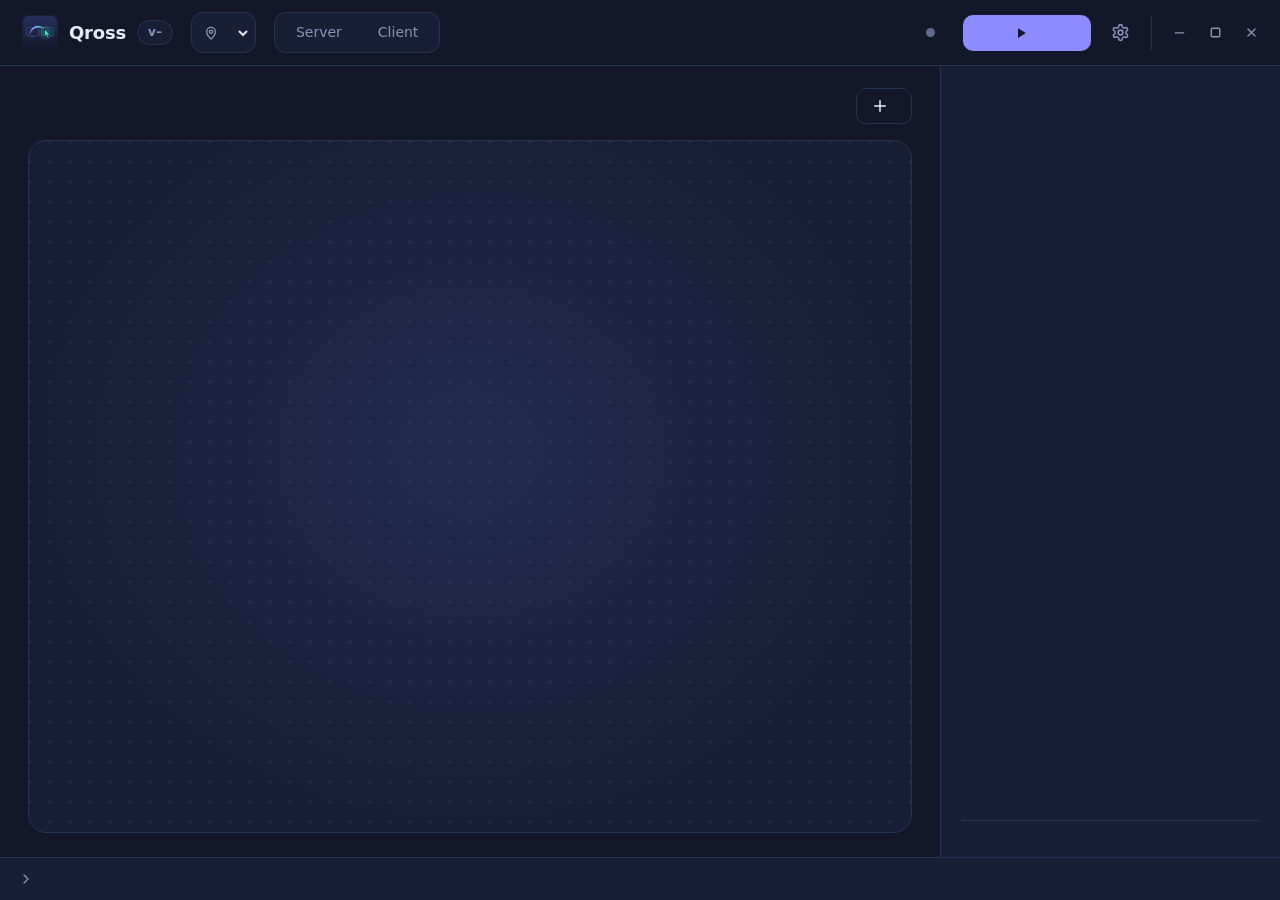
==== commit b18d724e: "Speicher: nur Qross zählen, je Prozess aufschlüsseln, Oberfläche im Tray beenden; Hinweis bei Admin-" ====
--- a/crates/qross-gui/ui/index.html
+++ b/crates/qross-gui/ui/index.html
@@ -84,6 +84,15 @@
       <h2 id="secureTitle"></h2>
       <p class="hint" id="secureText"></p>
       <ul id="secureSteps" class="secure-steps"></ul>
+    </div>
+  </section>
+
+  <!-- Nur Windows als Server: Ein Fenster mit Administratorrechten, etwa der Task-Manager, hält Maus und Tastatur von Qross fern (siehe renderElevated) -->
+  <section id="elevated" class="permissions" role="alert" aria-labelledby="elevatedTitle" hidden>
+    <svg class="ico perm-ico" viewBox="0 0 24 24" aria-hidden="true"><path d="M12 3l7.5 3v5.5c0 4.5-3.2 8-7.5 9.5-4.3-1.5-7.5-5-7.5-9.5V6z"/><path d="M12 8.5v4.5M12 16v.01"/></svg>
+    <div class="perm-body">
+      <h2 id="elevatedTitle"></h2>
+      <p class="hint" id="elevatedText"></p>
     </div>
   </section>
 
--- a/crates/qross-gui/ui/style.css
+++ b/crates/qross-gui/ui/style.css
@@ -1466,7 +1466,7 @@
   border-top: 1px solid var(--line);
 }
 .qchain[hidden] { display: none; }
-.qchain-head { display: flex; align-items: center; gap: 7px; min-width: 0; color: var(--text); font-size: 12.5px; font-weight: 600; white-space: nowrap; }
+.qchain-head, .qusage-head { display: flex; align-items: center; gap: 7px; min-width: 0; color: var(--text); font-size: 12.5px; font-weight: 600; white-space: nowrap; }
 .qinfo {
   display: inline-grid;
   place-items: center;
@@ -1506,8 +1506,16 @@
   background: var(--part);
 }
 .qchain-parts span[hidden] { display: none; }
-.qchain-empty, .qchain-note { margin: 0; color: var(--faint); font-size: 11.5px; }
-.qchain-empty[hidden], .qchain-note[hidden] { display: none; }
+.qchain-empty, .qchain-note, .qusage-note { margin: 0; color: var(--faint); font-size: 11.5px; }
+.qchain-empty[hidden], .qchain-note[hidden], .qusage-note[hidden] { display: none; }
+
+/* CPU und Arbeitsspeicher von Qross, im Panel unter der Verzögerung der Eingabe (siehe usage.js) */
+.qusage { display: grid; gap: 10px; padding-top: 12px; border-top: 1px solid var(--line); }
+.qusage .qstats[hidden] { display: none; }
+.usage-line { font-variant-numeric: tabular-nums; }
+/* Aufteilung unter CPU und RAM, im Panel und in Listen; der Tooltip nennt jede Art einzeln */
+.usage-value { display: grid; gap: 2px; }
+.usage-split { justify-self: start; border-radius: 6px; color: var(--muted); font-size: 11.5px; font-variant-numeric: tabular-nums; cursor: help; }
 
 /* Plakette in Listen: nur Anzeige, die Details stehen im Detailbereich */
 .qpill { cursor: inherit; }
